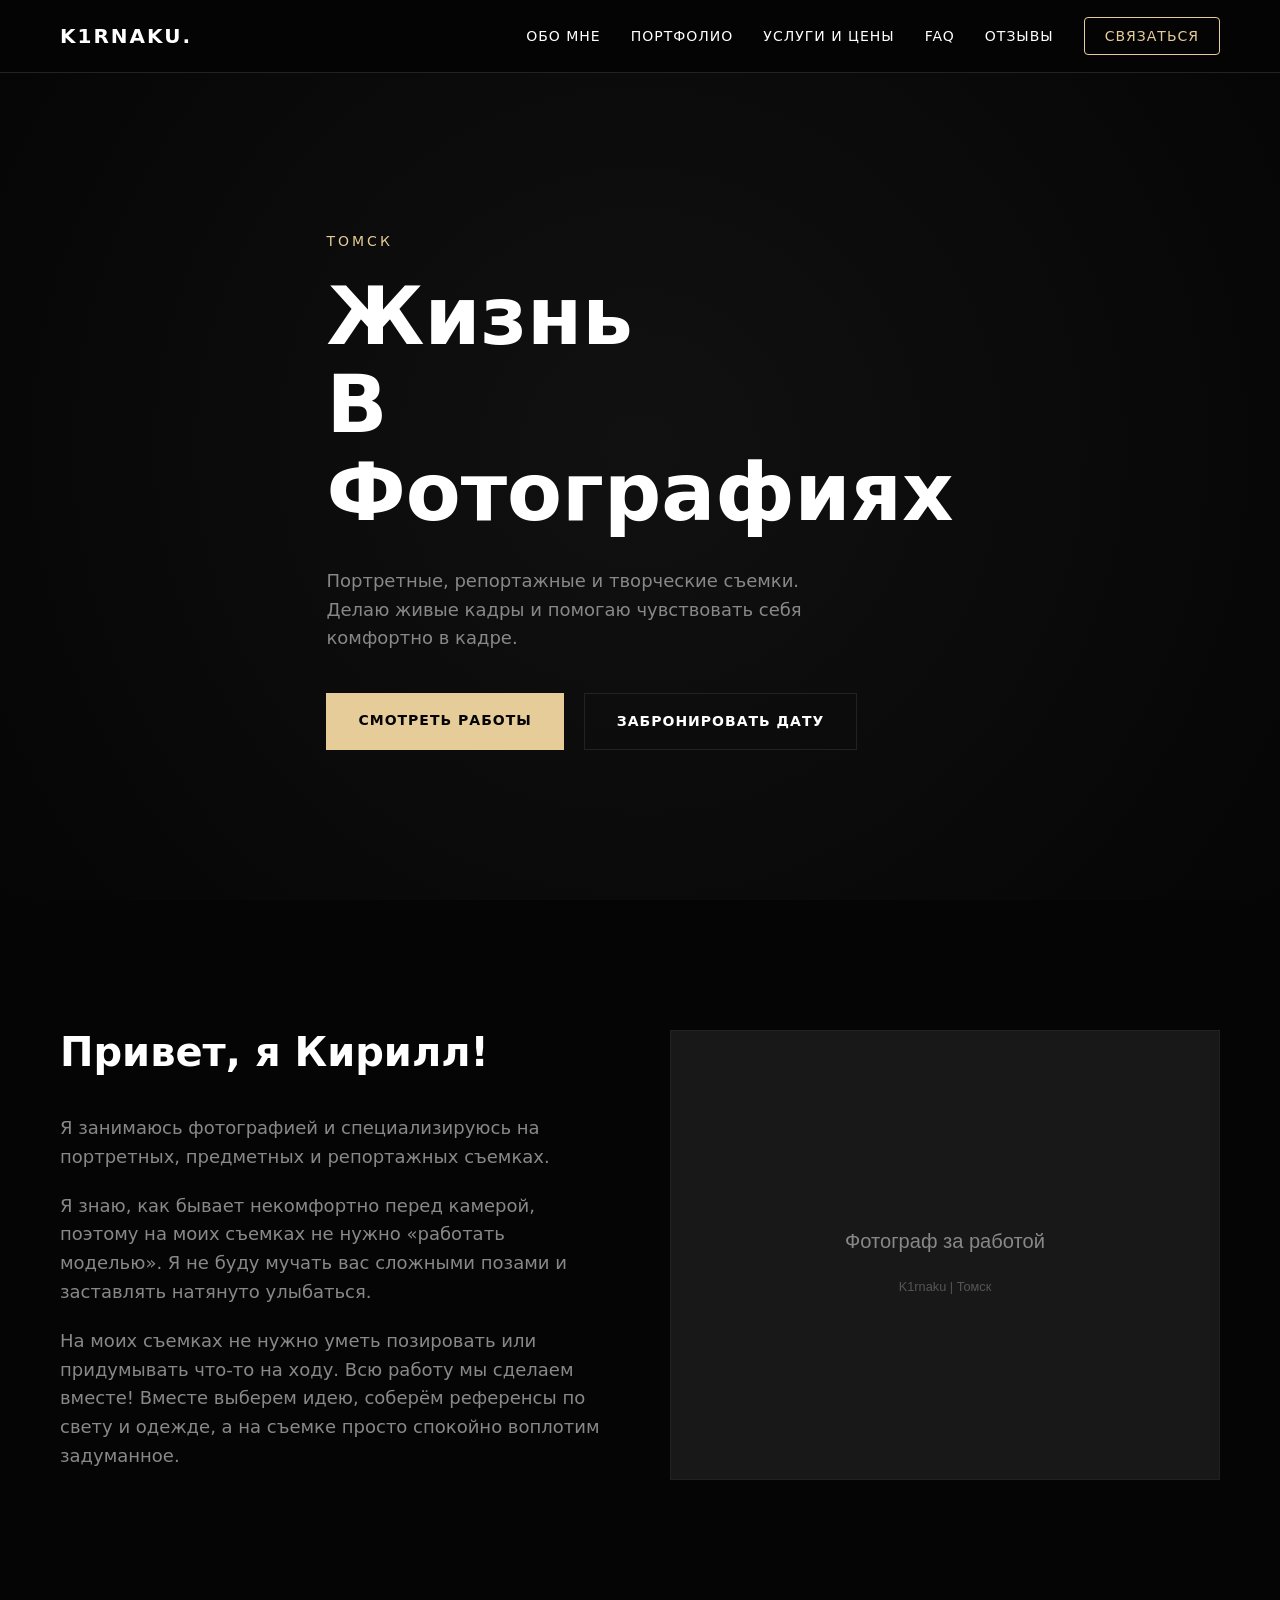
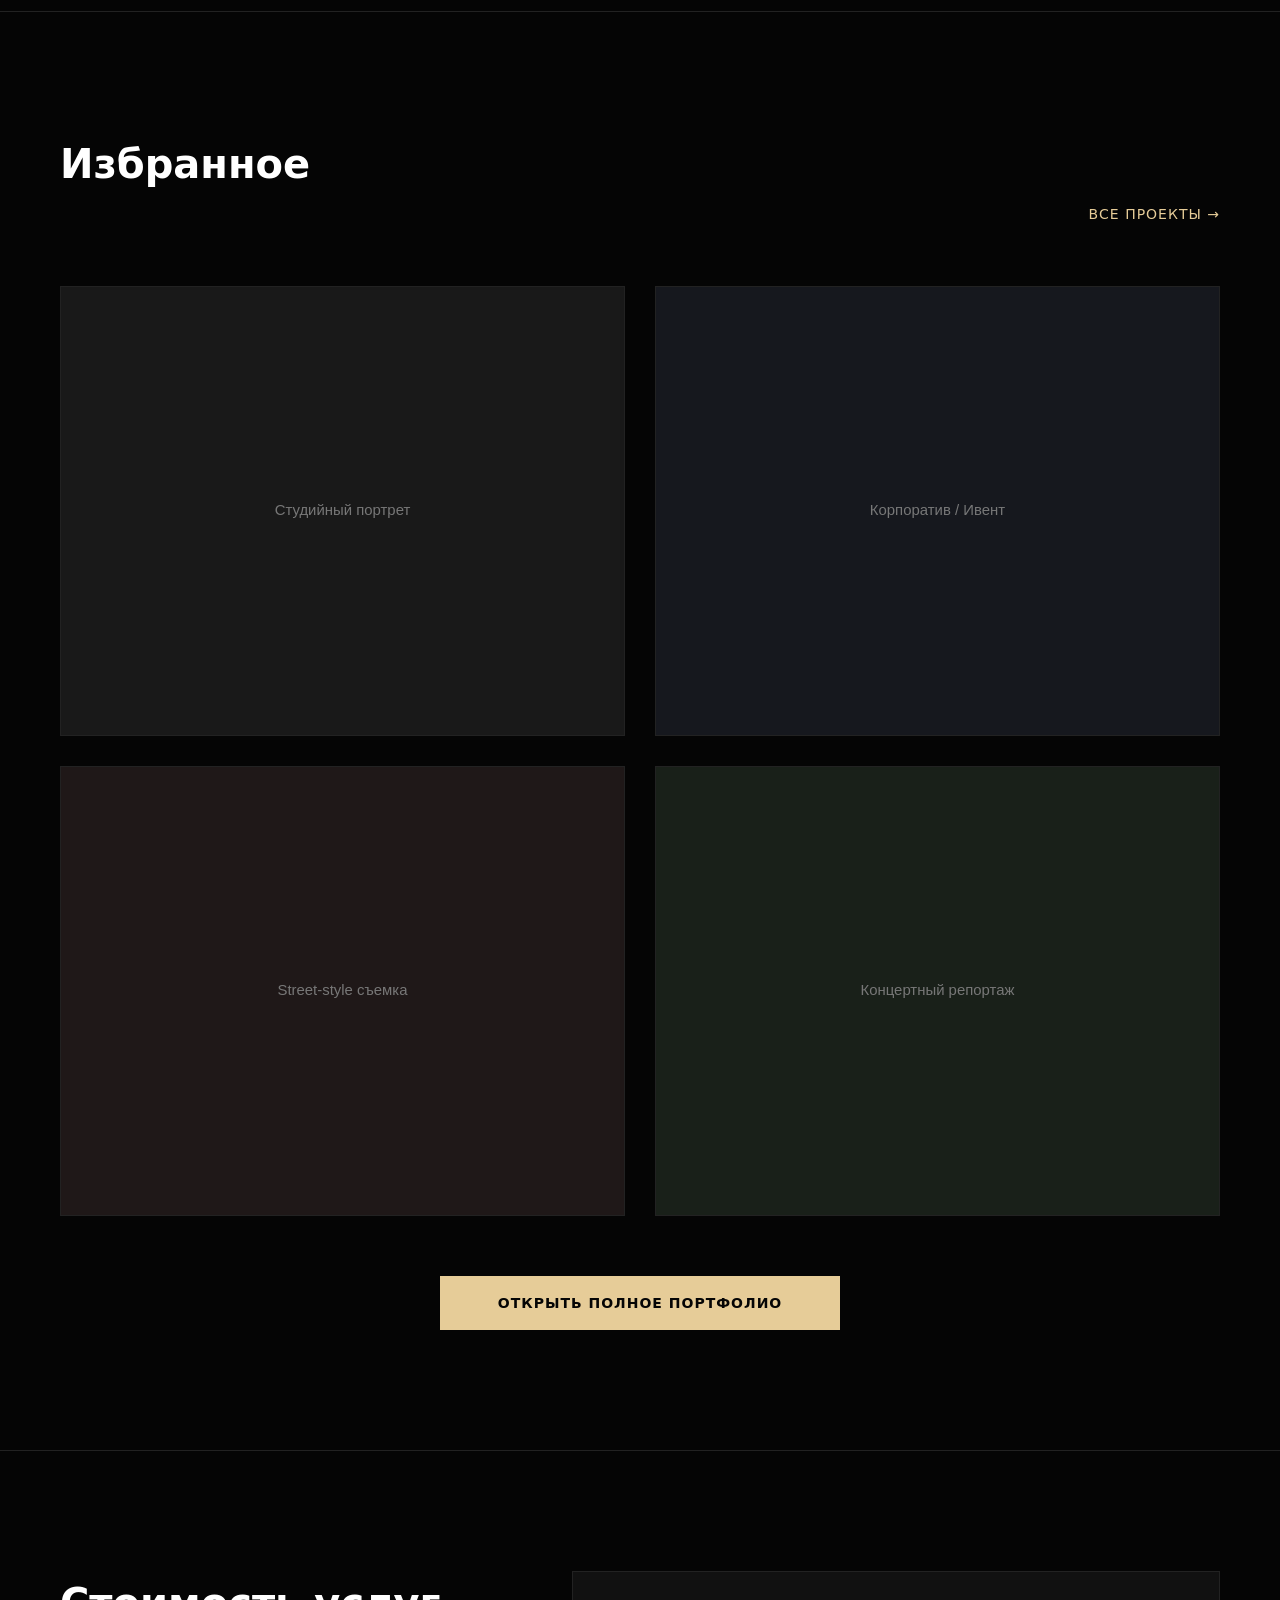
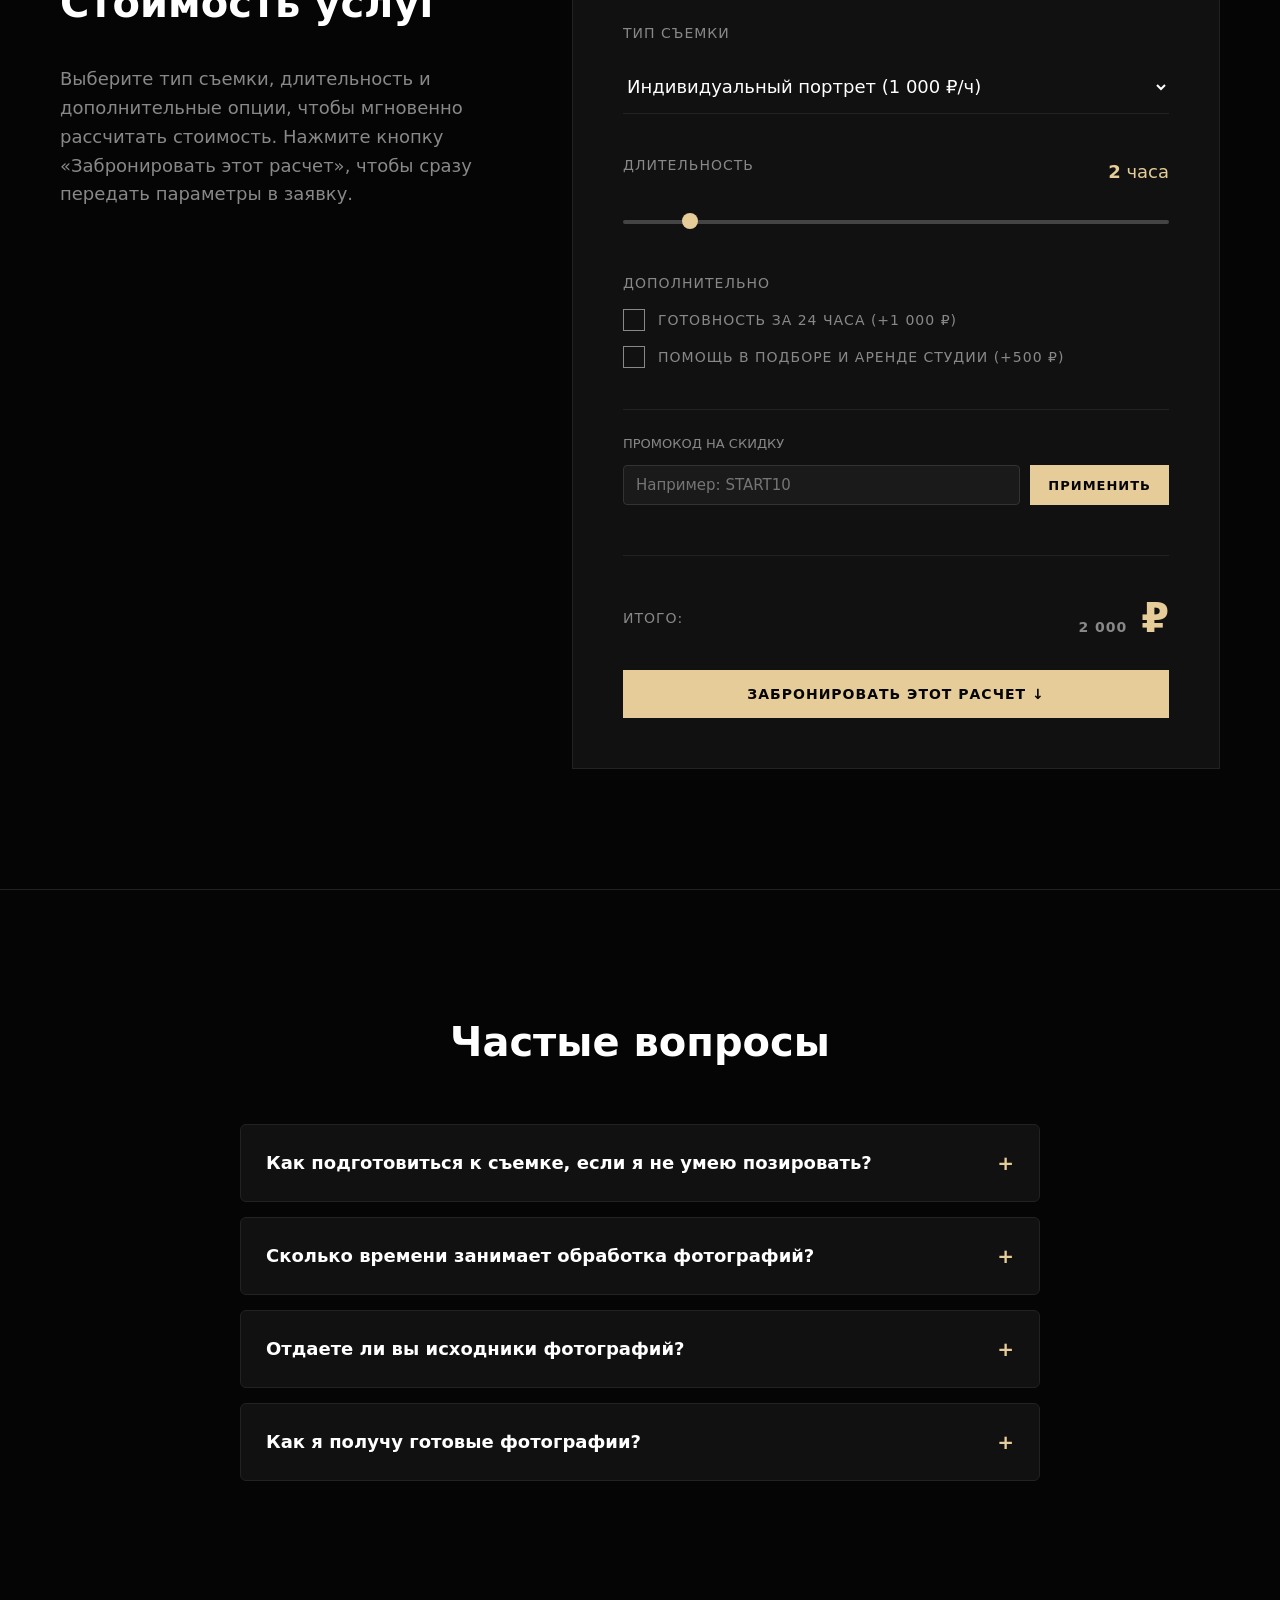
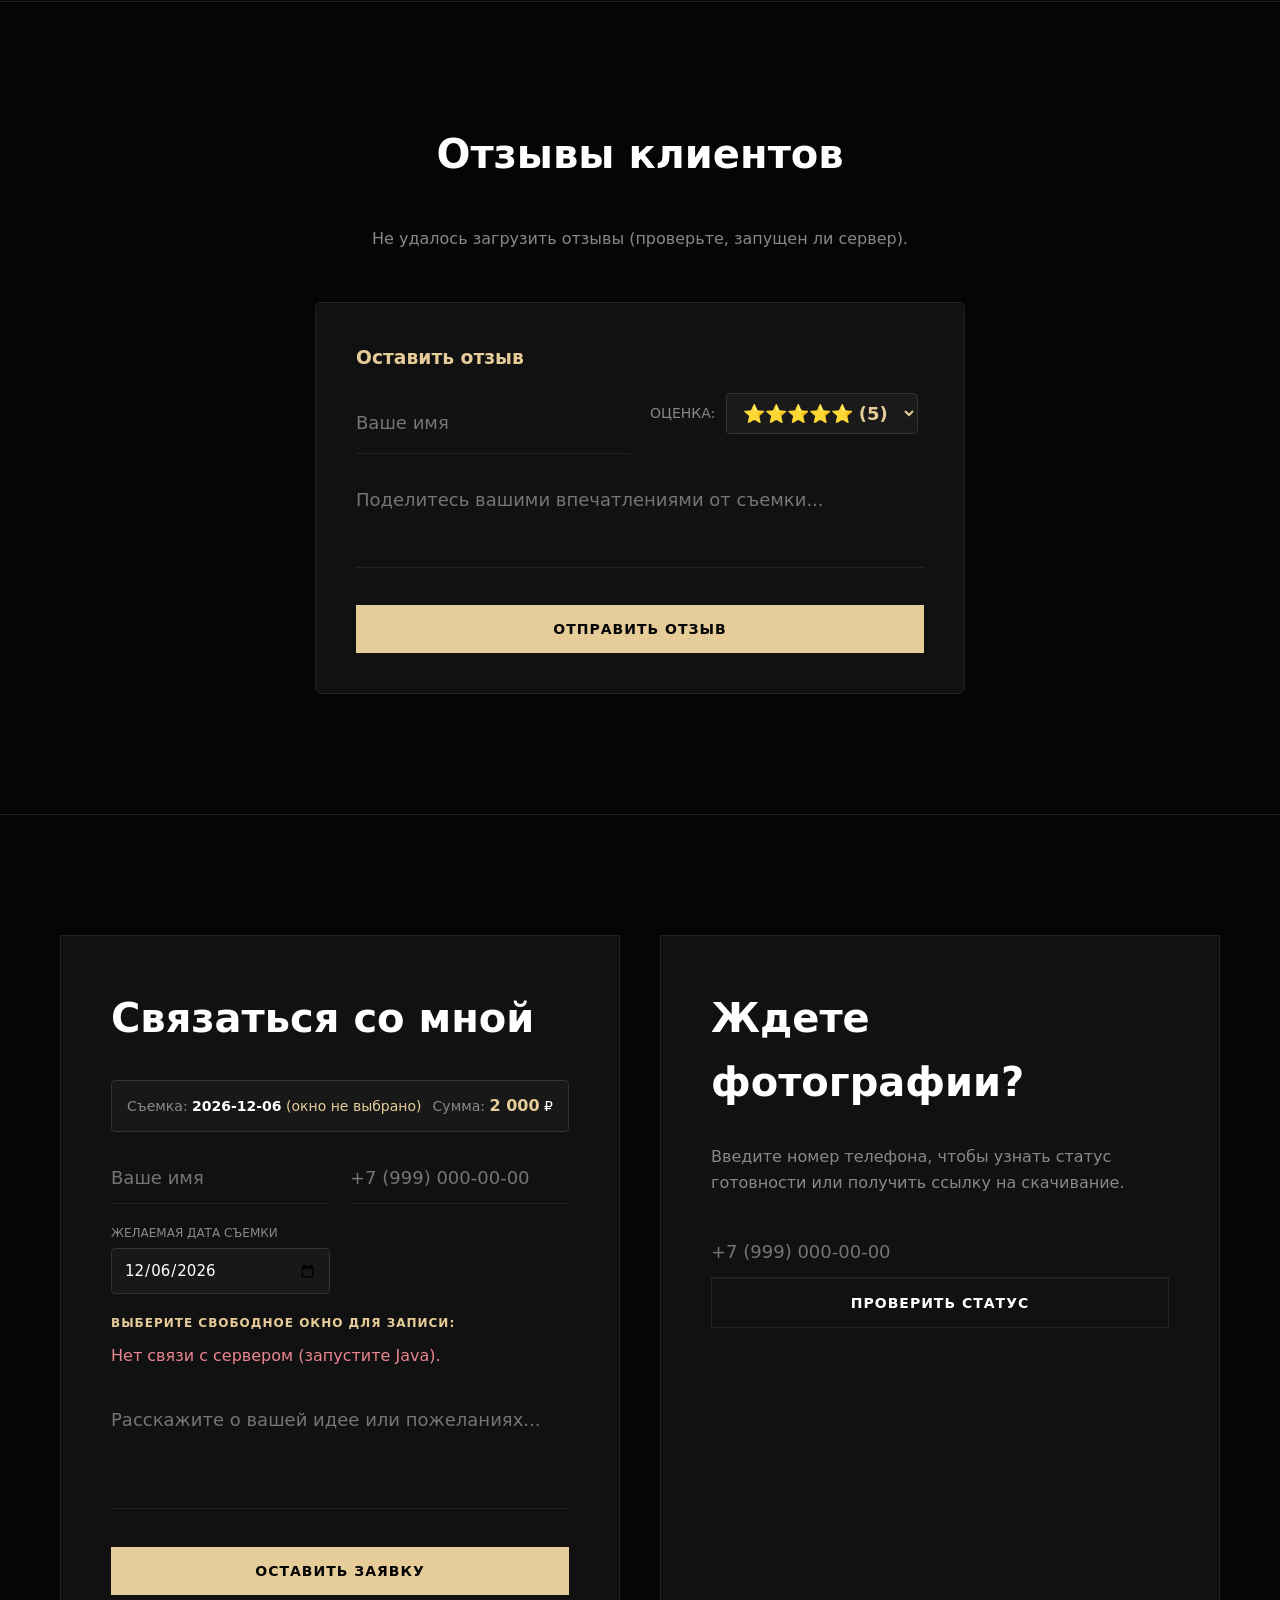
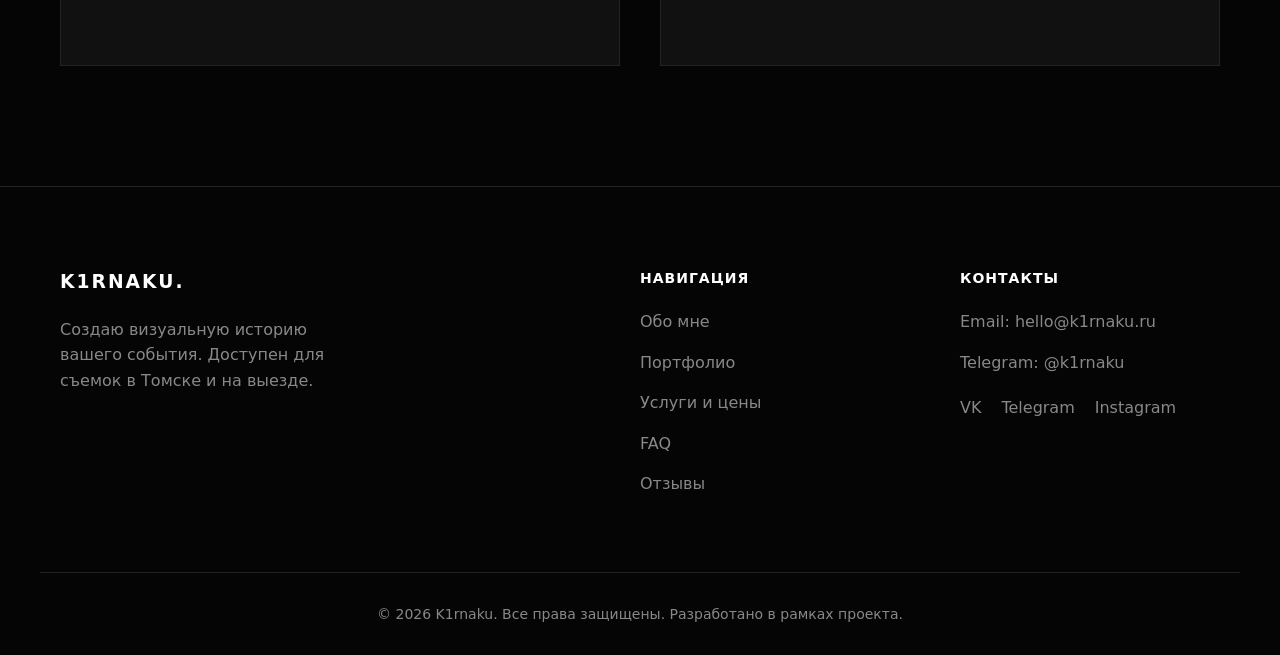
==== src/main/resources/static/index.html @ 783e02d6 "Initial commit" ====
<!DOCTYPE html>
<html lang="ru">
<head>
    <meta charset="UTF-8">
    <meta name="viewport" content="width=device-width, initial-scale=1.0">
    <title>K1rnaku - Фотограф Томск</title>
    <link rel="stylesheet" href="main.css">
</head>
<body>

<nav class="navbar">
    <div class="container nav-container">
        <a href="index.html" class="logo">K1RNAKU.</a>
        <button class="menu-toggle" id="mobileMenuBtn">МЕНЮ</button>
        <ul class="nav-links" id="navbarNav">
            <li><a href="#about">Обо мне</a></li>
            <li><a href="portfolio.html">Портфолио</a></li>
            <li><a href="#calculator">Услуги и цены</a></li>
            <li><a href="#faq">FAQ</a></li>
            <li><a href="#reviews">Отзывы</a></li>
            <li><a href="#booking" class="btn-outline">Связаться</a></li>
        </ul>
    </div>
</nav>

<header class="hero">
    <div class="container">
        <div class="hero-content">
            <p class="subtitle">Томск</p>
            <h1 class="title">Жизнь<br>В<br>Фотографиях</h1>
            <p class="description">
                Портретные, репортажные и творческие съемки.
                Делаю живые кадры и помогаю чувствовать себя комфортно в кадре.
            </p>
            <div class="hero-actions">
                <a href="portfolio.html" class="btn-primary">Смотреть работы</a>
                <a href="#booking" class="btn-secondary">Забронировать дату</a>
            </div>
        </div>
    </div>
</header>

<!-- 3. Блок "Обо мне" -->
<section id="about" class="section about-section">
    <div class="container about-grid">
        <div class="about-text">
            <h2>Привет, я Кирилл!</h2>
            <p>Я занимаюсь фотографией и специализируюсь на портретных, предметных и репортажных съемках.</p>
            <p>Я знаю, как бывает некомфортно перед камерой, поэтому на моих съемках не нужно «работать моделью». Я не буду мучать вас сложными позами и заставлять натянуто улыбаться.</p>
            <p>На моих съемках не нужно уметь позировать или придумывать что-то на ходу. Всю работу мы сделаем вместе! Вместе выберем идею, соберём референсы по свету и одежде, а на съемке просто спокойно воплотим задуманное.</p>
        </div>
        <div class="preview-item">
            <img src="data:image/svg+xml;utf8,<svg xmlns='http://www.w3.org/2000/svg' width='600' height='700'><rect width='100%' height='100%' fill='%23181818'/><text x='50%' y='48%' dominant-baseline='middle' text-anchor='middle' fill='%23888' font-family='sans-serif' font-size='22'>Фотограф за работой</text><text x='50%' y='55%' dominant-baseline='middle' text-anchor='middle' fill='%23555' font-family='sans-serif' font-size='14'>K1rnaku | Томск</text></svg>" alt="Моё фото" class="gallery-img">
            <div class="preview-overlay">Фотографирую искренние эмоции :)</div>
        </div>
    </div>
</section>

<!-- 4. Избранные работы -->
<section class="section portfolio-preview">
    <div class="container">
        <div class="section-header">
            <h2>Избранное</h2>
            <a href="portfolio.html" class="link-arrow">Все проекты →</a>
        </div>
        <div class="preview-grid">
            <div class="preview-item">
                <img src="data:image/svg+xml;utf8,<svg xmlns='http://www.w3.org/2000/svg' width='800' height='600'><rect width='100%' height='100%' fill='%23191919'/><text x='50%' y='50%' dominant-baseline='middle' text-anchor='middle' fill='%23777' font-family='sans-serif' font-size='20'>Студийный портрет</text></svg>" alt="Портрет 1" class="gallery-img">
                <div class="preview-overlay">Студийный портрет</div>
            </div>
            <div class="preview-item">
                <img src="data:image/svg+xml;utf8,<svg xmlns='http://www.w3.org/2000/svg' width='800' height='600'><rect width='100%' height='100%' fill='%23151820'/><text x='50%' y='50%' dominant-baseline='middle' text-anchor='middle' fill='%23777' font-family='sans-serif' font-size='20'>Корпоратив / Ивент</text></svg>" alt="Мероприятие 1" class="gallery-img">
                <div class="preview-overlay">Корпоратив</div>
            </div>
            <div class="preview-item">
                <img src="data:image/svg+xml;utf8,<svg xmlns='http://www.w3.org/2000/svg' width='800' height='600'><rect width='100%' height='100%' fill='%23201818'/><text x='50%' y='50%' dominant-baseline='middle' text-anchor='middle' fill='%23777' font-family='sans-serif' font-size='20'>Street-style съемка</text></svg>" alt="Портрет 2" class="gallery-img">
                <div class="preview-overlay">Street-style</div>
            </div>
            <div class="preview-item">
                <img src="data:image/svg+xml;utf8,<svg xmlns='http://www.w3.org/2000/svg' width='800' height='600'><rect width='100%' height='100%' fill='%23182018'/><text x='50%' y='50%' dominant-baseline='middle' text-anchor='middle' fill='%23777' font-family='sans-serif' font-size='20'>Концертный репортаж</text></svg>" alt="Мероприятие 2" class="gallery-img">
                <div class="preview-overlay">Концерт</div>
            </div>
        </div>
        <div class="text-center mt-big">
            <a href="portfolio.html" class="btn-primary btn-large">Открыть полное портфолио</a>
        </div>
    </div>
</section>

<!-- 5. Калькулятор стоимости с промокодом -->
<section id="calculator" class="section calc-section">
    <div class="container">
        <div class="calc-wrapper">
            <div class="calc-info">
                <h2>Стоимость услуг</h2>
                <p>Выберите тип съемки, длительность и дополнительные опции, чтобы мгновенно рассчитать стоимость. Нажмите кнопку «Забронировать этот расчет», чтобы сразу передать параметры в заявку.</p>
            </div>

            <div class="calc-form">
                <div class="input-group">
                    <label>Тип съемки</label>
                    <select id="shootType">
                        <option value="1000">Индивидуальный портрет (1 000 ₽/ч)</option>
                        <option value="2000">Репортаж мероприятия (2 000 ₽/ч)</option>
                    </select>
                </div>

                <div class="input-group">
                    <div class="range-header">
                        <label>Длительность</label>
                        <span class="range-value"><b id="hoursValue">2</b> часа</span>
                    </div>
                    <input type="range" id="hoursRange" min="1" max="10" step="1" value="2">
                </div>

                <div class="input-group checkboxes">
                    <label>Дополнительно</label>
                    <label class="check-container">
                        <input type="checkbox" class="calc-addon" value="1000" id="addonExpress">
                        <span class="checkmark"></span>
                        Готовность за 24 часа (+1 000 ₽)
                    </label>
                    <label class="check-container">
                        <input type="checkbox" class="calc-addon" value="500" id="addonStudio">
                        <span class="checkmark"></span>
                        Помощь в подборе и аренде студии (+500 ₽)
                    </label>
                </div>

                <!-- Блок промокода -->
                <div class="promo-box">
                    <label style="color:#888; font-size:13px; text-transform:uppercase;">Промокод на скидку</label>
                    <div class="promo-input-row">
                        <input type="text" id="promoInput" placeholder="Например: START10">
                        <button type="button" class="btn-primary" id="applyPromoBtn">Применить</button>
                    </div>
                    <div id="promoMsg" class="promo-msg"></div>
                </div>

                <div class="calc-total">
                    <span>Итого:</span>
                    <div class="total-sum"><span id="totalPrice">2 000</span> ₽</div>
                </div>

                <button type="button" id="bookCalcBtn" class="btn-primary calc-book-btn">Забронировать этот расчет ↓</button>
            </div>
        </div>
    </div>
</section>

<!-- FAQ Часто задаваемые вопросы -->
<section id="faq" class="section faq-section">
    <div class="container">
        <h2 class="text-center" style="margin-bottom: 50px;">Частые вопросы</h2>
        <div class="faq-grid">
            <div class="faq-item">
                <div class="faq-question">
                    <span>Как подготовиться к съемке, если я не умею позировать?</span>
                    <span class="faq-icon">+</span>
                </div>
                <div class="faq-answer">
                    Не переживайте! Более 90% моих клиентов фотографируются впервые. Перед съемкой мы подберем стиль и референсы, а в процессе я буду подсказывать каждое движение и ракурс.
                </div>
            </div>

            <div class="faq-item">
                <div class="faq-question">
                    <span>Сколько времени занимает обработка фотографий?</span>
                    <span class="faq-icon">+</span>
                </div>
                <div class="faq-answer">
                    Стандартный срок готовности — от 3 до 7 дней. Если вам нужны кадры срочно, в калькуляторе можно выбрать опцию «Готовность за 24 часа».
                </div>
            </div>

            <div class="faq-item">
                <div class="faq-question">
                    <span>Отдаете ли вы исходники фотографий?</span>
                    <span class="faq-icon">+</span>
                </div>
                <div class="faq-answer">
                    Да, по запросу я могу отправить все удачные исходные кадры в формате JPEG вместе с готовой серией фото в цветокоррекции.
                </div>
            </div>

            <div class="faq-item">
                <div class="faq-question">
                    <span>Как я получу готовые фотографии?</span>
                    <span class="faq-icon">+</span>
                </div>
                <div class="faq-answer">
                    Вы сможете проверить статус готовности прямо на этом сайте по своему номеру телефона. Когда съемка будет обработана, там сразу появится прямая ссылка на облачный диск.
                </div>
            </div>
        </div>
    </div>
</section>

<!-- Отзывы клиентов -->
<section id="reviews" class="section reviews-section">
    <div class="container">
        <h2 class="text-center" style="margin-bottom: 40px;">Отзывы клиентов</h2>
        
        <!-- Сетка отзывов (загружаются из БД) -->
        <div class="reviews-grid" id="reviewsContainer">
            <p style="text-align: center; color: #888;">Загрузка отзывов...</p>
        </div>

        <!-- Форма добавления отзыва -->
        <div class="review-form-wrapper">
            <h3 style="margin-bottom: 20px; color: #e6cc98;">Оставить отзыв</h3>
            <form id="reviewForm">
                <div class="form-row">
                    <input type="text" id="reviewAuthor" placeholder="Ваше имя" required>
                    <div class="star-select">
                        <label>Оценка:</label>
                        <select id="reviewRating">
                            <option value="5">⭐⭐⭐⭐⭐ (5)</option>
                            <option value="4">⭐⭐⭐⭐ (4)</option>
                            <option value="3">⭐⭐⭐ (3)</option>
                            <option value="2">⭐⭐ (2)</option>
                            <option value="1">⭐ (1)</option>
                        </select>
                    </div>
                </div>
                <textarea id="reviewComment" placeholder="Поделитесь вашими впечатлениями от съемки..." rows="3" required></textarea>
                <button type="submit" class="btn-primary w-100">Отправить отзыв</button>
                <div id="reviewAlert" class="status-result" style="display:none; margin-top:15px;"></div>
            </form>
        </div>
    </div>
</section>

<!-- 6. Блок связи и проверки статуса -->
<section id="booking" class="section contact-section">
    <div class="container">
        <div class="contact-grid">
            <div class="form-box">
                <h2>Связаться со мной</h2>
                <div id="selectedCalcNotice" style="display: none; background: #1f1f1f; border-left: 3px solid #e6cc98; padding: 10px 15px; margin-bottom: 20px; font-size: 14px; color: #e6cc98;"></div>
                
                <!-- Сводка: Дата, Время и Сумма -->
                <div id="bookingSummary" style="background: #181818; border: 1px solid #333; border-radius: 4px; padding: 12px 15px; margin-bottom: 20px; font-size: 14px; display: flex; justify-content: space-between; align-items: center; flex-wrap: wrap; gap: 10px;">
                    <div>
                        <span style="color: #888;">Съемка:</span> <strong id="summaryDate" style="color: #fff;">Дата не выбрана</strong> <span id="summaryTime" style="color: #e6cc98;"></span>
                    </div>
                    <div>
                        <span style="color: #888;">Сумма:</span> <strong id="summaryPrice" style="color: #e6cc98; font-size: 16px;">2 000</strong> ₽
                    </div>
                </div>

                <form id="bookingForm">
                    <div class="form-row">
                        <input type="text" id="clientName" placeholder="Ваше имя" required>
                        <input type="tel" id="clientPhone" placeholder="+7 (999) 000-00-00" required>
                    </div>
                    
                    <div class="form-row" style="margin-top: 15px;">
                        <div style="width: 100%;">
                            <label style="display:block; font-size:12px; color:#888; margin-bottom:5px;">ЖЕЛАЕМАЯ ДАТА СЪЕМКИ</label>
                            <input type="date" id="bookingDate" required style="width: 100%; color:#fff; background:#181818; padding:12px; border:1px solid #333; border-radius:4px; font-size: 15px;">
                        </div>
                    </div>

                    <!-- Интерактивный выбор свободных окон -->
                    <div style="margin-top: 20px; margin-bottom: 25px;">
                        <label style="display:block; font-size:12px; color:#e6cc98; font-weight:bold; margin-bottom:10px; letter-spacing:1px; text-transform:uppercase;">
                            ВЫБЕРИТЕ СВОБОДНОЕ ОКНО ДЛЯ ЗАПИСИ:
                        </label>
                        <div id="slotsButtonsContainer" style="display: flex; gap: 10px; flex-wrap: wrap; margin-bottom: 8px;">
                            <span style="color: #888; font-size: 14px;">Выберите дату в календаре выше...</span>
                        </div>
                        <!-- Скрытое поле для передачи времени в форму -->
                        <input type="hidden" id="bookingTime" required>
                        <div id="noSlotsMsg" style="color: #ea868f; font-size: 14px; margin-top: 6px; display: none;">
                            ✕ На эту дату нет свободных окон. Пожалуйста, выберите другой день!
                        </div>
                    </div>

                    <textarea id="bookingDetails" placeholder="Расскажите о вашей идее или пожеланиях..." rows="4"></textarea>
                    
                    <button type="submit" class="btn-primary w-100">Оставить заявку</button>
                    <div id="bookingAlert" class="status-result d-none"></div>
                </form>
            </div>

            <div class="form-box status-box">
                <h2>Ждете фотографии?</h2>
                <p>Введите номер телефона, чтобы узнать статус готовности или получить ссылку на скачивание.</p>
                <form id="statusForm">
                    <input type="tel" id="statusPhone" placeholder="+7 (999) 000-00-00" required>
                    <button type="submit" class="btn-secondary w-100">Проверить статус</button>
                </form>
                <div id="statusResult" class="status-result"></div>
            </div>
        </div>
    </div>
</section>

<!-- Подвал -->
<footer class="footer">
    <div class="container footer-grid">
        <div class="footer-col brand-col">
            <h3>K1RNAKU.</h3>
            <p>Создаю визуальную историю вашего события. Доступен для съемок в Томске и на выезде.</p>
        </div>

        <div class="footer-col links-col">
            <h4>Навигация</h4>
            <ul>
                <li><a href="#about">Обо мне</a></li>
                <li><a href="portfolio.html">Портфолио</a></li>
                <li><a href="#calculator">Услуги и цены</a></li>
                <li><a href="#faq">FAQ</a></li>
                <li><a href="#reviews">Отзывы</a></li>
            </ul>
        </div>

        <div class="footer-col contact-col">
            <h4>Контакты</h4>
            <p>Email: <a href="mailto:hello@k1rnaku.ru">hello@k1rnaku.ru</a></p>
            <p>Telegram: <a href="#">@k1rnaku</a></p>
            <div class="social-links">
                <a href="#">VK</a>
                <a href="#">Telegram</a>
                <a href="#">Instagram</a>
            </div>
        </div>
    </div>
    <div class="container footer-bottom">
        <p>© 2026 K1rnaku. Все права защищены. Разработано в рамках проекта.</p>
    </div>
</footer>

<script src="main.js?v=4"></script>
</body>
</html>
---- src/main/resources/static/main.css ----
* { margin: 0; padding: 0; box-sizing: border-box; font-family: system-ui, Arial, sans-serif; }
html { scroll-behavior: smooth; }
body { background-color: #050505; color: #ffffff; line-height: 1.6; }

.container { max-width: 1200px; margin: 0 auto; padding: 0 20px; }
.text-center { text-align: center; }
.w-100 { width: 100%; }

/* Навигация */
.navbar { position: fixed; top: 0; width: 100%; background: rgba(5, 5, 5, 0.95); border-bottom: 1px solid #222222; z-index: 1000; padding: 20px 0; backdrop-filter: blur(10px); }
.nav-container { display: flex; justify-content: space-between; align-items: center; }
.logo { font-size: 20px; font-weight: 800; color: #ffffff; text-decoration: none; letter-spacing: 2px; }
.nav-links { display: flex; list-style: none; gap: 30px; align-items: center; }
.nav-links a { color: #ffffff; text-decoration: none; font-size: 14px; text-transform: uppercase; letter-spacing: 1px; transition: color 0.3s; }
.nav-links a:hover { color: #e6cc98; }
.btn-outline { border: 1px solid #e6cc98; padding: 10px 20px; border-radius: 4px; color: #e6cc98 !important; }
.btn-outline:hover { background: #e6cc98; color: #050505 !important; }
.menu-toggle { display: none; background: none; border: none; color: #e6cc98; font-size: 14px; letter-spacing: 1px; cursor: pointer; }

/* Главный экран */
.hero { min-height: 100vh; display: flex; align-items: center; padding-top: 80px; background: radial-gradient(circle at center, #111111 0%, #050505 100%); }
.hero-content { max-width: 800px; }
.subtitle { color: #e6cc98; font-size: 14px; text-transform: uppercase; letter-spacing: 3px; margin-bottom: 20px; }
.title { font-size: clamp(40px, 8vw, 80px); line-height: 1.1; margin-bottom: 30px; color: #ffffff; }
.description { font-size: 18px; color: #888888; max-width: 500px; margin-bottom: 40px; }
.hero-actions { display: flex; gap: 20px; flex-wrap: wrap; }

/* Кнопки */
.btn-primary { background: #e6cc98; color: #050505; padding: 16px 32px; text-decoration: none; font-weight: bold; font-size: 14px; text-transform: uppercase; letter-spacing: 1px; transition: background 0.3s; display: inline-block; border: none; cursor: pointer; text-align: center; }
.btn-primary:hover { background: #cbae75; }
.btn-secondary { background: transparent; color: #ffffff; border: 1px solid #222222; padding: 16px 32px; text-decoration: none; font-weight: bold; font-size: 14px; text-transform: uppercase; letter-spacing: 1px; transition: border-color 0.3s; display: inline-block; cursor: pointer; text-align: center;}
.btn-secondary:hover { border-color: #e6cc98; }

/* Секции */
.section { padding: 120px 0; border-bottom: 1px solid #222222; }
.section h2 { font-size: 40px; margin-bottom: 30px; color: #ffffff; }

/* Обо мне */
.about-grid { display: grid; grid-template-columns: 1fr 1fr; gap: 60px; align-items: center; }
.about-text p { color: #888888; margin-bottom: 20px; font-size: 18px; }
.about-image-placeholder { background: #111111; height: 500px; display: flex; align-items: center; justify-content: center; color: #222222; border: 1px solid #222222; font-weight: bold; }

/* Портфолио превью */
.section-header { display: flex; justify-content: space-between; align-items: flex-end; margin-bottom: 60px; }
.link-arrow { color: #e6cc98; text-decoration: none; font-size: 14px; text-transform: uppercase; letter-spacing: 1px; transition: color 0.3s; }
.link-arrow:hover { color: #cbae75; }
.preview-grid { display: grid; grid-template-columns: repeat(2, 1fr); gap: 30px; }
.preview-item { position: relative; overflow: hidden; height: 450px; background: #111111; border: 1px solid #222222; }
.gallery-img { width: 100%; height: 100%; object-fit: cover; filter: grayscale(20%); transition: transform 0.7s, filter 0.7s; }
.preview-item:hover .gallery-img { transform: scale(1.05); filter: grayscale(0%); }
.preview-overlay { position: absolute; bottom: 0; left: 0; width: 100%; padding: 40px 30px 30px; background: linear-gradient(transparent, #050505); color: #ffffff; font-size: 18px; transform: translateY(20px); opacity: 0; transition: all 0.4s; }
.preview-item:hover .preview-overlay { transform: translateY(0); opacity: 1; }
.mt-big { margin-top: 60px; }
.btn-large { width: 100%; max-width: 400px; }

/* Калькулятор */
.calc-wrapper { display: grid; grid-template-columns: 1fr 1.5fr; gap: 80px; }
.calc-info p { color: #888888; font-size: 18px; }
.calc-form { background: #111111; padding: 50px; border: 1px solid #222222; }
.input-group { margin-bottom: 40px; }
.input-group label { display: block; color: #888888; font-size: 14px; text-transform: uppercase; letter-spacing: 1px; margin-bottom: 15px; }

select, input[type="text"], input[type="tel"], textarea { width: 100%; background: transparent; border: none; border-bottom: 1px solid #222222; color: #ffffff; padding: 15px 0; font-size: 18px; outline: none; transition: border-color 0.3s; }
select:focus, input[type="text"]:focus, input[type="tel"]:focus, textarea:focus { border-color: #e6cc98; }
select option { background: #111111; color: #ffffff; }

.range-header { display: flex; justify-content: space-between; align-items: center; margin-bottom: 15px; }
.range-value { color: #e6cc98; font-size: 18px; }
input[type="range"] { width: 100%; appearance: none; background: transparent; cursor: pointer; }
input[type="range"]::-webkit-slider-runnable-track { width: 100%; height: 4px; background: #444444; border-radius: 2px; }
input[type="range"]::-webkit-slider-thumb { appearance: none; width: 16px; height: 16px; background: #e6cc98; border-radius: 50%; margin-top: -7px; }

.check-container { display: block; position: relative; padding-left: 35px; margin-bottom: 20px; cursor: pointer; font-size: 16px; color: #ffffff; user-select: none; }
.check-container input { position: absolute; opacity: 0; cursor: pointer; height: 0; width: 0; }
.checkmark { position: absolute; top: 0; left: 0; height: 22px; width: 22px; border: 1px solid #888888; transition: all 0.3s; }
.check-container:hover input ~ .checkmark { border-color: #e6cc98; }
.check-container input:checked ~ .checkmark { background-color: #e6cc98; border-color: #e6cc98; }
.checkmark:after { content: ""; position: absolute; display: none; left: 7px; top: 3px; width: 5px; height: 10px; border: solid #050505; border-width: 0 2px 2px 0; transform: rotate(45deg); }
.check-container input:checked ~ .checkmark:after { display: block; }

.calc-total { margin-top: 50px; padding-top: 30px; border-top: 1px solid #222222; display: flex; justify-content: space-between; align-items: center; }
.calc-total span { color: #888888; text-transform: uppercase; letter-spacing: 1px; font-size: 14px; }
.total-sum { font-size: 40px; color: #e6cc98; font-weight: bold; }

/* Контакты */
.contact-grid { display: grid; grid-template-columns: 1fr 1fr; gap: 40px; }
.form-box { background: #111111; padding: 50px; border: 1px solid #222222; }
.status-box p { color: #888888; margin-bottom: 30px; }
.form-row { display: grid; grid-template-columns: 1fr 1fr; gap: 20px; margin-bottom: 20px; }
textarea { margin-bottom: 30px; resize: none; }
.status-result { margin-top: 20px; color: #e6cc98; }

/* Футер */
.footer { padding: 80px 0 30px; background: #050505; }
.footer-grid { display: grid; grid-template-columns: 2fr 1fr 1fr; gap: 60px; margin-bottom: 60px; }
.brand-col h3 { color: #ffffff; margin-bottom: 20px; letter-spacing: 2px; }
.brand-col p { color: #888888; max-width: 300px; }
.footer-col h4 { color: #ffffff; margin-bottom: 20px; text-transform: uppercase; letter-spacing: 1px; font-size: 14px; }
.footer-col ul { list-style: none; }
.footer-col ul li { margin-bottom: 15px; }
.footer-col a { color: #888888; text-decoration: none; transition: color 0.3s; }
.footer-col a:hover { color: #e6cc98; }
.footer-col p { color: #888888; margin-bottom: 15px; }
.social-links { display: flex; gap: 20px; margin-top: 20px; }
.footer-bottom { text-align: center; padding-top: 30px; border-top: 1px solid #222222; color: #888888; font-size: 14px; }

@media (max-width: 768px) {
    .nav-links { display: none; }
    .menu-toggle { display: block; }
    .about-grid, .calc-wrapper, .contact-grid, .footer-grid, .preview-grid { grid-template-columns: 1fr; }
    .form-row { grid-template-columns: 1fr; }
    .title { font-size: 40px; }
}
/* Класс для скрытия элементов */
.hidden-block {
    display: none !important;
}

/* Стили для контейнера ползунка */
.slider-container {
    margin-top: 15px;
    margin-bottom: 15px;
    padding-left: 35px; /* Сдвигаем чуть правее, чтобы было видно, что это относится к галочке */
}

/* Текст над ползунком */
.slider-text {
    font-size: 0.85rem;
    color: #888;
    margin-bottom: 10px;
    text-transform: uppercase;
}

/* Золотая цифра количества людей */
.highlight-value {
    color: #cca471; /* Подставь сюда тот цвет, которым у тебя написана цена ИТОГО */
    font-weight: bold;
    font-size: 1rem;
}

/* Сам ползунок растягиваем */
.range-slider {
    width: 100%;
    cursor: pointer;
}


/* Стили для промокода */
.promo-box { margin-top: 25px; padding-top: 20px; border-top: 1px solid #222; }
.promo-input-row { display: flex; gap: 10px; margin-top: 10px; }
.promo-input-row input { flex: 1; padding: 10px 12px; background: #1a1a1a; border: 1px solid #333; color: #fff; font-size: 15px; border-radius: 4px; }
.promo-input-row button { padding: 10px 18px; font-size: 13px; }
.promo-msg { font-size: 13px; margin-top: 8px; }
.promo-success { color: #75b798; }
.promo-error { color: #ea868f; }

/* Кнопка бронирования в калькуляторе */
.calc-book-btn { margin-top: 20px; width: 100%; text-align: center; }

/* FAQ Аккордеон */
.faq-grid { display: flex; flex-direction: column; gap: 15px; max-width: 800px; margin: 0 auto; }
.faq-item { background: #111111; border: 1px solid #222222; border-radius: 6px; overflow: hidden; transition: border-color 0.3s; }
.faq-item:hover { border-color: #333; }
.faq-question { padding: 22px 25px; cursor: pointer; display: flex; justify-content: space-between; align-items: center; font-size: 18px; font-weight: 600; color: #fff; user-select: none; }
.faq-question:hover { color: #e6cc98; }
.faq-icon { font-size: 20px; color: #e6cc98; transition: transform 0.3s; }
.faq-item.active .faq-icon { transform: rotate(45deg); }
.faq-answer { display: none; padding: 0 25px 22px; color: #aaa; font-size: 15px; line-height: 1.6; border-top: 1px solid #1a1a1a; padding-top: 15px; }
.faq-item.active .faq-answer { display: block; }

/* Отзывы */
.reviews-grid { display: grid; grid-template-columns: repeat(auto-fit, minmax(300px, 1fr)); gap: 25px; margin-bottom: 50px; }
.review-card { background: #111111; border: 1px solid #222222; padding: 30px; border-radius: 6px; position: relative; }
.review-header { display: flex; justify-content: space-between; align-items: center; margin-bottom: 15px; }
.review-author { font-weight: bold; font-size: 16px; color: #fff; }
.review-stars { color: #e6cc98; letter-spacing: 2px; font-size: 14px; }
.review-date { font-size: 12px; color: #666; margin-top: 15px; }
.review-text { color: #aaa; font-size: 15px; line-height: 1.6; }

.review-form-wrapper { max-width: 650px; margin: 0 auto; background: #111111; padding: 40px; border: 1px solid #222222; border-radius: 6px; }
.star-select { display: flex; gap: 10px; margin-bottom: 20px; align-items: center; }
.star-select label { color: #888; font-size: 14px; text-transform: uppercase; }
.star-select select { width: auto; padding: 8px 12px; background: #1a1a1a; border: 1px solid #333; color: #e6cc98; font-weight: bold; border-radius: 4px; }


/* Кнопки свободных окон */
.slot-select-btn {
    background: #1c1c1c;
    border: 1px solid #444;
    color: #eee;
    padding: 10px 20px;
    border-radius: 4px;
    font-size: 15px;
    font-weight: bold;
    cursor: pointer;
    transition: all 0.2s;
}
.slot-select-btn:hover {
    border-color: #e6cc98;
    color: #e6cc98;
    background: #282828;
}
.slot-select-btn.active {
    background: #e6cc98 !important;
    color: #111 !important;
    border-color: #e6cc98 !important;
    box-shadow: 0 0 10px rgba(230, 204, 152, 0.4);
}
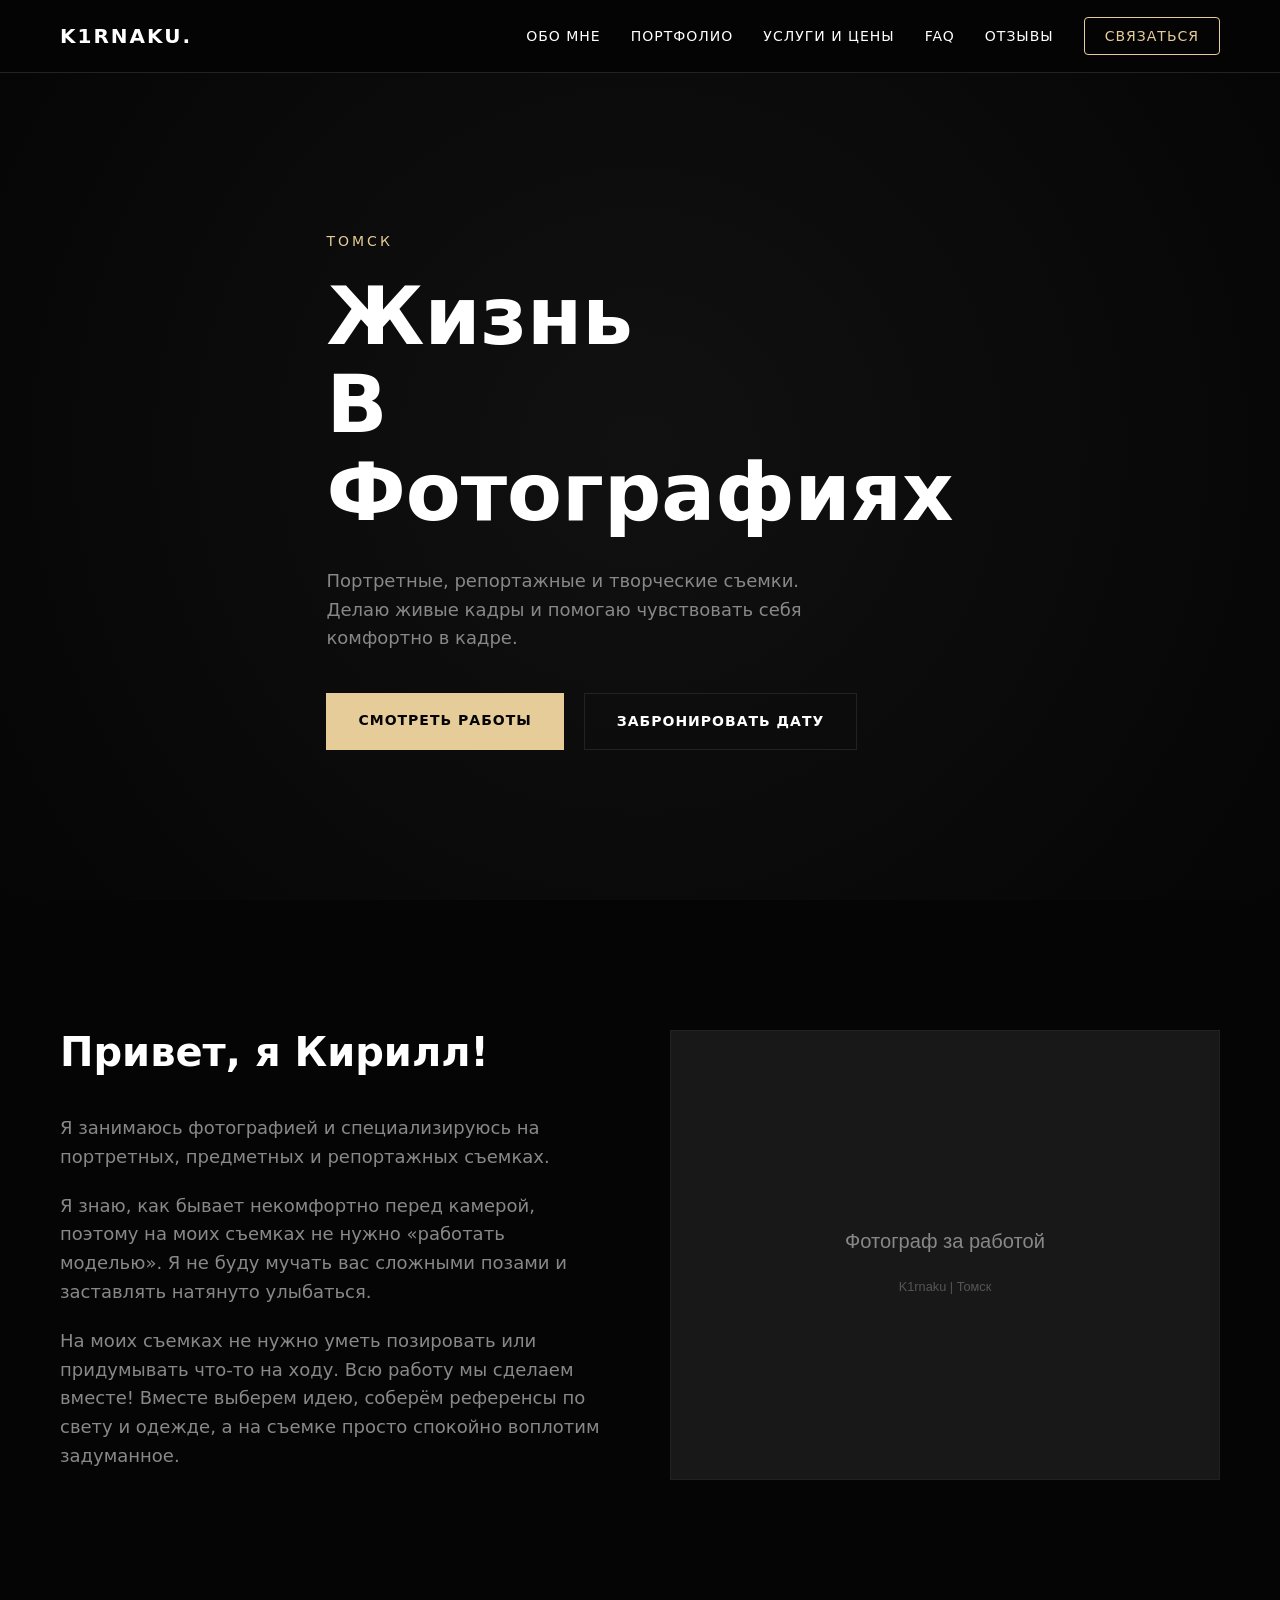
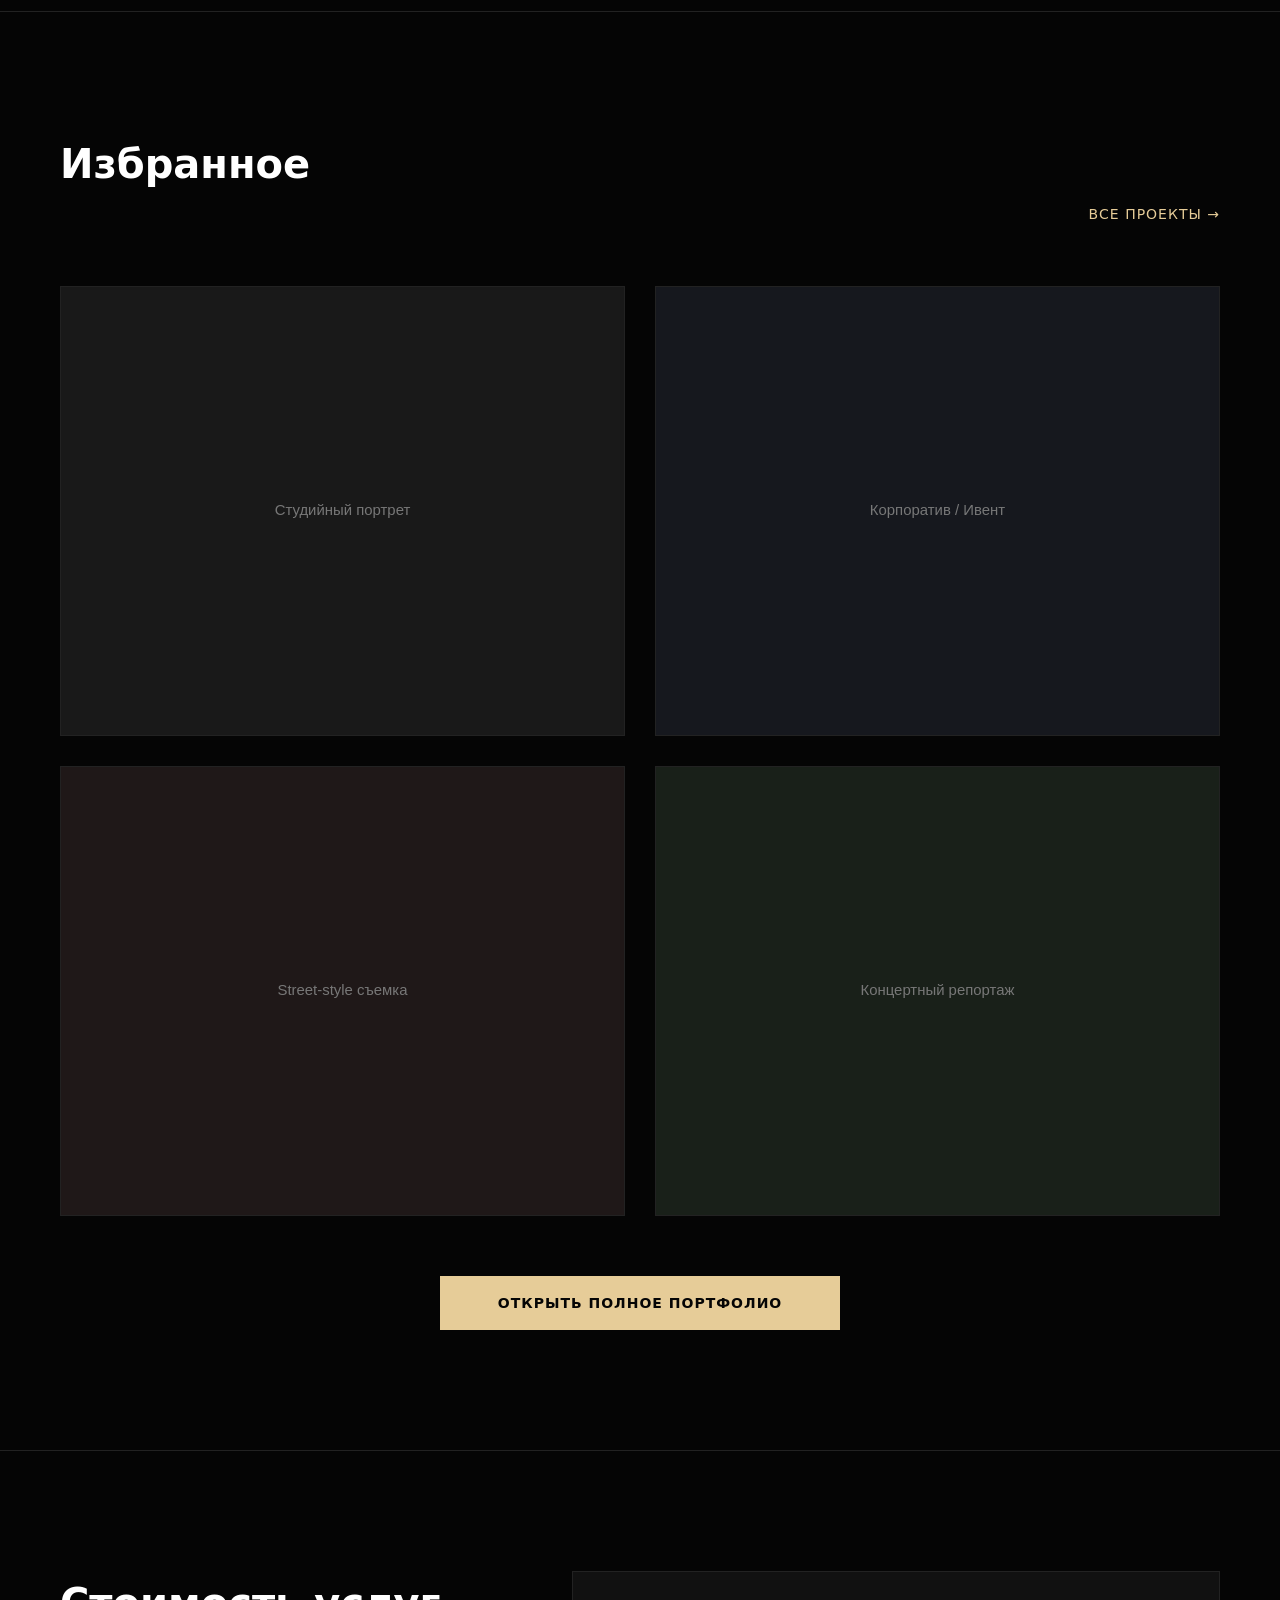
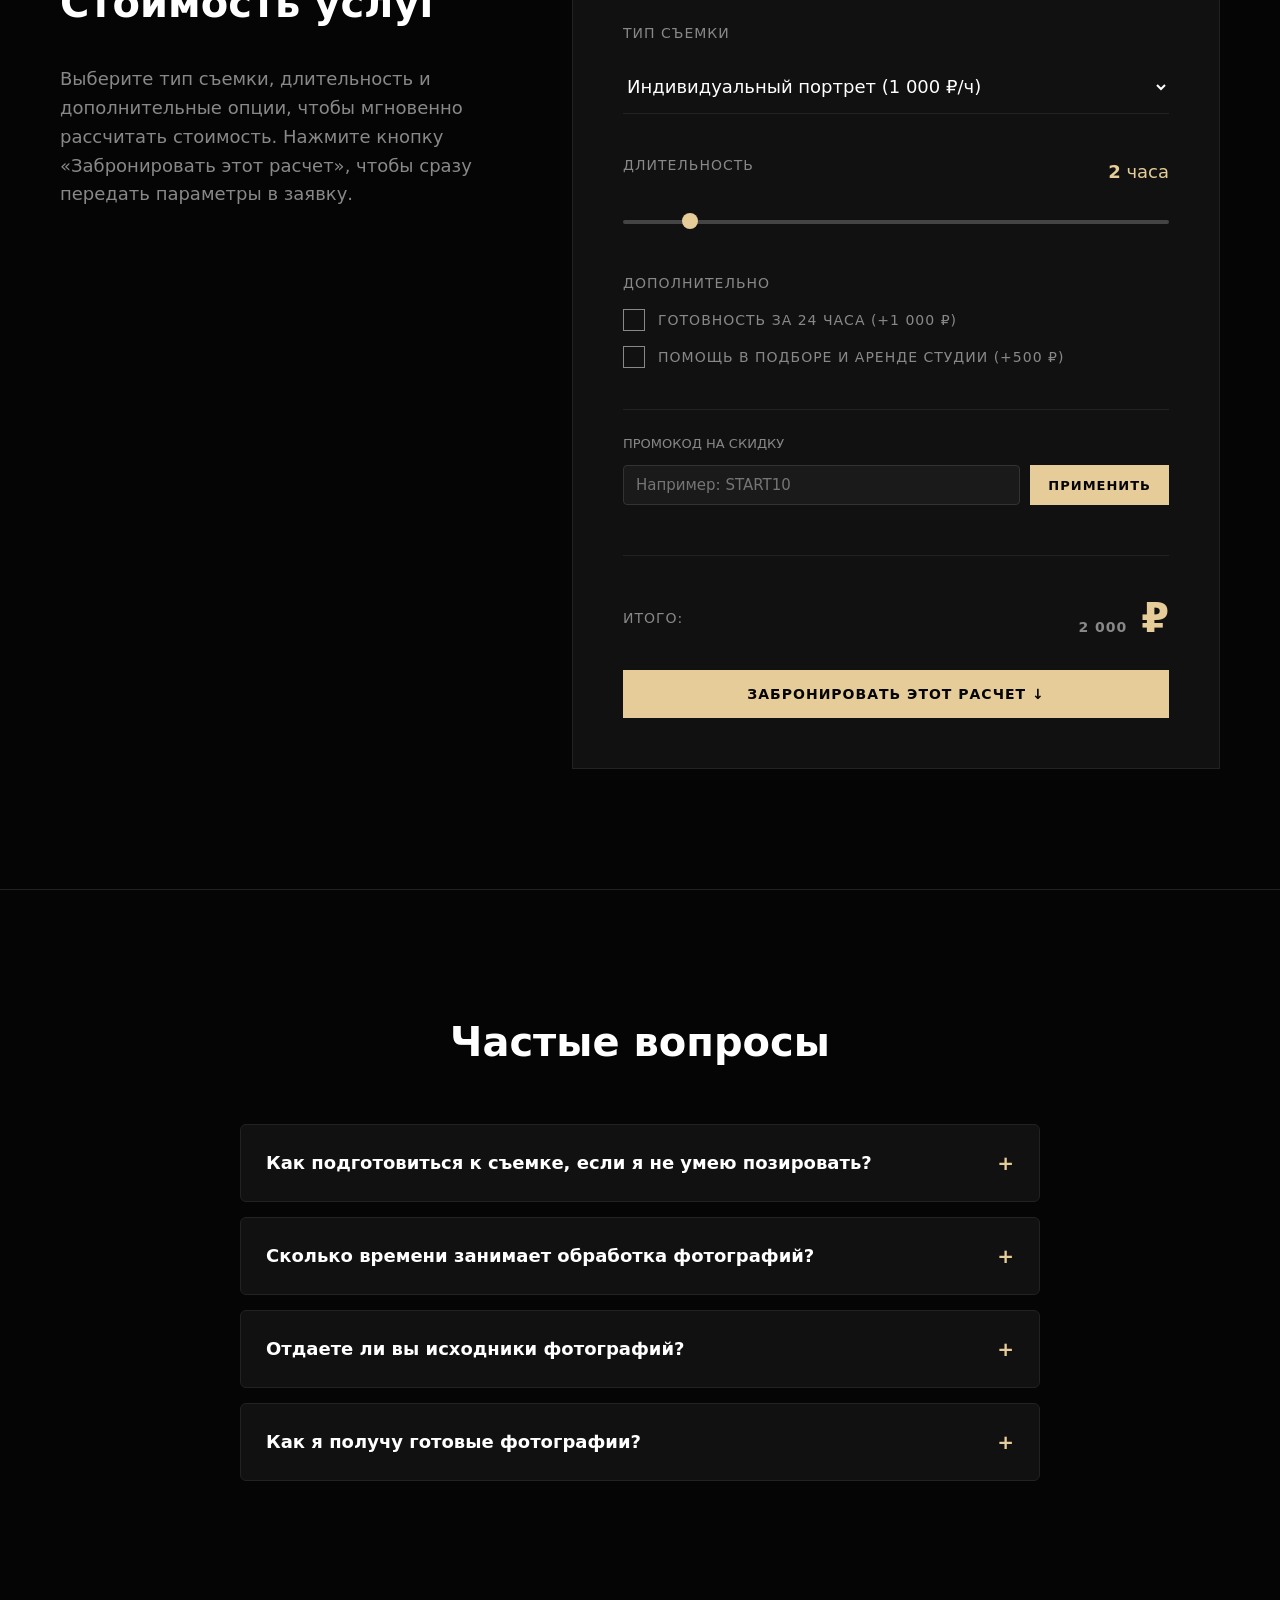
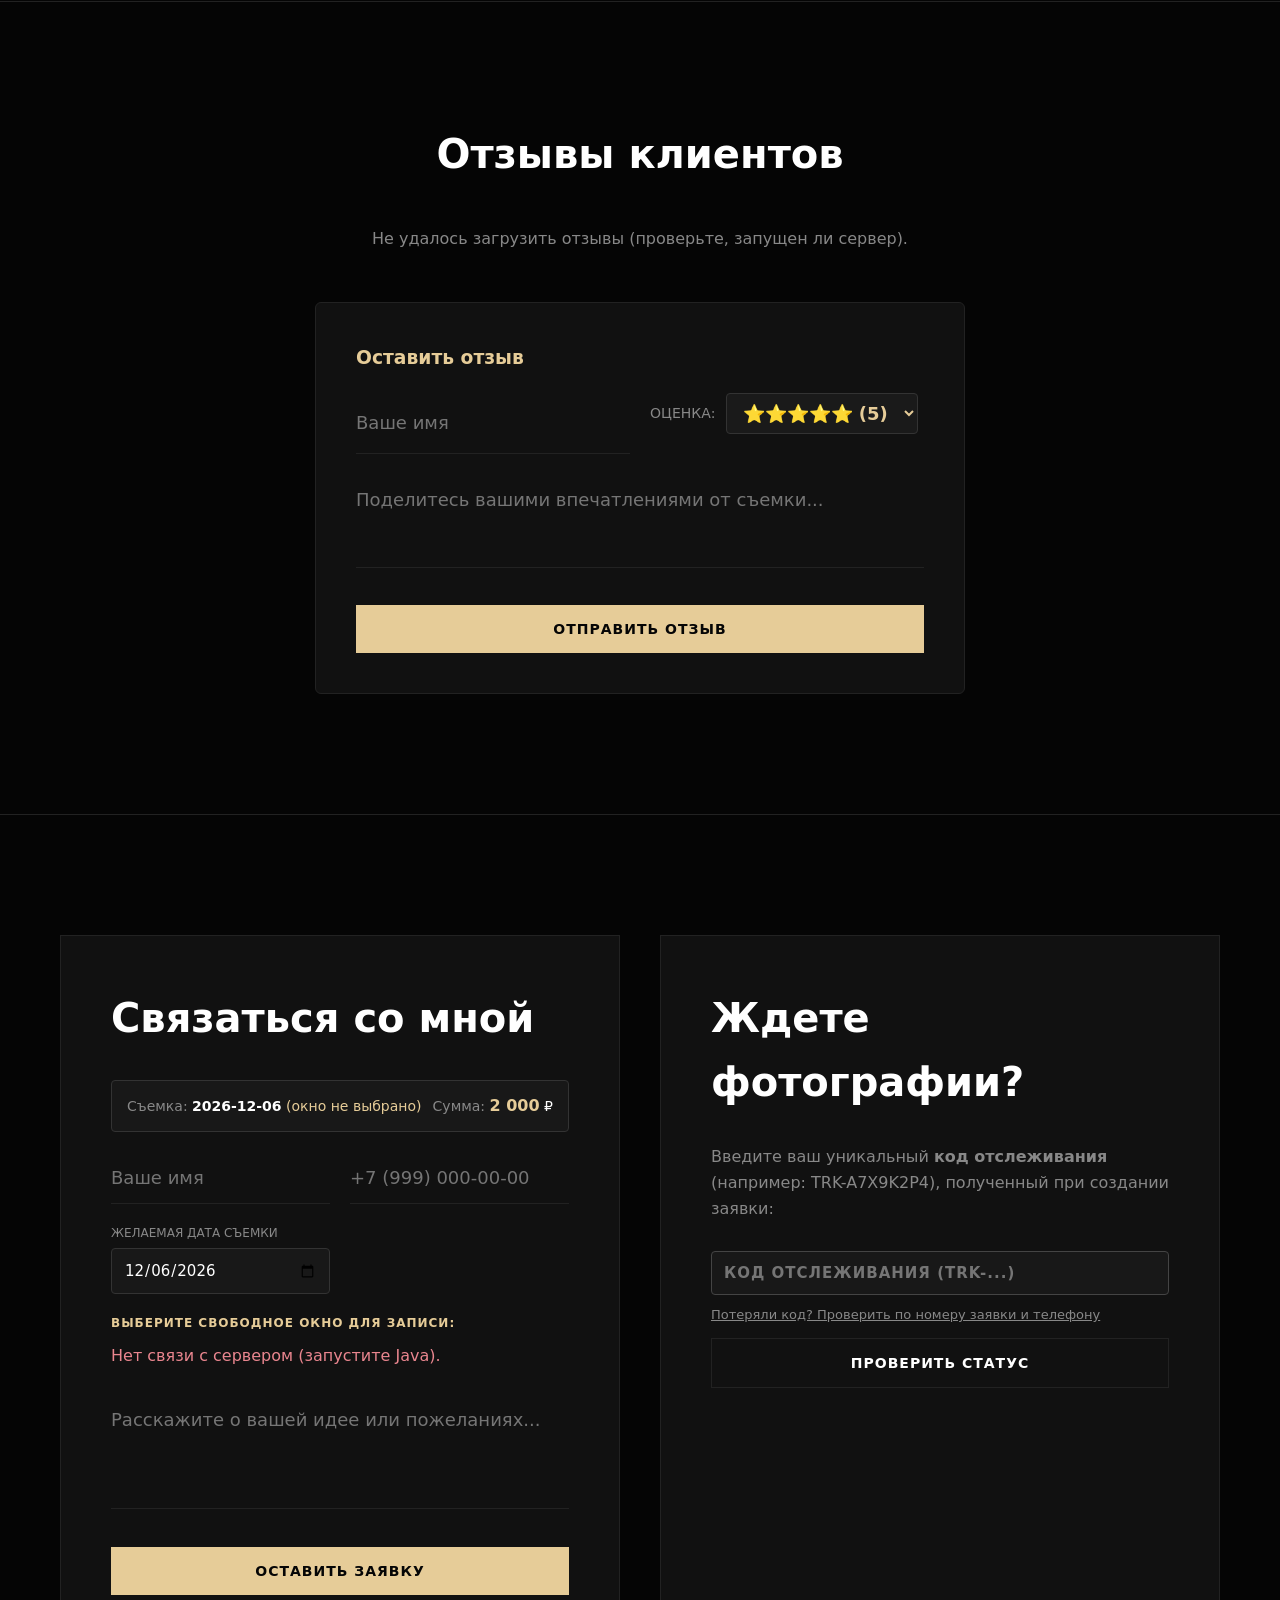
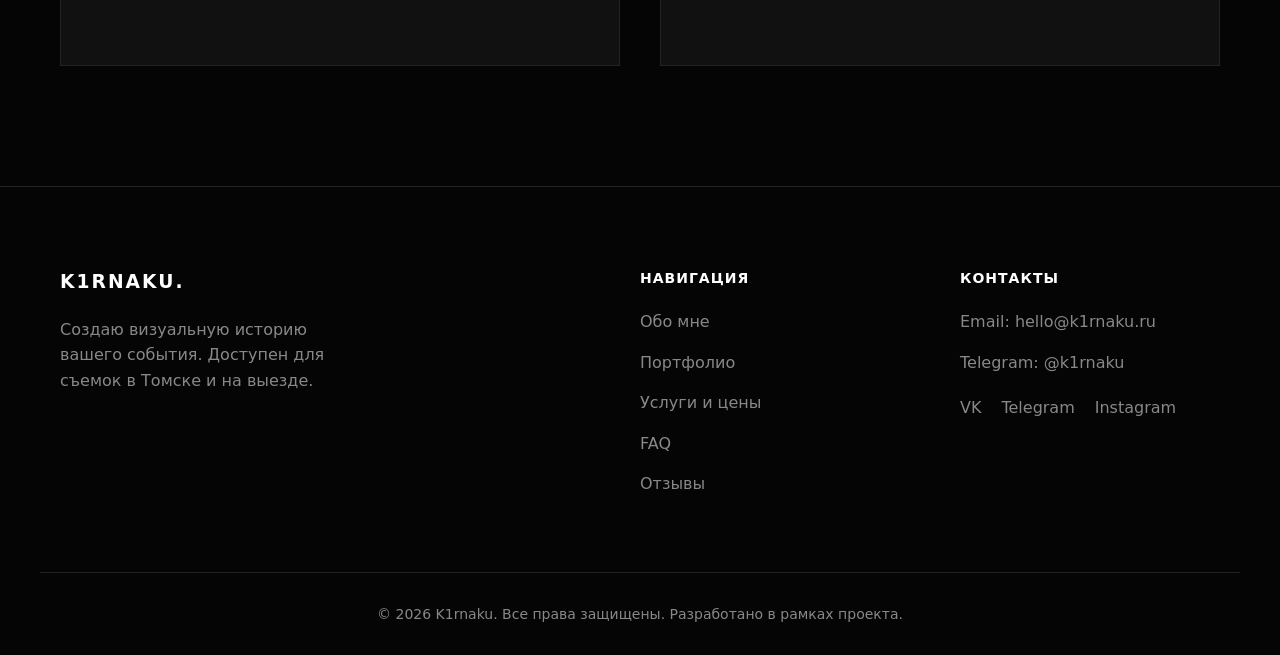
==== commit 13c0fc6a: "upd" ====
--- a/src/main/resources/static/index.html
+++ b/src/main/resources/static/index.html
@@ -286,9 +286,19 @@
 
             <div class="form-box status-box">
                 <h2>Ждете фотографии?</h2>
-                <p>Введите номер телефона, чтобы узнать статус готовности или получить ссылку на скачивание.</p>
+                <p>Введите ваш уникальный <strong>код отслеживания</strong> (например: TRK-A7X9K2P4), полученный при создании заявки:</p>
                 <form id="statusForm">
-                    <input type="tel" id="statusPhone" placeholder="+7 (999) 000-00-00" required>
+                    <input type="text" id="statusToken" placeholder="Код отслеживания (TRK-...)" style="margin-bottom: 10px; width: 100%; background: #181818; border: 1px solid #444; color: #e6cc98; padding: 12px; border-radius: 4px; font-size: 15px; font-weight: bold; letter-spacing: 1px; text-transform: uppercase;">
+                    
+                    <div id="altStatusToggle" style="margin-bottom: 12px; font-size: 13px; color: #888; cursor: pointer; text-decoration: underline;">
+                        Потеряли код? Проверить по номеру заявки и телефону
+                    </div>
+
+                    <div id="altStatusFields" style="display: none; margin-bottom: 12px;">
+                        <input type="number" id="statusOrderId" placeholder="Номер заявки (например, 1)" style="margin-bottom: 10px; width: 100%; background: #181818; border: 1px solid #333; color: #fff; padding: 12px; border-radius: 4px; font-size: 15px;">
+                        <input type="tel" id="statusPhone" placeholder="+7 (999) 000-00-00">
+                    </div>
+
                     <button type="submit" class="btn-secondary w-100">Проверить статус</button>
                 </form>
                 <div id="statusResult" class="status-result"></div>
@@ -332,6 +342,7 @@
     </div>
 </footer>
 
-<script src="main.js?v=4"></script>
+<script src="common.js"></script>
+<script src="main.js?v=5"></script>
 </body>
 </html>
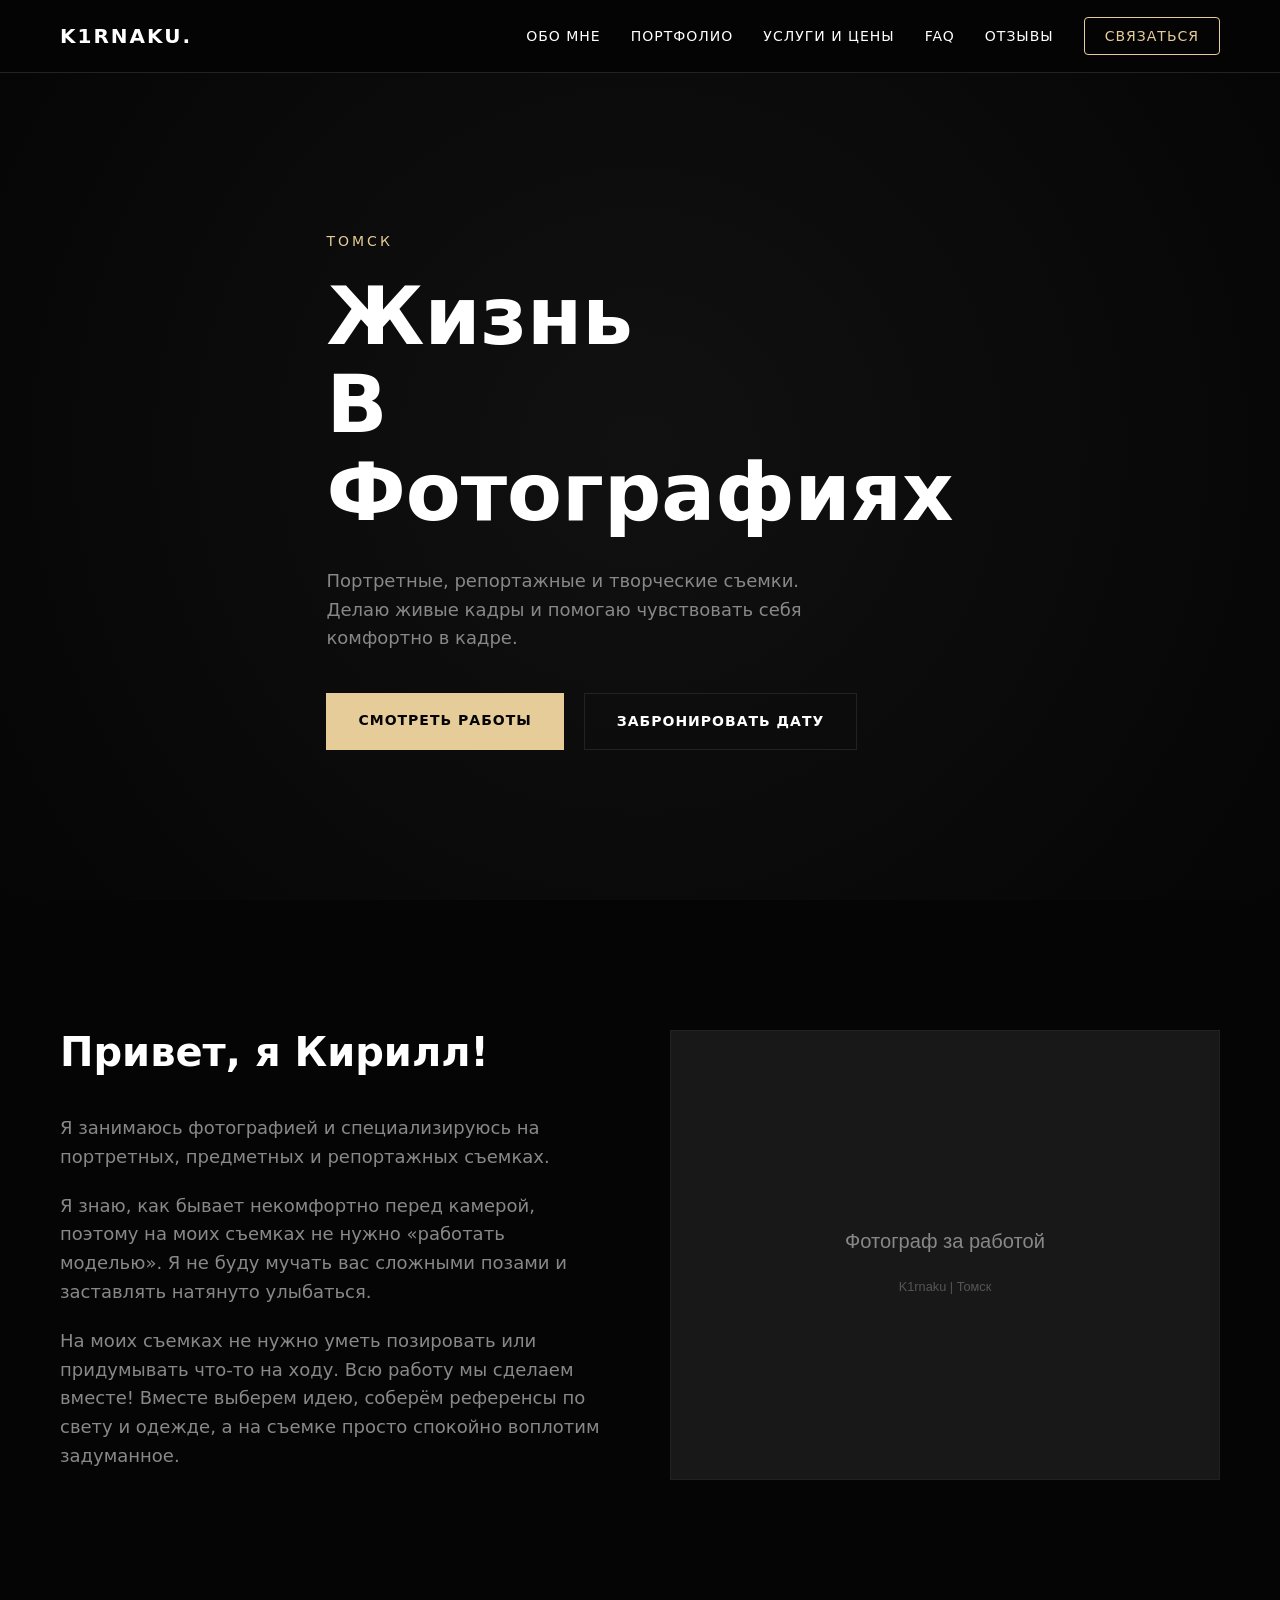
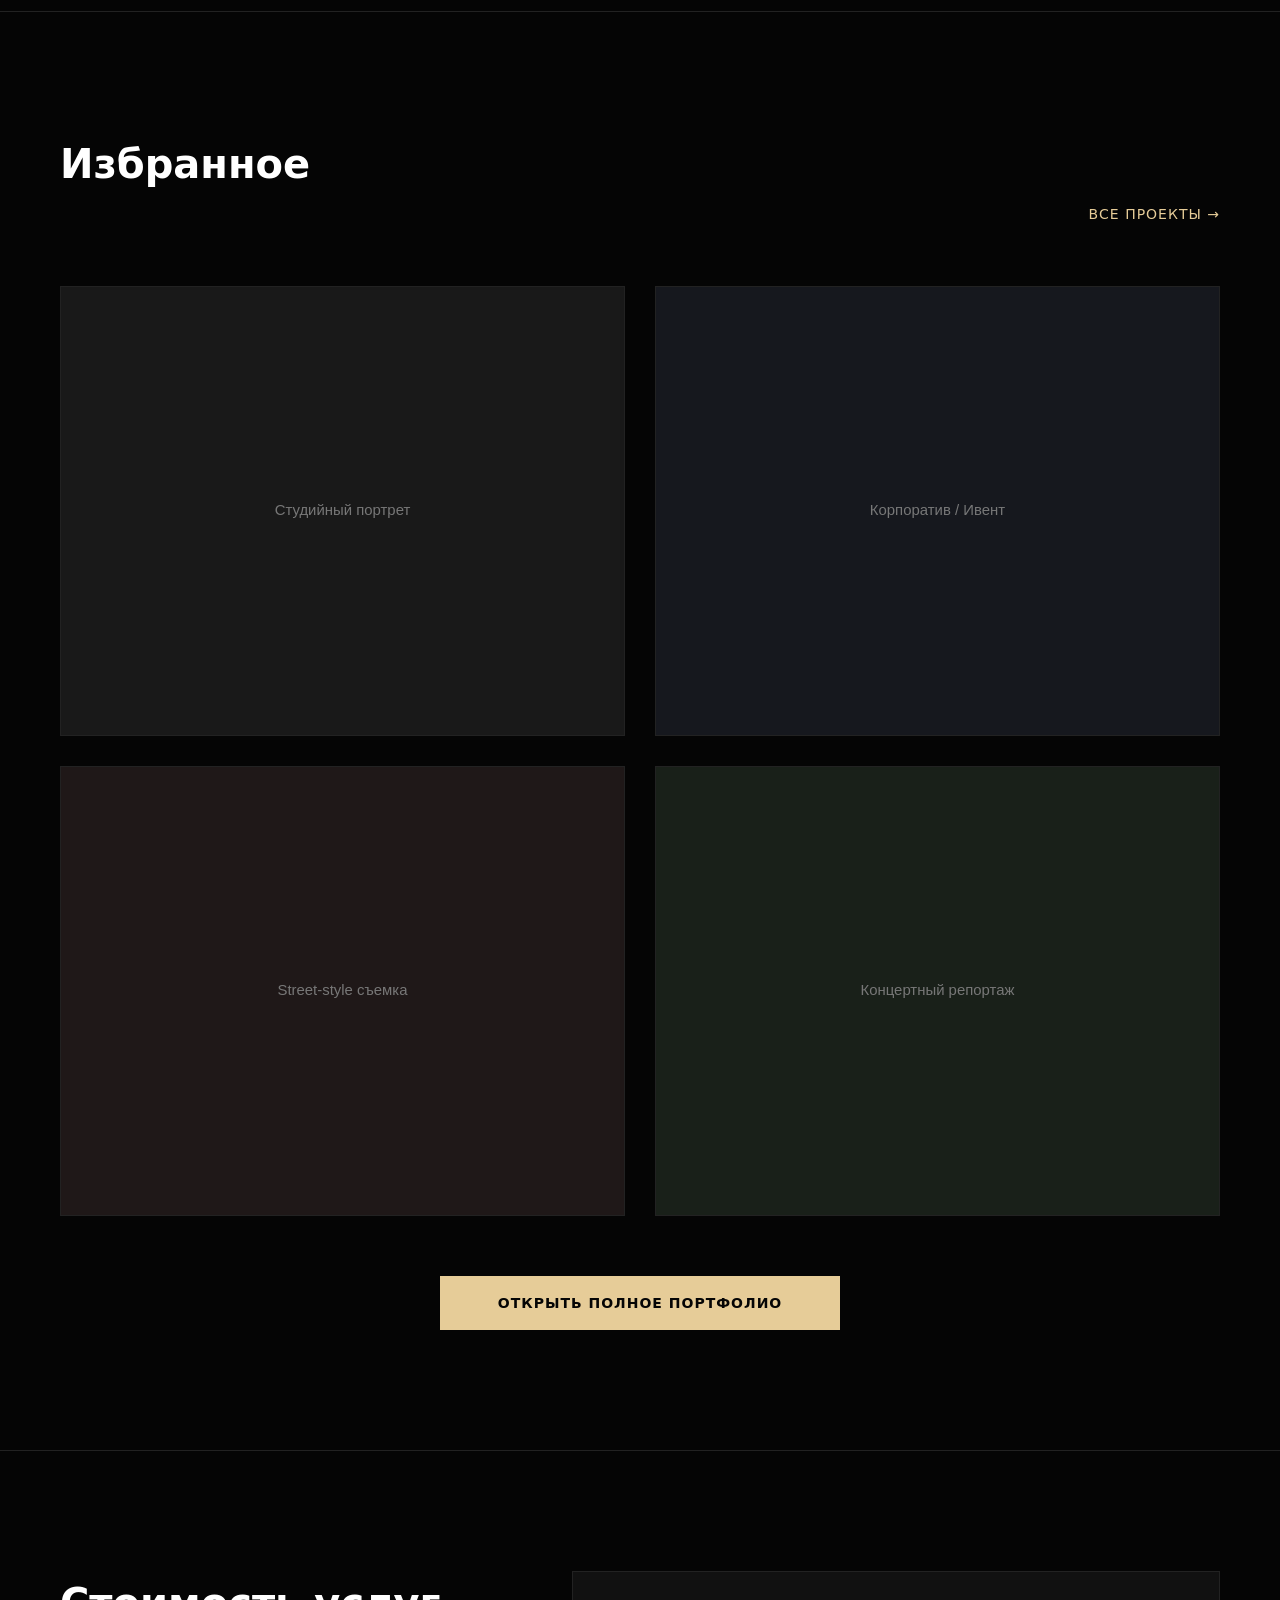
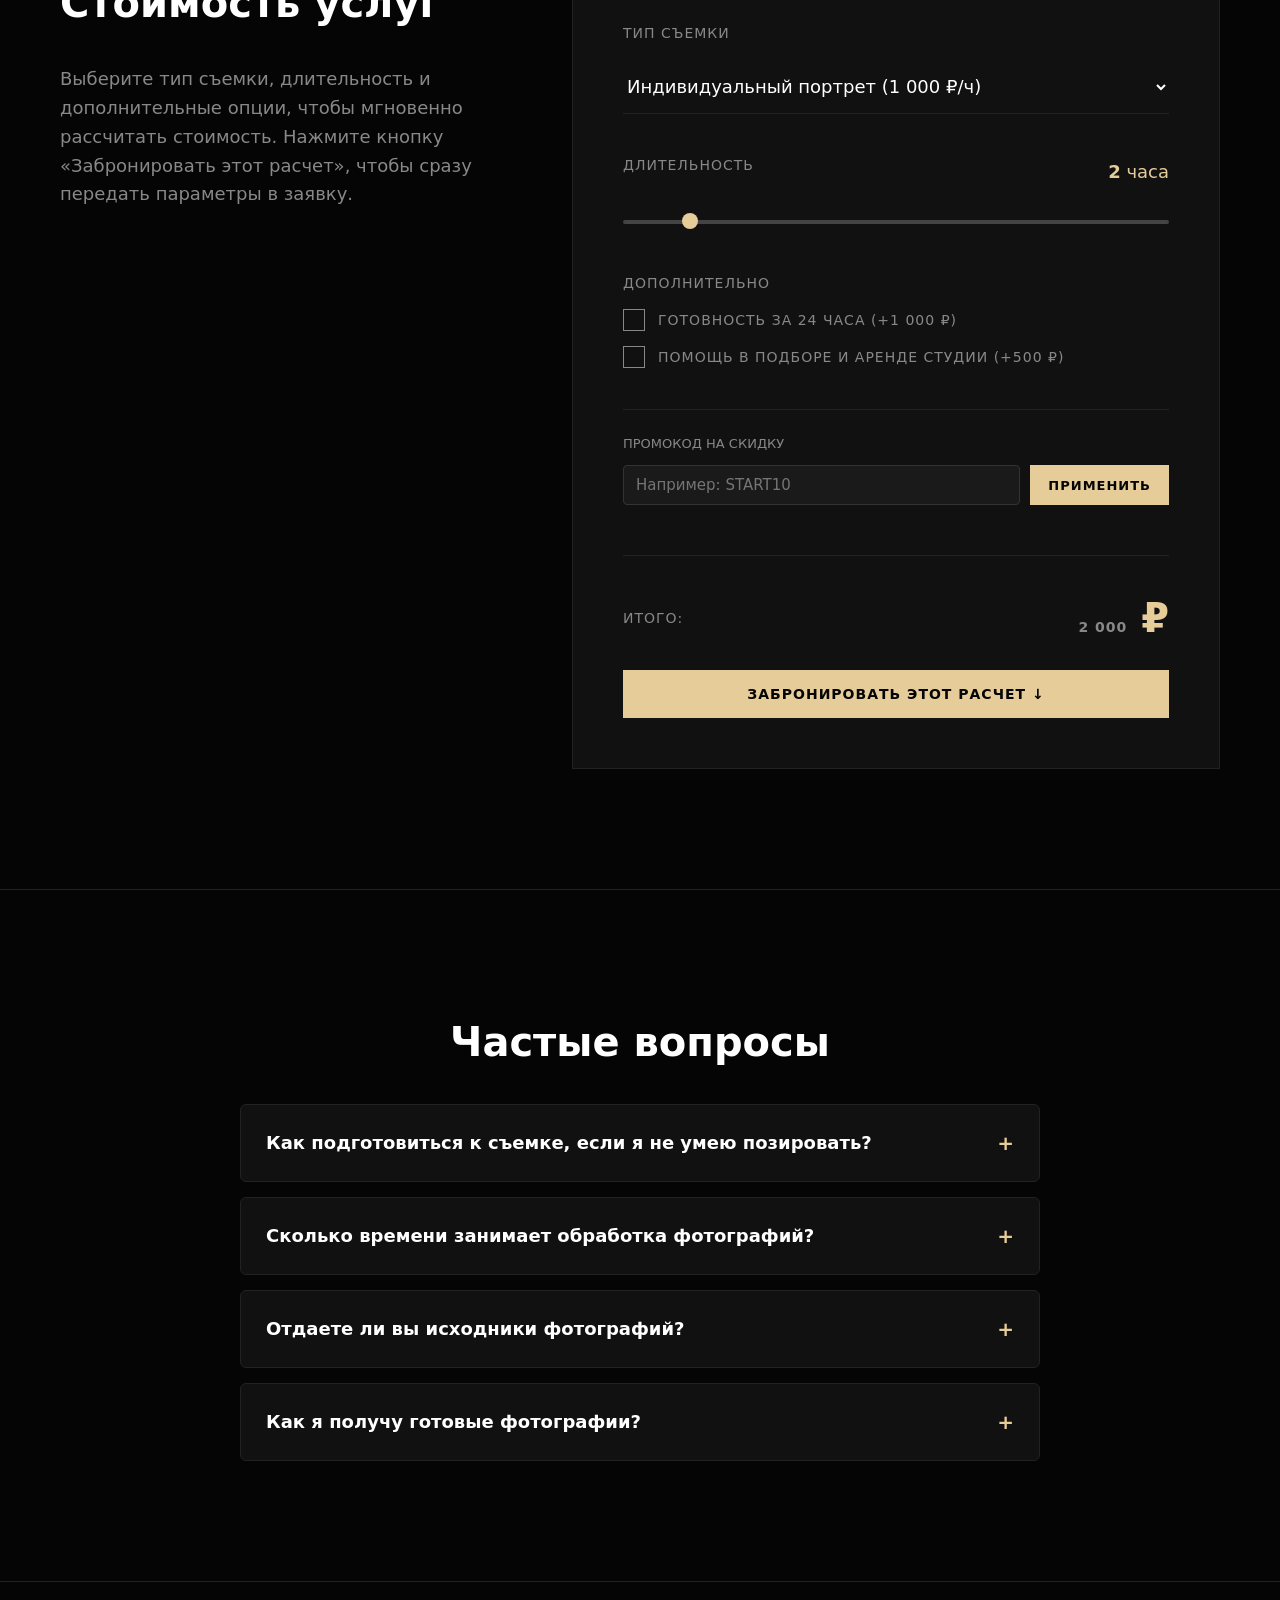
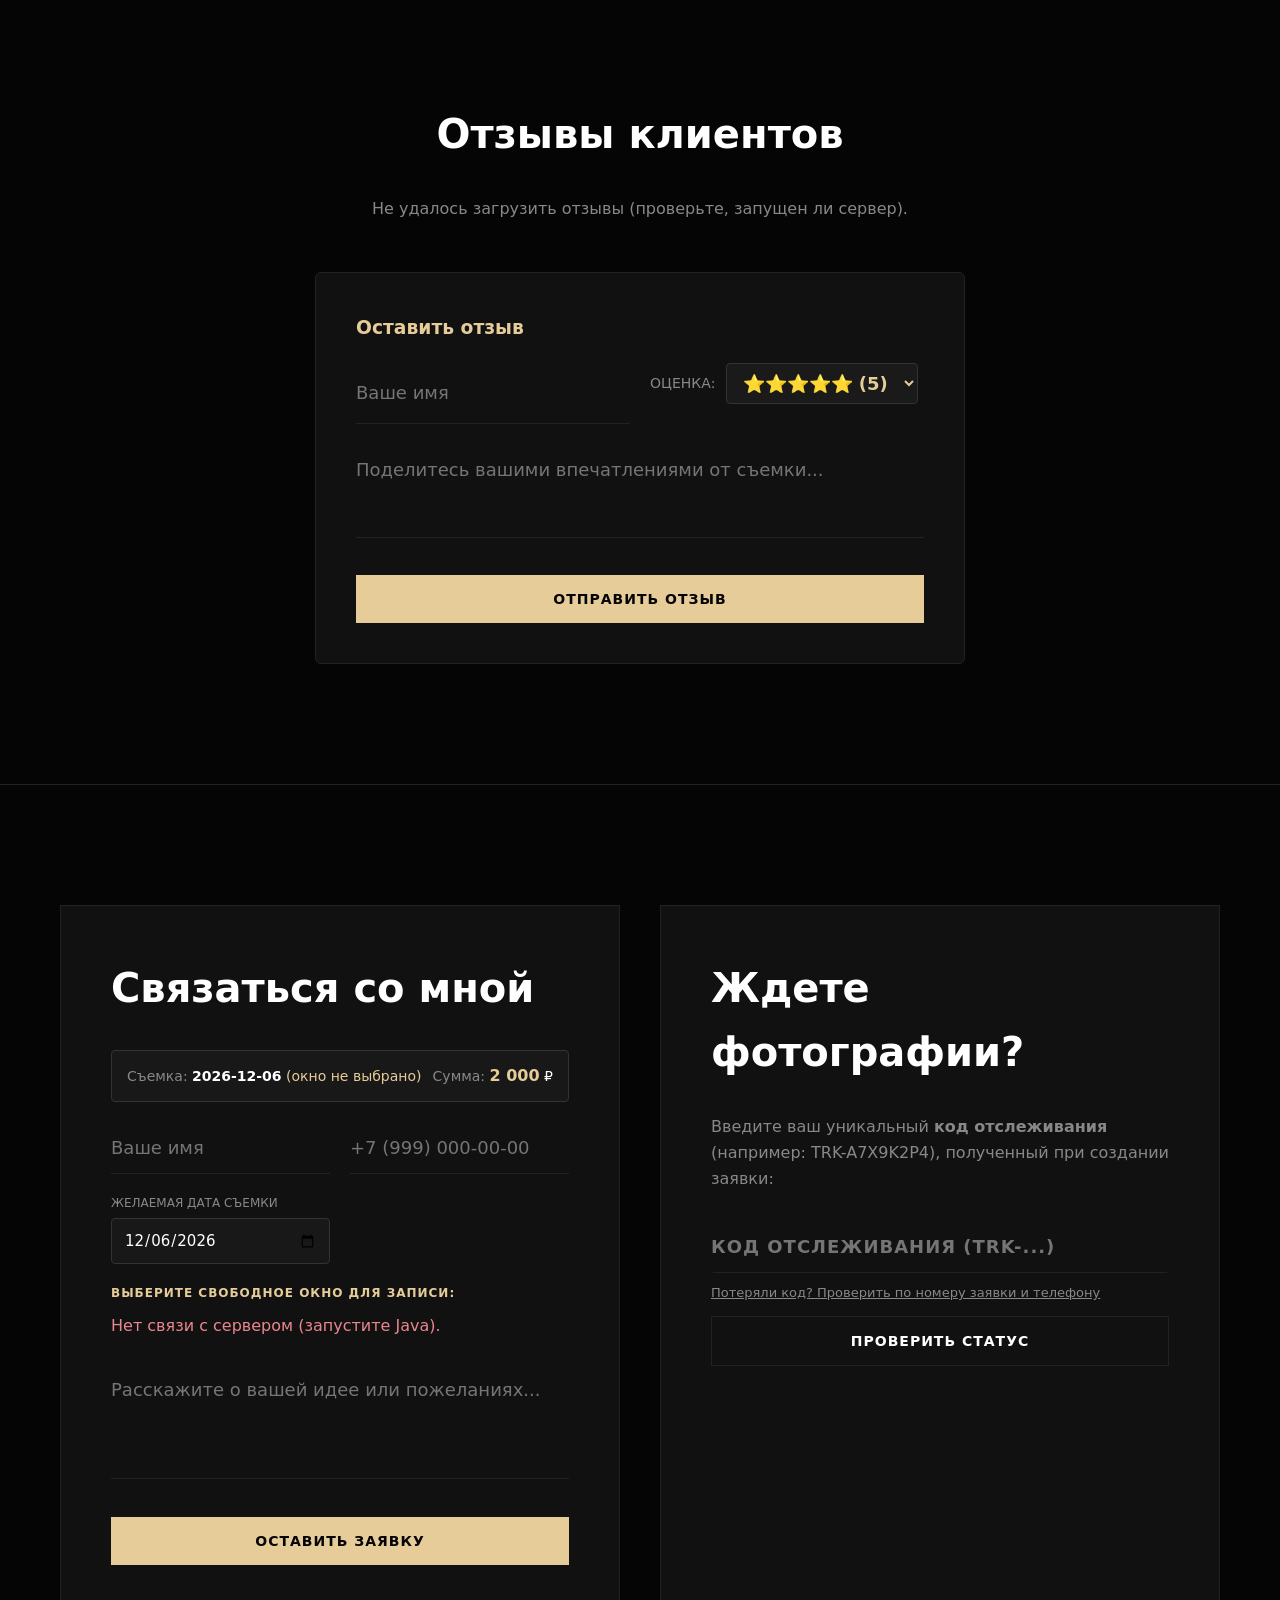
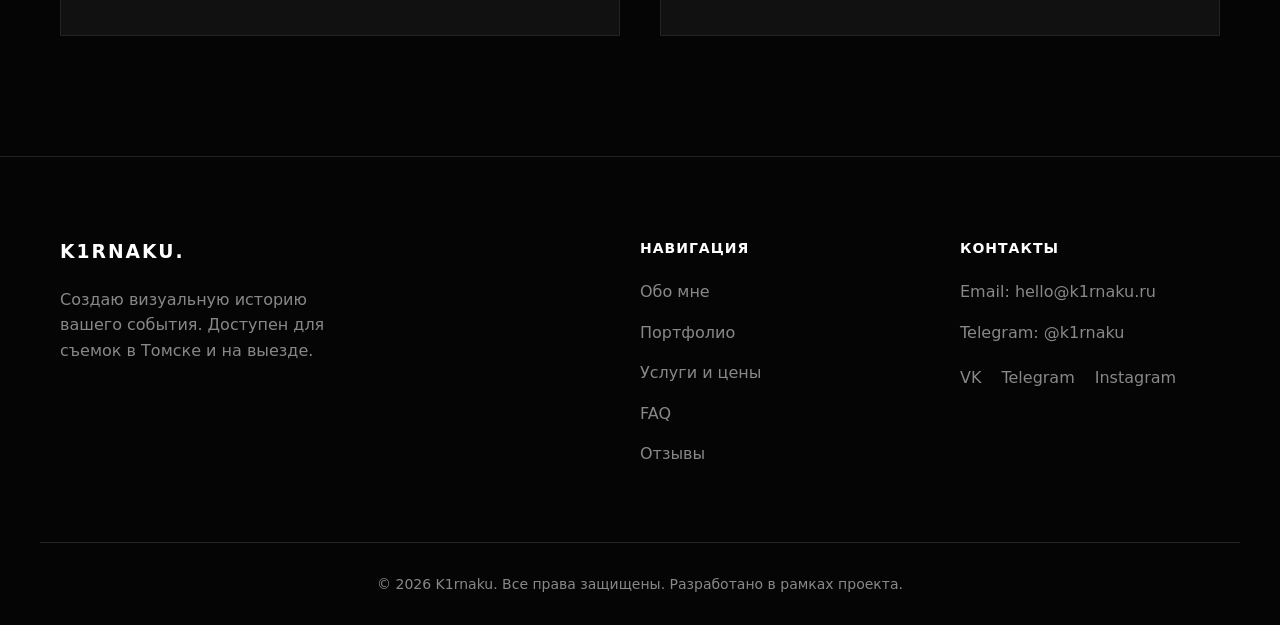
==== commit fbed2158: "upd" ====
--- a/src/main/resources/static/index.html
+++ b/src/main/resources/static/index.html
@@ -5,6 +5,7 @@
     <meta name="viewport" content="width=device-width, initial-scale=1.0">
     <title>K1rnaku - Фотограф Томск</title>
     <link rel="stylesheet" href="main.css">
+    <link rel="stylesheet" href="index.css">
 </head>
 <body>
 
@@ -129,7 +130,7 @@
 
                 <!-- Блок промокода -->
                 <div class="promo-box">
-                    <label style="color:#888; font-size:13px; text-transform:uppercase;">Промокод на скидку</label>
+                    <label class="promo-label">Промокод на скидку</label>
                     <div class="promo-input-row">
                         <input type="text" id="promoInput" placeholder="Например: START10">
                         <button type="button" class="btn-primary" id="applyPromoBtn">Применить</button>
@@ -151,7 +152,7 @@
 <!-- FAQ Часто задаваемые вопросы -->
 <section id="faq" class="section faq-section">
     <div class="container">
-        <h2 class="text-center" style="margin-bottom: 50px;">Частые вопросы</h2>
+        <h2 class="text-center faq-title">Частые вопросы</h2>
         <div class="faq-grid">
             <div class="faq-item">
                 <div class="faq-question">
@@ -199,16 +200,16 @@
 <!-- Отзывы клиентов -->
 <section id="reviews" class="section reviews-section">
     <div class="container">
-        <h2 class="text-center" style="margin-bottom: 40px;">Отзывы клиентов</h2>
+        <h2 class="text-center reviews-title">Отзывы клиентов</h2>
         
         <!-- Сетка отзывов (загружаются из БД) -->
         <div class="reviews-grid" id="reviewsContainer">
-            <p style="text-align: center; color: #888;">Загрузка отзывов...</p>
+            <p class="reviews-loading">Загрузка отзывов...</p>
         </div>
 
         <!-- Форма добавления отзыва -->
         <div class="review-form-wrapper">
-            <h3 style="margin-bottom: 20px; color: #e6cc98;">Оставить отзыв</h3>
+            <h3 class="review-form-title">Оставить отзыв</h3>
             <form id="reviewForm">
                 <div class="form-row">
                     <input type="text" id="reviewAuthor" placeholder="Ваше имя" required>
@@ -225,7 +226,7 @@
                 </div>
                 <textarea id="reviewComment" placeholder="Поделитесь вашими впечатлениями от съемки..." rows="3" required></textarea>
                 <button type="submit" class="btn-primary w-100">Отправить отзыв</button>
-                <div id="reviewAlert" class="status-result" style="display:none; margin-top:15px;"></div>
+                <div id="reviewAlert" class="status-result review-alert"></div>
             </form>
         </div>
     </div>
@@ -237,15 +238,15 @@
         <div class="contact-grid">
             <div class="form-box">
                 <h2>Связаться со мной</h2>
-                <div id="selectedCalcNotice" style="display: none; background: #1f1f1f; border-left: 3px solid #e6cc98; padding: 10px 15px; margin-bottom: 20px; font-size: 14px; color: #e6cc98;"></div>
+                <div id="selectedCalcNotice" class="calc-selected-notice"></div>
                 
                 <!-- Сводка: Дата, Время и Сумма -->
-                <div id="bookingSummary" style="background: #181818; border: 1px solid #333; border-radius: 4px; padding: 12px 15px; margin-bottom: 20px; font-size: 14px; display: flex; justify-content: space-between; align-items: center; flex-wrap: wrap; gap: 10px;">
+                <div id="bookingSummary" class="booking-summary-box">
                     <div>
-                        <span style="color: #888;">Съемка:</span> <strong id="summaryDate" style="color: #fff;">Дата не выбрана</strong> <span id="summaryTime" style="color: #e6cc98;"></span>
+                        <span class="booking-summary-label">Съемка:</span> <strong id="summaryDate" class="booking-summary-date">Дата не выбрана</strong> <span id="summaryTime" class="booking-summary-time"></span>
                     </div>
                     <div>
-                        <span style="color: #888;">Сумма:</span> <strong id="summaryPrice" style="color: #e6cc98; font-size: 16px;">2 000</strong> ₽
+                        <span class="booking-summary-label">Сумма:</span> <strong id="summaryPrice" class="booking-summary-price">2 000</strong> ₽
                     </div>
                 </div>
 
@@ -255,24 +256,24 @@
                         <input type="tel" id="clientPhone" placeholder="+7 (999) 000-00-00" required>
                     </div>
                     
-                    <div class="form-row" style="margin-top: 15px;">
-                        <div style="width: 100%;">
-                            <label style="display:block; font-size:12px; color:#888; margin-bottom:5px;">ЖЕЛАЕМАЯ ДАТА СЪЕМКИ</label>
-                            <input type="date" id="bookingDate" required style="width: 100%; color:#fff; background:#181818; padding:12px; border:1px solid #333; border-radius:4px; font-size: 15px;">
+                    <div class="form-row booking-date-row">
+                        <div class="booking-field-full">
+                            <label class="booking-field-label">ЖЕЛАЕМАЯ ДАТА СЪЕМКИ</label>
+                            <input type="date" id="bookingDate" required class="booking-date-input">
                         </div>
                     </div>
 
                     <!-- Интерактивный выбор свободных окон -->
-                    <div style="margin-top: 20px; margin-bottom: 25px;">
-                        <label style="display:block; font-size:12px; color:#e6cc98; font-weight:bold; margin-bottom:10px; letter-spacing:1px; text-transform:uppercase;">
+                    <div class="slots-selector-block">
+                        <label class="slots-selector-label">
                             ВЫБЕРИТЕ СВОБОДНОЕ ОКНО ДЛЯ ЗАПИСИ:
                         </label>
-                        <div id="slotsButtonsContainer" style="display: flex; gap: 10px; flex-wrap: wrap; margin-bottom: 8px;">
-                            <span style="color: #888; font-size: 14px;">Выберите дату в календаре выше...</span>
+                        <div id="slotsButtonsContainer" class="slots-buttons-wrapper">
+                            <span class="slots-placeholder-msg">Выберите дату в календаре выше...</span>
                         </div>
                         <!-- Скрытое поле для передачи времени в форму -->
                         <input type="hidden" id="bookingTime" required>
-                        <div id="noSlotsMsg" style="color: #ea868f; font-size: 14px; margin-top: 6px; display: none;">
+                        <div id="noSlotsMsg" class="slots-none-msg">
                             ✕ На эту дату нет свободных окон. Пожалуйста, выберите другой день!
                         </div>
                     </div>
@@ -288,14 +289,14 @@
                 <h2>Ждете фотографии?</h2>
                 <p>Введите ваш уникальный <strong>код отслеживания</strong> (например: TRK-A7X9K2P4), полученный при создании заявки:</p>
                 <form id="statusForm">
-                    <input type="text" id="statusToken" placeholder="Код отслеживания (TRK-...)" style="margin-bottom: 10px; width: 100%; background: #181818; border: 1px solid #444; color: #e6cc98; padding: 12px; border-radius: 4px; font-size: 15px; font-weight: bold; letter-spacing: 1px; text-transform: uppercase;">
+                    <input type="text" id="statusToken" placeholder="Код отслеживания (TRK-...)" class="status-token-input">
                     
-                    <div id="altStatusToggle" style="margin-bottom: 12px; font-size: 13px; color: #888; cursor: pointer; text-decoration: underline;">
+                    <div id="altStatusToggle" class="alt-status-toggle">
                         Потеряли код? Проверить по номеру заявки и телефону
                     </div>
 
-                    <div id="altStatusFields" style="display: none; margin-bottom: 12px;">
-                        <input type="number" id="statusOrderId" placeholder="Номер заявки (например, 1)" style="margin-bottom: 10px; width: 100%; background: #181818; border: 1px solid #333; color: #fff; padding: 12px; border-radius: 4px; font-size: 15px;">
+                    <div id="altStatusFields" class="alt-status-container">
+                        <input type="number" id="statusOrderId" placeholder="Номер заявки (например, 1)" class="status-order-id-input">
                         <input type="tel" id="statusPhone" placeholder="+7 (999) 000-00-00">
                     </div>
 
--- a/src/main/resources/static/main.css
+++ b/src/main/resources/static/main.css
@@ -1,6 +1,6 @@
 * { margin: 0; padding: 0; box-sizing: border-box; font-family: system-ui, Arial, sans-serif; }
 html { scroll-behavior: smooth; }
-body { background-color: #050505; color: #ffffff; line-height: 1.6; }
+body { background-color: #050505; color: #ffffff; line-height: 1.6; overflow-x: hidden; }
 
 .container { max-width: 1200px; margin: 0 auto; padding: 0 20px; }
 .text-center { text-align: center; }
@@ -104,12 +104,293 @@
 .social-links { display: flex; gap: 20px; margin-top: 20px; }
 .footer-bottom { text-align: center; padding-top: 30px; border-top: 1px solid #222222; color: #888888; font-size: 14px; }
 
+/* ==========================================
+   Адаптивность для мобильных и планшетов (main.css)
+   ========================================== */
 @media (max-width: 768px) {
-    .nav-links { display: none; }
-    .menu-toggle { display: block; }
-    .about-grid, .calc-wrapper, .contact-grid, .footer-grid, .preview-grid { grid-template-columns: 1fr; }
-    .form-row { grid-template-columns: 1fr; }
-    .title { font-size: 40px; }
+    .navbar {
+        padding: 14px 0;
+    }
+
+    .menu-toggle {
+        display: block;
+        padding: 8px 14px;
+        border: 1px solid #333;
+        border-radius: 4px;
+        background: #111;
+        cursor: pointer;
+        font-weight: bold;
+    }
+
+    .nav-links {
+        display: none;
+        flex-direction: column;
+        position: absolute;
+        top: 100%;
+        left: 0;
+        width: 100%;
+        background: rgba(5, 5, 5, 0.98);
+        padding: 20px 24px;
+        border-bottom: 1px solid #222222;
+        gap: 15px;
+        box-shadow: 0 10px 30px rgba(0, 0, 0, 0.8);
+        backdrop-filter: blur(10px);
+    }
+
+    .nav-links.open {
+        display: flex;
+    }
+
+    .nav-links li {
+        width: 100%;
+        text-align: center;
+    }
+
+    .nav-links a {
+        display: block;
+        padding: 10px 0;
+        font-size: 16px;
+    }
+
+    .nav-links .btn-outline {
+        display: inline-block;
+        width: 100%;
+        max-width: 280px;
+        margin: 5px auto 0;
+        text-align: center;
+    }
+
+    /* Секции и отступы */
+    .section {
+        padding: 60px 0;
+    }
+
+    .section h2 {
+        font-size: 28px;
+        margin-bottom: 20px;
+        text-align: center;
+    }
+
+    /* Главный экран */
+    .hero {
+        min-height: auto;
+        padding: 120px 0 60px;
+        text-align: center;
+    }
+
+    .hero-content {
+        max-width: 100%;
+    }
+
+    .subtitle {
+        font-size: 13px;
+        letter-spacing: 2px;
+        margin-bottom: 15px;
+    }
+
+    .title {
+        font-size: clamp(32px, 8vw, 44px);
+        margin-bottom: 20px;
+        line-height: 1.2;
+    }
+
+    .description {
+        font-size: 16px;
+        margin: 0 auto 30px;
+    }
+
+    .hero-actions {
+        flex-direction: column;
+        width: 100%;
+        gap: 12px;
+    }
+
+    .hero-actions .btn-primary,
+    .hero-actions .btn-secondary {
+        width: 100%;
+        padding: 14px 20px;
+    }
+
+    /* Сетка и блоки */
+    .about-grid,
+    .calc-wrapper,
+    .contact-grid,
+    .footer-grid,
+    .preview-grid {
+        grid-template-columns: 1fr;
+    }
+
+    .about-grid {
+        gap: 30px;
+    }
+
+    .about-text p {
+        font-size: 16px;
+        text-align: center;
+    }
+
+    .about-image-placeholder {
+        height: 280px;
+    }
+
+    /* Превью галереи на главной */
+    .section-header {
+        flex-direction: column;
+        align-items: center;
+        gap: 12px;
+        margin-bottom: 30px;
+        text-align: center;
+    }
+
+    .preview-grid {
+        gap: 20px;
+    }
+
+    .preview-item {
+        height: 320px;
+    }
+
+    .preview-overlay {
+        opacity: 1;
+        transform: translateY(0);
+        background: linear-gradient(transparent, rgba(5, 5, 5, 0.9));
+        padding: 25px 20px 20px;
+    }
+
+    .mt-big {
+        margin-top: 35px;
+    }
+
+    .btn-large {
+        max-width: 100%;
+    }
+
+    /* Калькулятор стоимости */
+    .calc-wrapper {
+        gap: 30px;
+    }
+
+    .calc-info {
+        text-align: center;
+    }
+
+    .calc-info p {
+        font-size: 16px;
+    }
+
+    .calc-form {
+        padding: 24px 16px;
+        border-radius: 6px;
+    }
+
+    .input-group {
+        margin-bottom: 25px;
+    }
+
+    .input-group label {
+        font-size: 12px;
+        margin-bottom: 10px;
+    }
+
+    .slider-container {
+        padding-left: 0;
+    }
+
+    .calc-total {
+        flex-direction: column;
+        align-items: flex-start;
+        gap: 8px;
+        margin-top: 30px;
+        padding-top: 20px;
+    }
+
+    .total-sum {
+        font-size: 32px;
+    }
+
+    .promo-input-row {
+        flex-direction: column;
+        gap: 10px;
+    }
+
+    .promo-input-row input {
+        font-size: 16px;
+    }
+
+    .promo-input-row button {
+        width: 100%;
+        padding: 12px;
+    }
+
+    /* Формы и заявка */
+    .form-box {
+        padding: 24px 16px;
+        border-radius: 6px;
+    }
+
+    .form-row {
+        grid-template-columns: 1fr;
+        gap: 12px;
+        margin-bottom: 12px;
+    }
+
+    /* FAQ */
+    .faq-question {
+        padding: 16px 18px;
+        font-size: 16px;
+    }
+
+    .faq-answer {
+        padding: 0 18px 16px;
+        font-size: 14px;
+    }
+
+    /* Отзывы */
+    .reviews-grid {
+        grid-template-columns: 1fr;
+        gap: 15px;
+        margin-bottom: 30px;
+    }
+
+    .review-card {
+        padding: 20px 16px;
+    }
+
+    .review-form-wrapper {
+        padding: 24px 16px;
+    }
+
+    /* Футер */
+    .footer {
+        padding: 50px 0 25px;
+        text-align: center;
+    }
+
+    .footer-grid {
+        gap: 30px;
+        margin-bottom: 30px;
+    }
+
+    .brand-col p {
+        max-width: 100%;
+        margin: 0 auto;
+    }
+
+    .social-links {
+        justify-content: center;
+    }
+
+    /* Предотвращение зума iOS при фокусе в инпуты */
+    select,
+    input[type="text"],
+    input[type="tel"],
+    input[type="date"],
+    input[type="time"],
+    input[type="number"],
+    input[type="password"],
+    textarea {
+        font-size: 16px !important;
+    }
 }
 /* Класс для скрытия элементов */
 .hidden-block {
@@ -206,3 +487,38 @@
     border-color: #e6cc98 !important;
     box-shadow: 0 0 10px rgba(230, 204, 152, 0.4);
 }
+
+/* ==========================================
+   Плавный переход между страницами
+   ========================================== */
+body {
+    animation: pageFadeIn 0.3s cubic-bezier(0.16, 1, 0.3, 1);
+}
+
+body.page-leaving {
+    opacity: 0 !important;
+    transform: translateY(-8px) !important;
+    transition: opacity 0.2s ease-in, transform 0.2s ease-in !important;
+}
+
+@keyframes pageFadeIn {
+    0% {
+        opacity: 0;
+        transform: translateY(8px);
+    }
+    100% {
+        opacity: 1;
+        transform: translateY(0);
+    }
+}
+
+@media (prefers-reduced-motion: reduce) {
+    body {
+        animation: none !important;
+    }
+    body.page-leaving {
+        opacity: 1 !important;
+        transform: none !important;
+        transition: none !important;
+    }
+}
--- a/src/main/resources/static/index.css
+++ b/src/main/resources/static/index.css
@@ -0,0 +1,232 @@
+/* index.css - Стили для главной страницы (index.html) */
+
+/* Заголовки секций */
+.faq-title {
+    margin-bottom: 50px;
+}
+
+.reviews-title {
+    margin-bottom: 40px;
+}
+
+.reviews-loading {
+    text-align: center;
+    color: #888;
+}
+
+.review-form-title {
+    margin-bottom: 20px;
+    color: #e6cc98;
+}
+
+/* Промокод */
+.promo-label {
+    color: #888;
+    font-size: 13px;
+    text-transform: uppercase;
+}
+
+/* Сообщения формы отзывов */
+.review-alert {
+    display: none;
+    margin-top: 15px;
+}
+
+/* Выбранный расчет из калькулятора */
+.calc-selected-notice {
+    display: none;
+    background: #1f1f1f;
+    border-left: 3px solid #e6cc98;
+    padding: 10px 15px;
+    margin-bottom: 20px;
+    font-size: 14px;
+    color: #e6cc98;
+}
+
+/* Сводка бронирования */
+.booking-summary-box {
+    background: #181818;
+    border: 1px solid #333;
+    border-radius: 4px;
+    padding: 12px 15px;
+    margin-bottom: 20px;
+    font-size: 14px;
+    display: flex;
+    justify-content: space-between;
+    align-items: center;
+    flex-wrap: wrap;
+    gap: 10px;
+}
+
+.booking-summary-label {
+    color: #888;
+}
+
+.booking-summary-date {
+    color: #fff;
+}
+
+.booking-summary-time {
+    color: #e6cc98;
+}
+
+.booking-summary-price {
+    color: #e6cc98;
+    font-size: 16px;
+}
+
+/* Поля даты и времени записи */
+.booking-date-row {
+    margin-top: 15px;
+}
+
+.booking-field-full {
+    width: 100%;
+}
+
+.booking-field-label {
+    display: block;
+    font-size: 12px;
+    color: #888;
+    margin-bottom: 5px;
+}
+
+.booking-date-input {
+    width: 100%;
+    color: #fff;
+    background: #181818;
+    padding: 12px;
+    border: 1px solid #333;
+    border-radius: 4px;
+    font-size: 15px;
+}
+
+/* Блок выбора свободных окон */
+.slots-selector-block {
+    margin-top: 20px;
+    margin-bottom: 25px;
+}
+
+.slots-selector-label {
+    display: block;
+    font-size: 12px;
+    color: #e6cc98;
+    font-weight: bold;
+    margin-bottom: 10px;
+    letter-spacing: 1px;
+    text-transform: uppercase;
+}
+
+.slots-buttons-wrapper {
+    display: flex;
+    gap: 10px;
+    flex-wrap: wrap;
+    margin-bottom: 8px;
+}
+
+.slots-placeholder-msg {
+    color: #888;
+    font-size: 14px;
+}
+
+.slots-none-msg {
+    color: #ea868f;
+    font-size: 14px;
+    margin-top: 6px;
+    display: none;
+}
+
+/* Блок проверки статуса заказа */
+.status-token-input {
+    margin-bottom: 10px;
+    width: 100%;
+    background: #181818;
+    border: 1px solid #444;
+    color: #e6cc98;
+    padding: 12px;
+    border-radius: 4px;
+    font-size: 15px;
+    font-weight: bold;
+    letter-spacing: 1px;
+    text-transform: uppercase;
+}
+
+.alt-status-toggle {
+    margin-bottom: 12px;
+    font-size: 13px;
+    color: #888;
+    cursor: pointer;
+    text-decoration: underline;
+}
+
+.alt-status-container {
+    display: none;
+    margin-bottom: 12px;
+}
+
+.status-order-id-input {
+    margin-bottom: 10px;
+    width: 100%;
+    background: #181818;
+    border: 1px solid #333;
+    color: #fff;
+    padding: 12px;
+    border-radius: 4px;
+    font-size: 15px;
+}
+
+/* ==========================================
+   Адаптивность компонентов главной страницы (index.css)
+   ========================================== */
+@media (max-width: 768px) {
+    .faq-title {
+        margin-bottom: 25px;
+    }
+
+    .reviews-title {
+        margin-bottom: 25px;
+    }
+
+    .booking-summary-box {
+        flex-direction: column;
+        align-items: flex-start;
+        gap: 10px;
+        padding: 14px;
+    }
+
+    .booking-date-row {
+        margin-top: 10px;
+    }
+
+    .slots-selector-block {
+        margin-top: 15px;
+        margin-bottom: 20px;
+    }
+
+    .slots-buttons-wrapper {
+        display: grid;
+        grid-template-columns: repeat(2, 1fr);
+        gap: 8px;
+    }
+
+    .slot-select-btn {
+        width: 100%;
+        padding: 12px 8px;
+        font-size: 14px;
+        text-align: center;
+    }
+
+    .status-token-input {
+        font-size: 16px;
+    }
+
+    .status-order-id-input {
+        font-size: 16px;
+    }
+}
+
+@media (max-width: 480px) {
+    .slots-buttons-wrapper {
+        grid-template-columns: repeat(2, 1fr);
+    }
+}
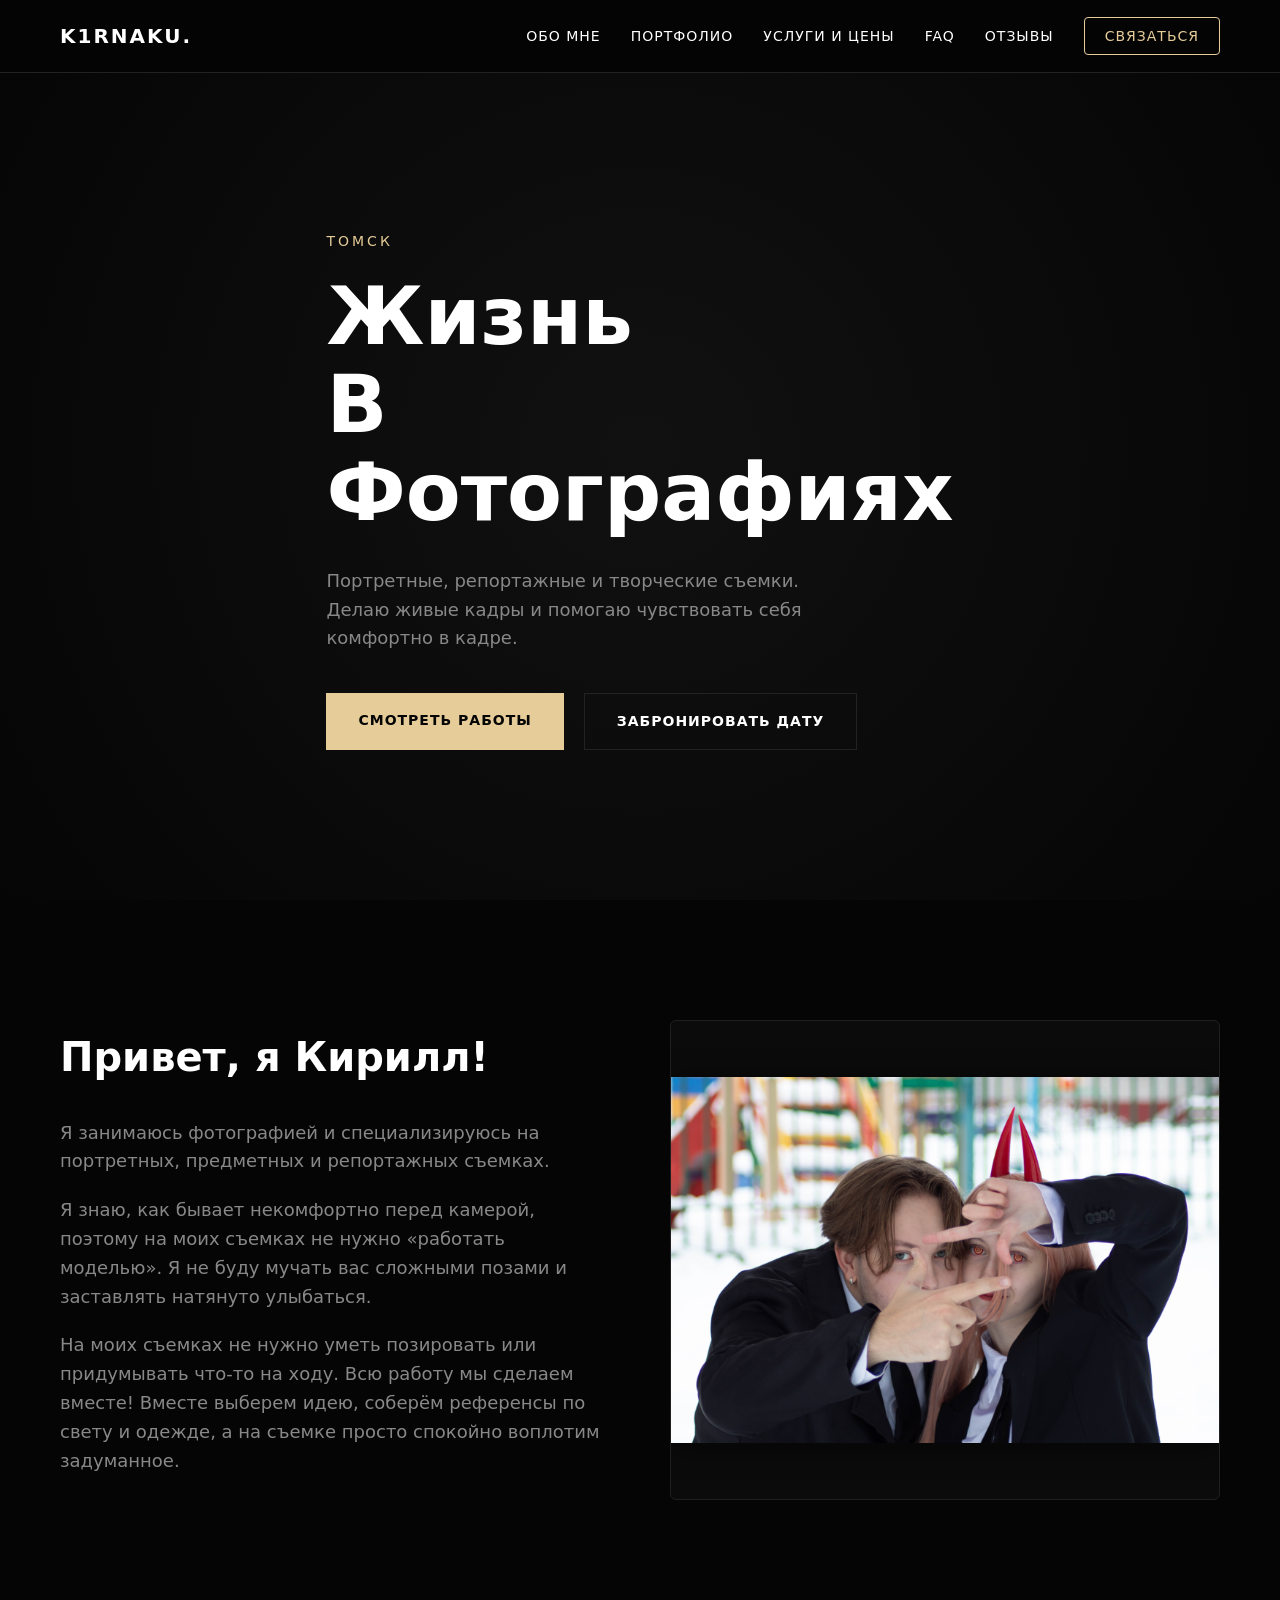
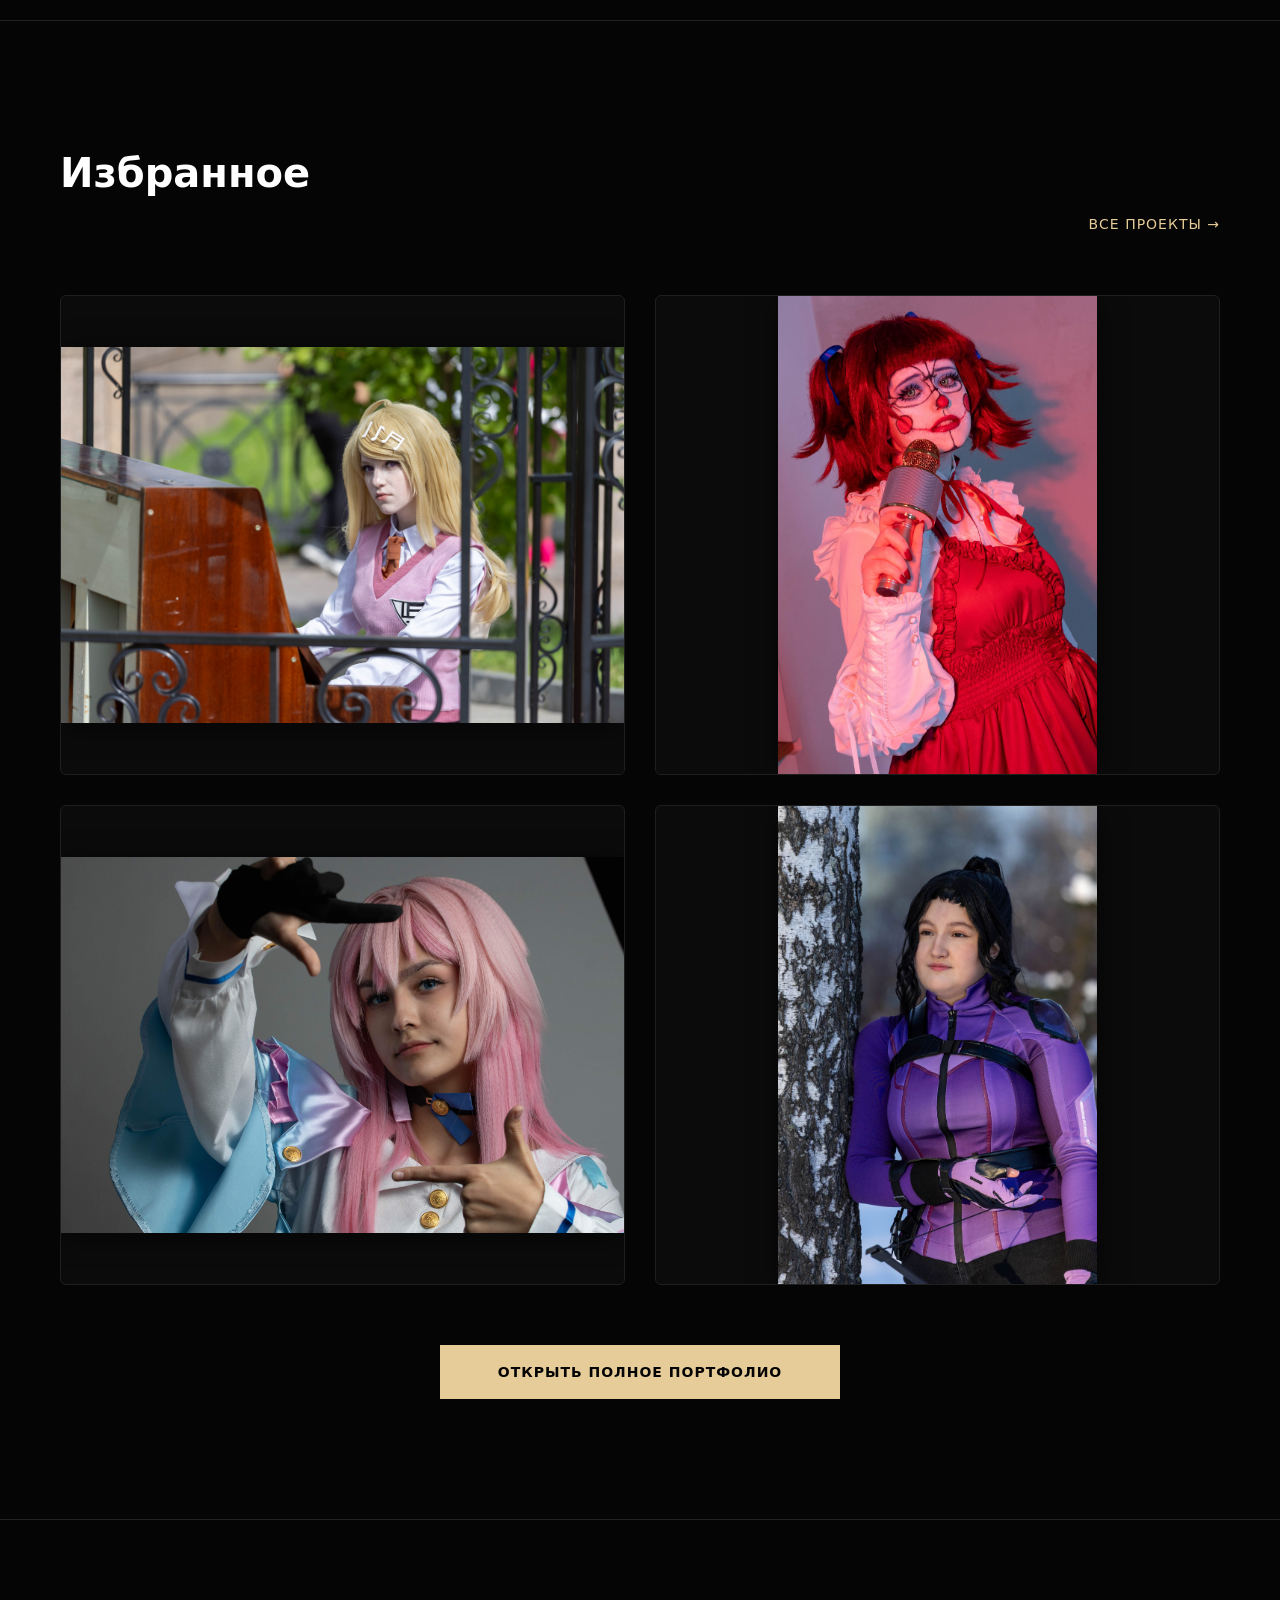
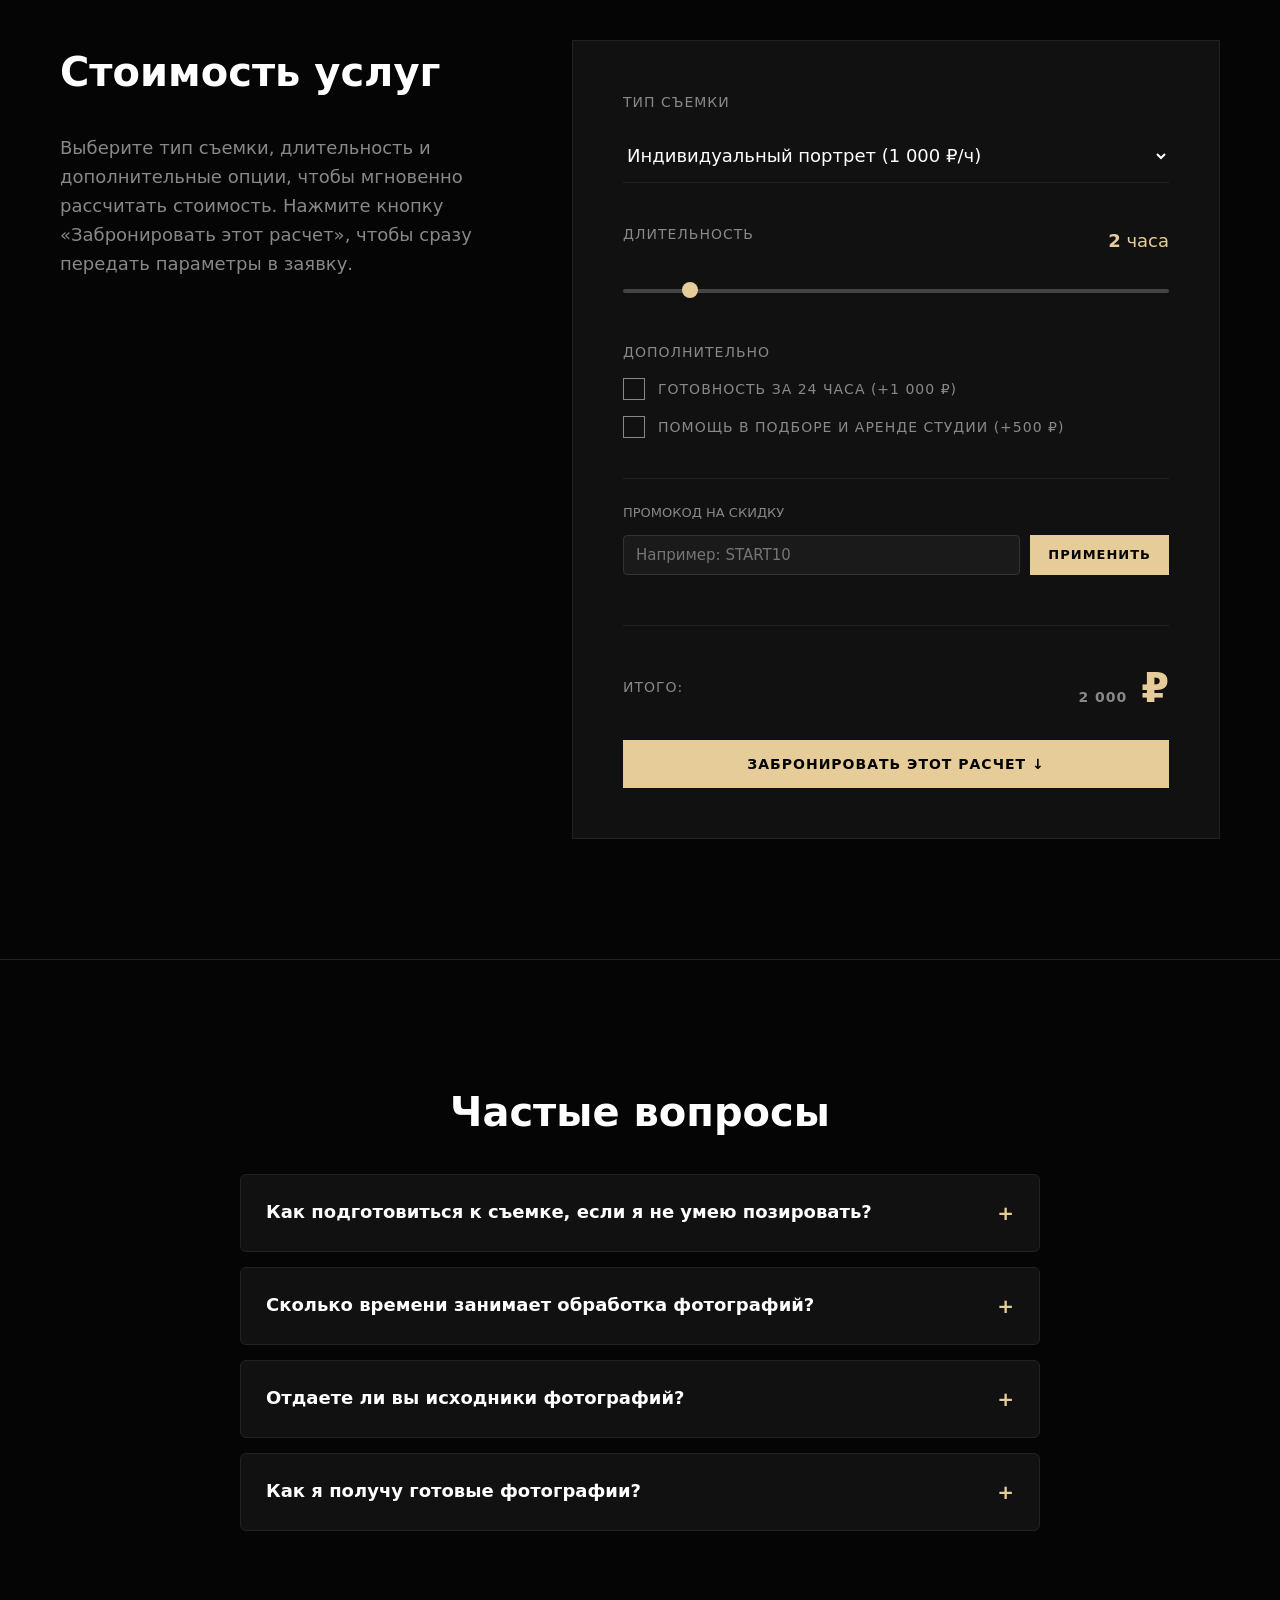
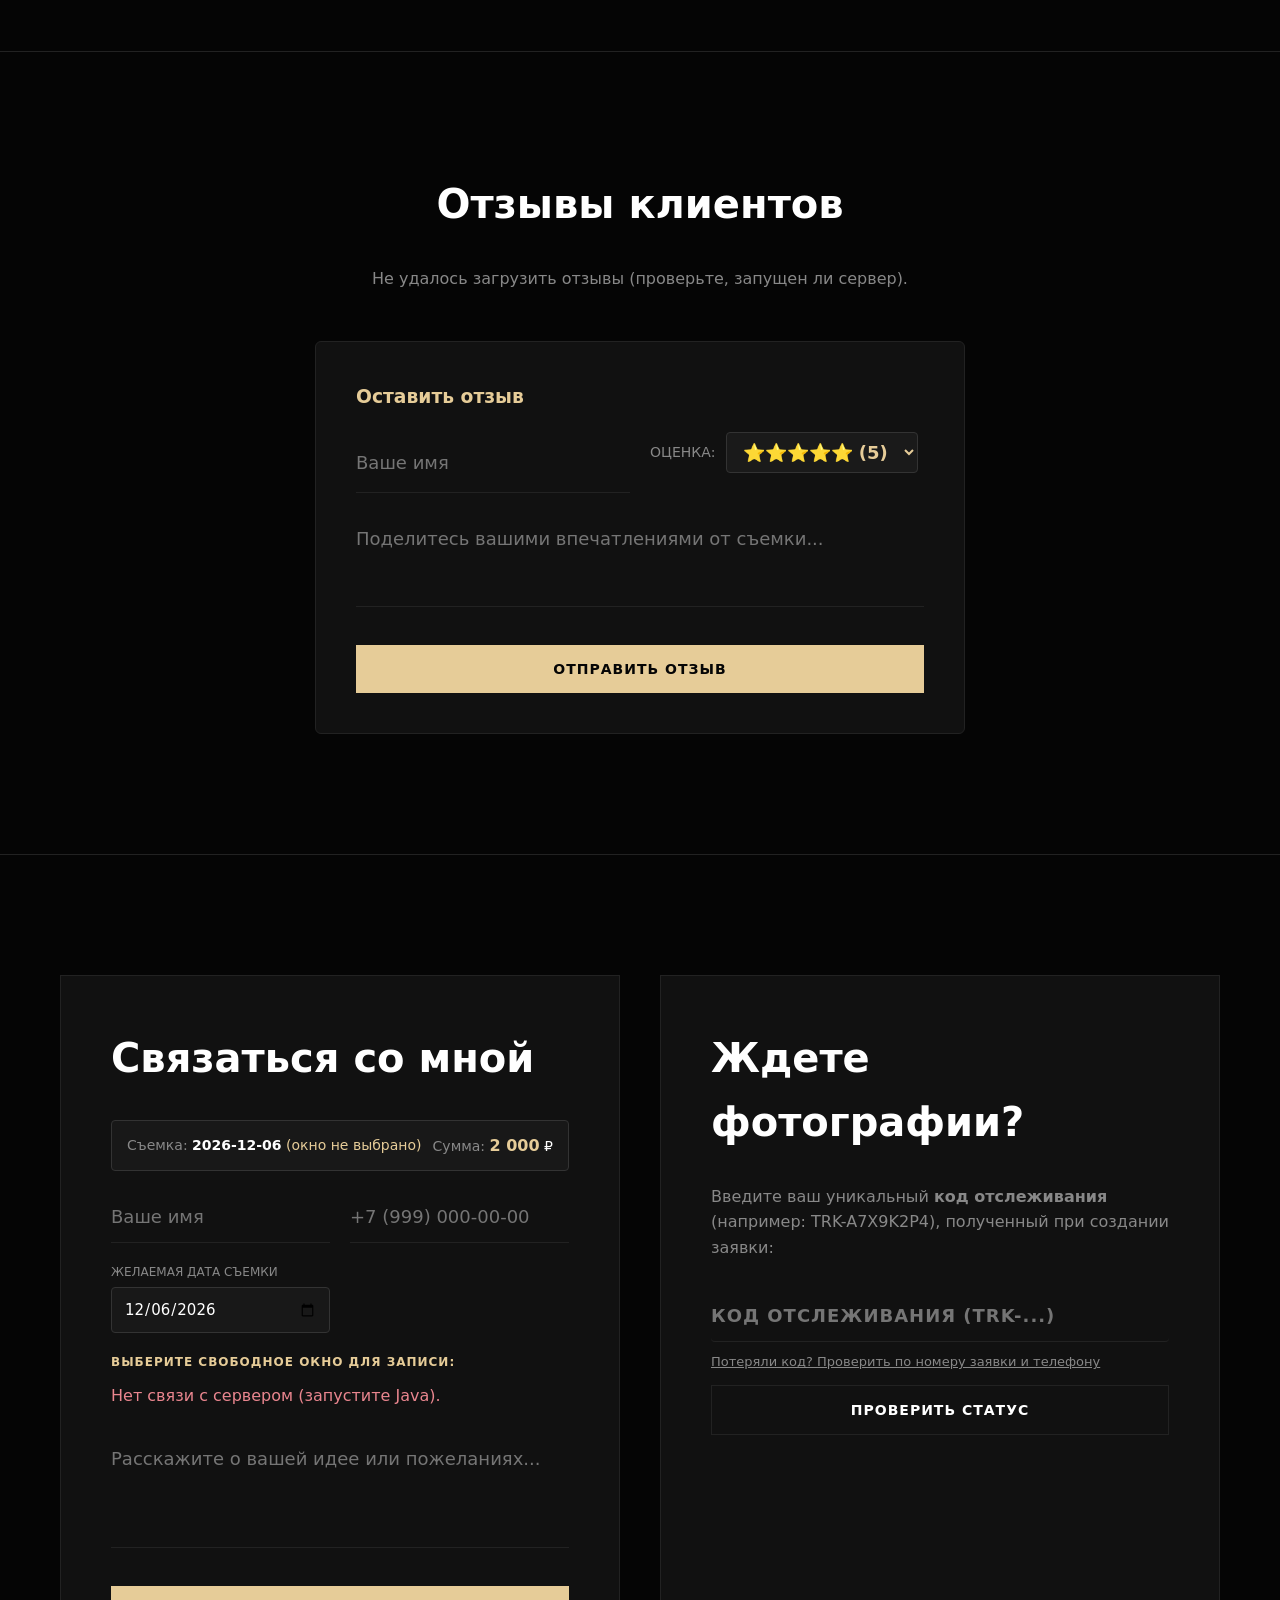
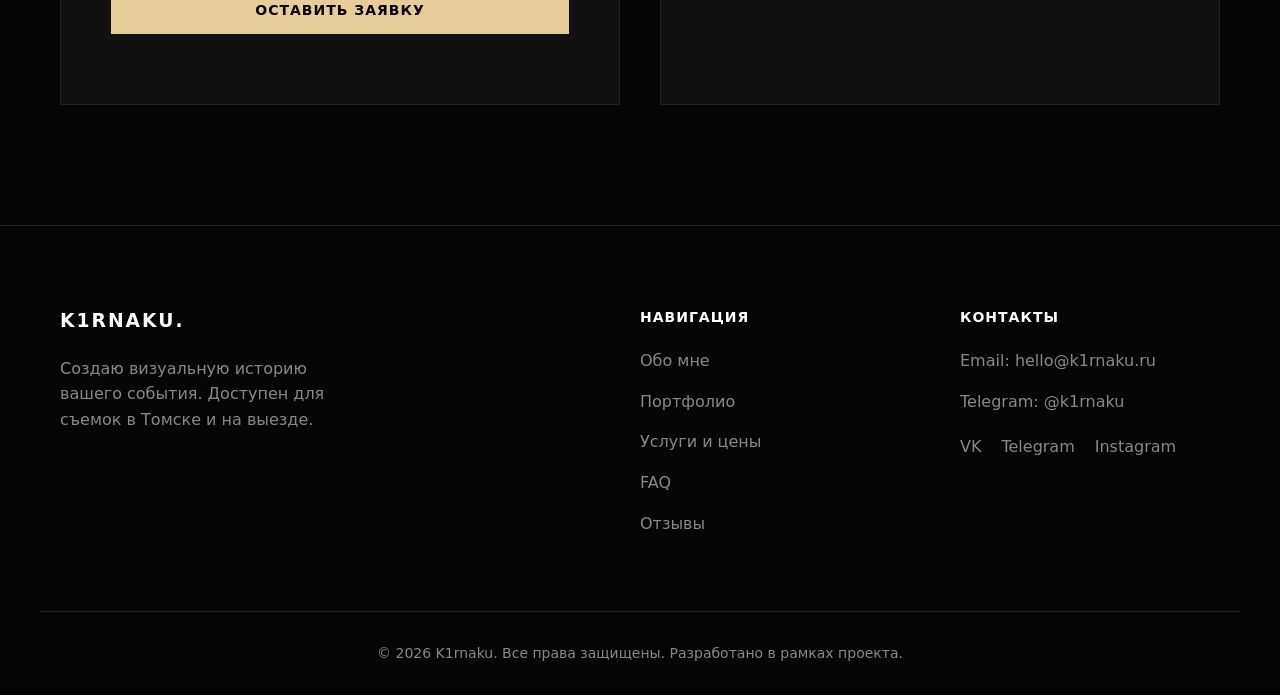
==== commit a6614d4f: "upd" ====
--- a/src/main/resources/static/index.html
+++ b/src/main/resources/static/index.html
@@ -51,7 +51,7 @@
             <p>На моих съемках не нужно уметь позировать или придумывать что-то на ходу. Всю работу мы сделаем вместе! Вместе выберем идею, соберём референсы по свету и одежде, а на съемке просто спокойно воплотим задуманное.</p>
         </div>
         <div class="preview-item">
-            <img src="data:image/svg+xml;utf8,<svg xmlns='http://www.w3.org/2000/svg' width='600' height='700'><rect width='100%' height='100%' fill='%23181818'/><text x='50%' y='48%' dominant-baseline='middle' text-anchor='middle' fill='%23888' font-family='sans-serif' font-size='22'>Фотограф за работой</text><text x='50%' y='55%' dominant-baseline='middle' text-anchor='middle' fill='%23555' font-family='sans-serif' font-size='14'>K1rnaku | Томск</text></svg>" alt="Моё фото" class="gallery-img">
+            <img src="img/chains_01.jpg" alt="Моё фото" class="gallery-img">
             <div class="preview-overlay">Фотографирую искренние эмоции :)</div>
         </div>
     </div>
@@ -66,19 +66,19 @@
         </div>
         <div class="preview-grid">
             <div class="preview-item">
-                <img src="data:image/svg+xml;utf8,<svg xmlns='http://www.w3.org/2000/svg' width='800' height='600'><rect width='100%' height='100%' fill='%23191919'/><text x='50%' y='50%' dominant-baseline='middle' text-anchor='middle' fill='%23777' font-family='sans-serif' font-size='20'>Студийный портрет</text></svg>" alt="Портрет 1" class="gallery-img">
+                <img src="img/dangan_01.jpg" alt="Портрет 1" class="gallery-img">
                 <div class="preview-overlay">Студийный портрет</div>
             </div>
             <div class="preview-item">
-                <img src="data:image/svg+xml;utf8,<svg xmlns='http://www.w3.org/2000/svg' width='800' height='600'><rect width='100%' height='100%' fill='%23151820'/><text x='50%' y='50%' dominant-baseline='middle' text-anchor='middle' fill='%23777' font-family='sans-serif' font-size='20'>Корпоратив / Ивент</text></svg>" alt="Мероприятие 1" class="gallery-img">
+                <img src="img/fnaf_01.jpg" alt="Мероприятие 1" class="gallery-img">
                 <div class="preview-overlay">Корпоратив</div>
             </div>
             <div class="preview-item">
-                <img src="data:image/svg+xml;utf8,<svg xmlns='http://www.w3.org/2000/svg' width='800' height='600'><rect width='100%' height='100%' fill='%23201818'/><text x='50%' y='50%' dominant-baseline='middle' text-anchor='middle' fill='%23777' font-family='sans-serif' font-size='20'>Street-style съемка</text></svg>" alt="Портрет 2" class="gallery-img">
+                <img src="img/honkai_01.jpg" alt="Портрет 2" class="gallery-img">
                 <div class="preview-overlay">Street-style</div>
             </div>
             <div class="preview-item">
-                <img src="data:image/svg+xml;utf8,<svg xmlns='http://www.w3.org/2000/svg' width='800' height='600'><rect width='100%' height='100%' fill='%23182018'/><text x='50%' y='50%' dominant-baseline='middle' text-anchor='middle' fill='%23777' font-family='sans-serif' font-size='20'>Концертный репортаж</text></svg>" alt="Мероприятие 2" class="gallery-img">
+                <img src="img/marvel_01.jpg" alt="Мероприятие 2" class="gallery-img">
                 <div class="preview-overlay">Концерт</div>
             </div>
         </div>
--- a/src/main/resources/static/main.css
+++ b/src/main/resources/static/main.css
@@ -45,9 +45,34 @@
 .link-arrow { color: #e6cc98; text-decoration: none; font-size: 14px; text-transform: uppercase; letter-spacing: 1px; transition: color 0.3s; }
 .link-arrow:hover { color: #cbae75; }
 .preview-grid { display: grid; grid-template-columns: repeat(2, 1fr); gap: 30px; }
-.preview-item { position: relative; overflow: hidden; height: 450px; background: #111111; border: 1px solid #222222; }
-.gallery-img { width: 100%; height: 100%; object-fit: cover; filter: grayscale(20%); transition: transform 0.7s, filter 0.7s; }
-.preview-item:hover .gallery-img { transform: scale(1.05); filter: grayscale(0%); }
+.preview-item {
+    position: relative;
+    overflow: hidden;
+    height: 480px;
+    background: #0b0b0b;
+    border: 1px solid #1f1f1f;
+    border-radius: 6px;
+    display: flex;
+    align-items: center;
+    justify-content: center;
+    transition: border-color 0.3s ease, transform 0.3s ease;
+}
+.preview-item:hover {
+    border-color: #e6cc98;
+    transform: translateY(-3px);
+}
+.gallery-img {
+    max-width: 100%;
+    max-height: 100%;
+    width: auto;
+    height: auto;
+    object-fit: contain;
+    filter: drop-shadow(0 4px 14px rgba(0, 0, 0, 0.6));
+    transition: transform 0.5s ease;
+}
+.preview-item:hover .gallery-img {
+    transform: scale(1.02);
+}
 .preview-overlay { position: absolute; bottom: 0; left: 0; width: 100%; padding: 40px 30px 30px; background: linear-gradient(transparent, #050505); color: #ffffff; font-size: 18px; transform: translateY(20px); opacity: 0; transition: all 0.4s; }
 .preview-item:hover .preview-overlay { transform: translateY(0); opacity: 1; }
 .mt-big { margin-top: 60px; }
@@ -247,7 +272,7 @@
     }
 
     .preview-item {
-        height: 320px;
+        height: 350px;
     }
 
     .preview-overlay {
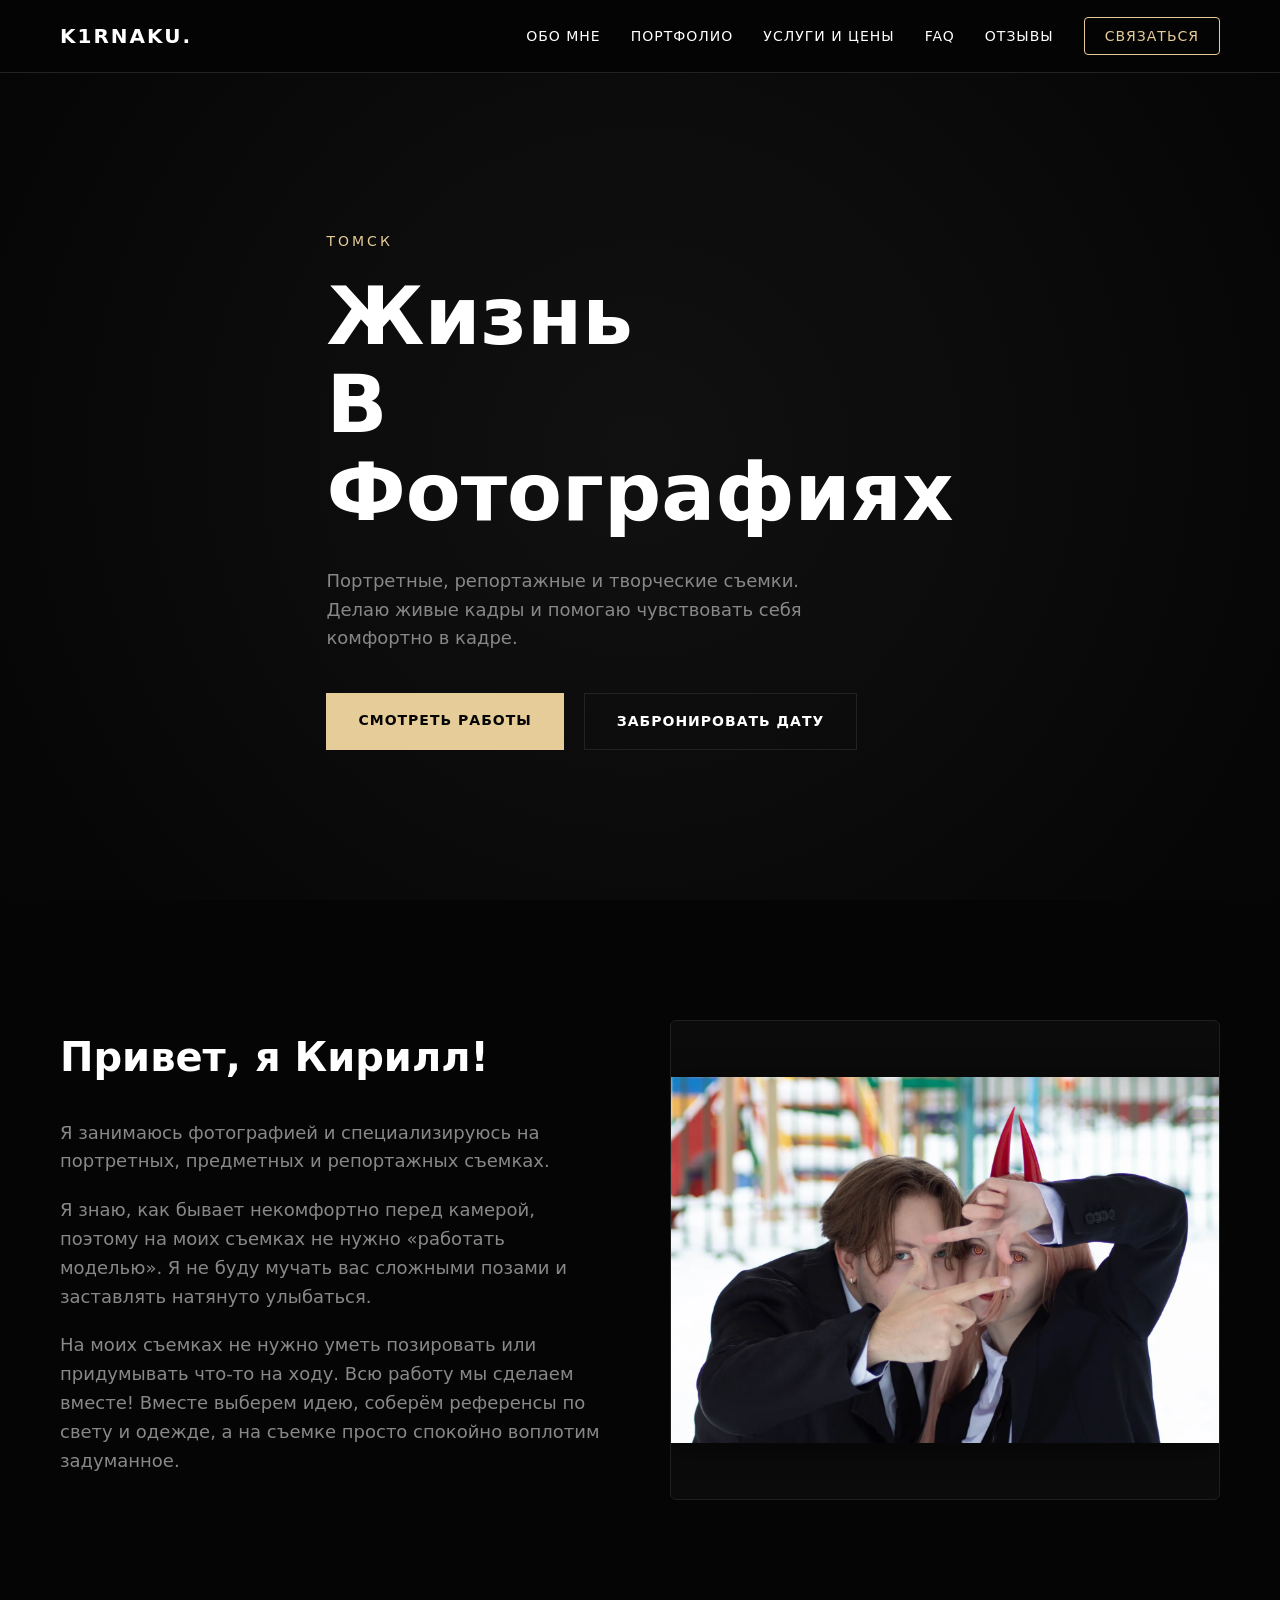
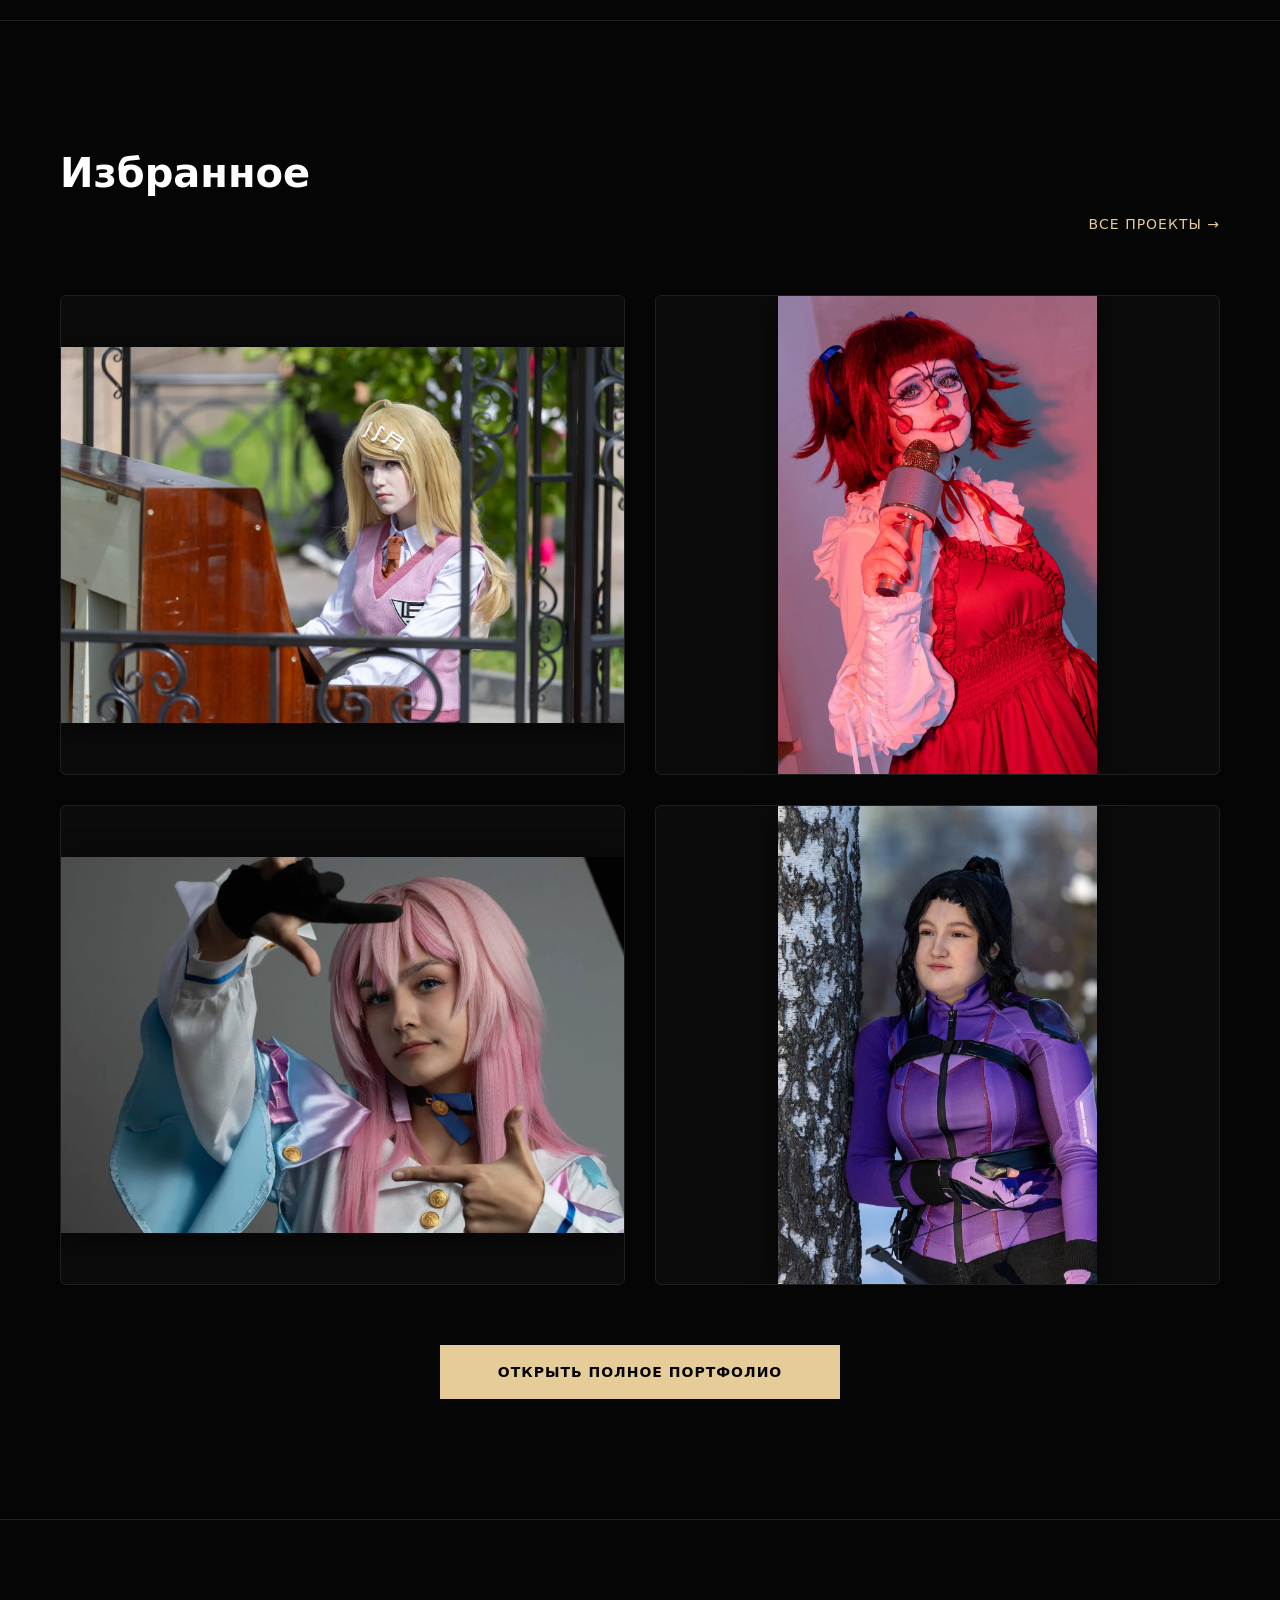
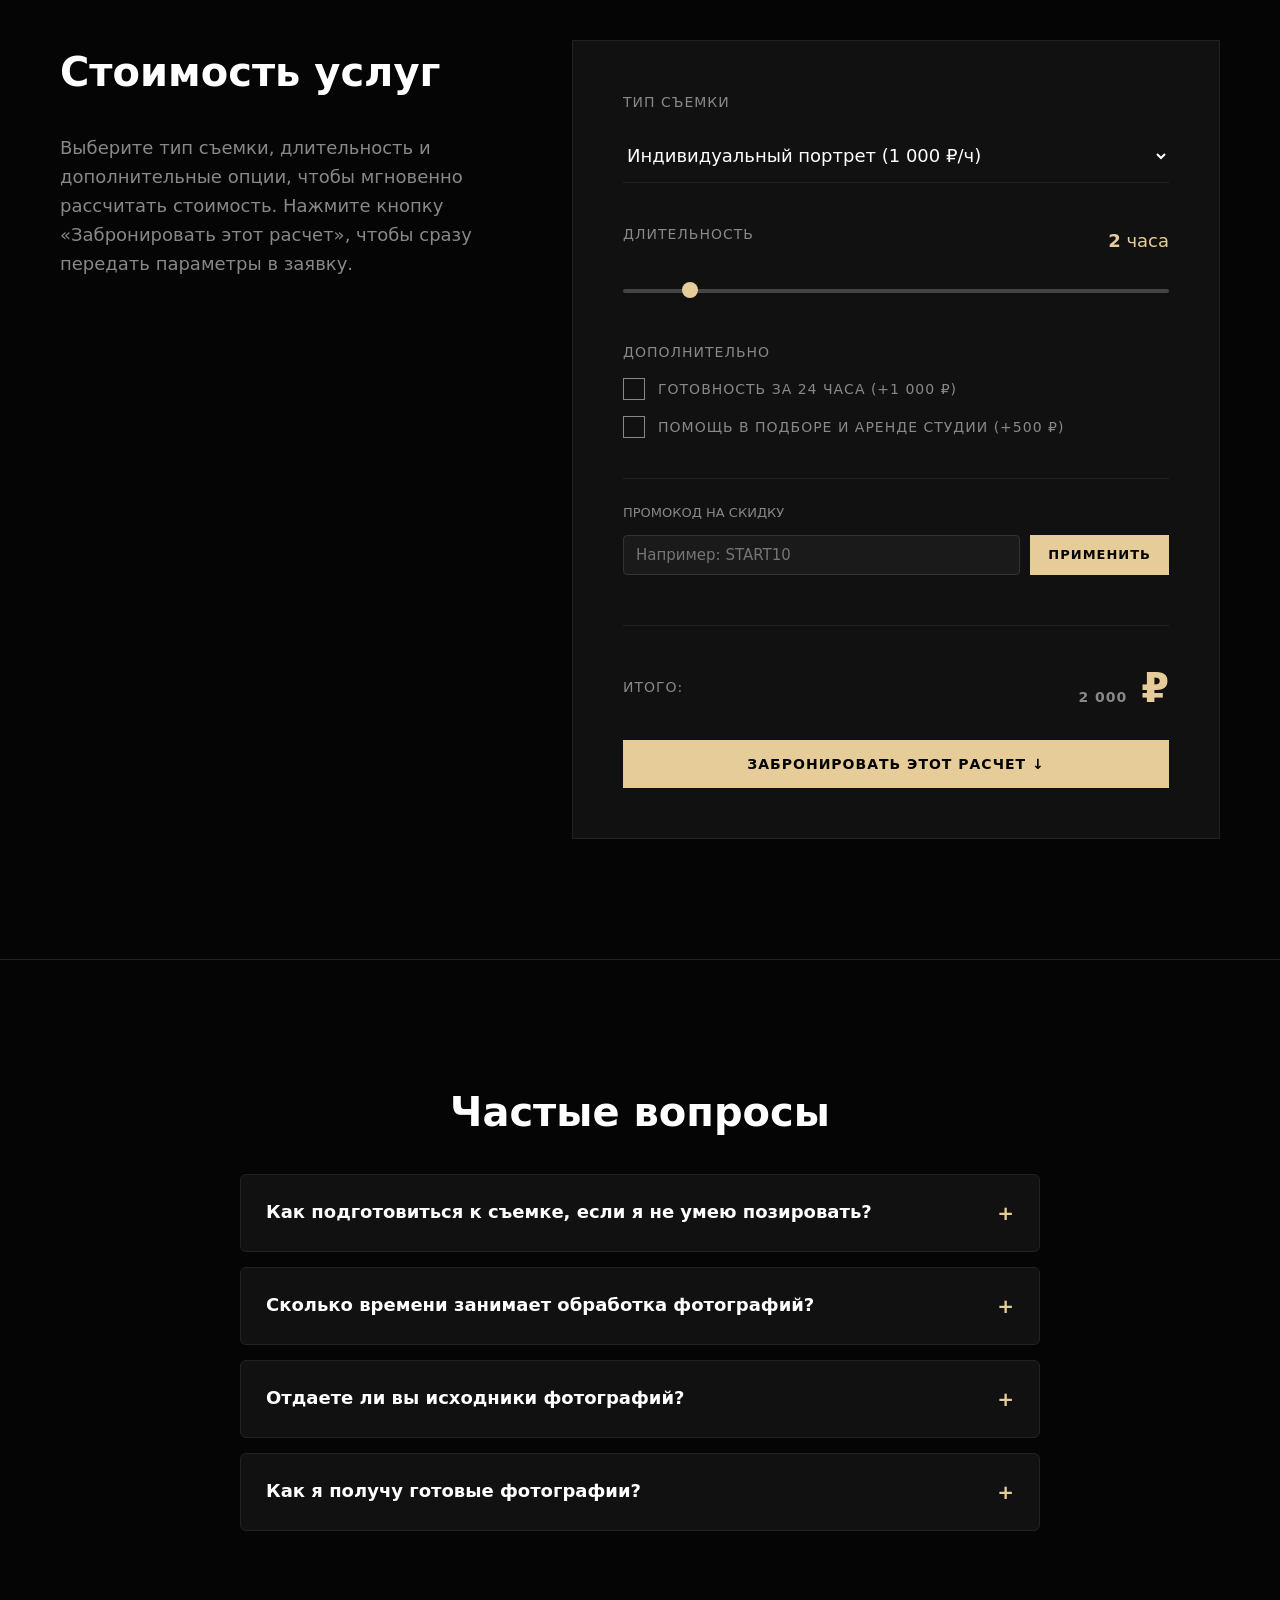
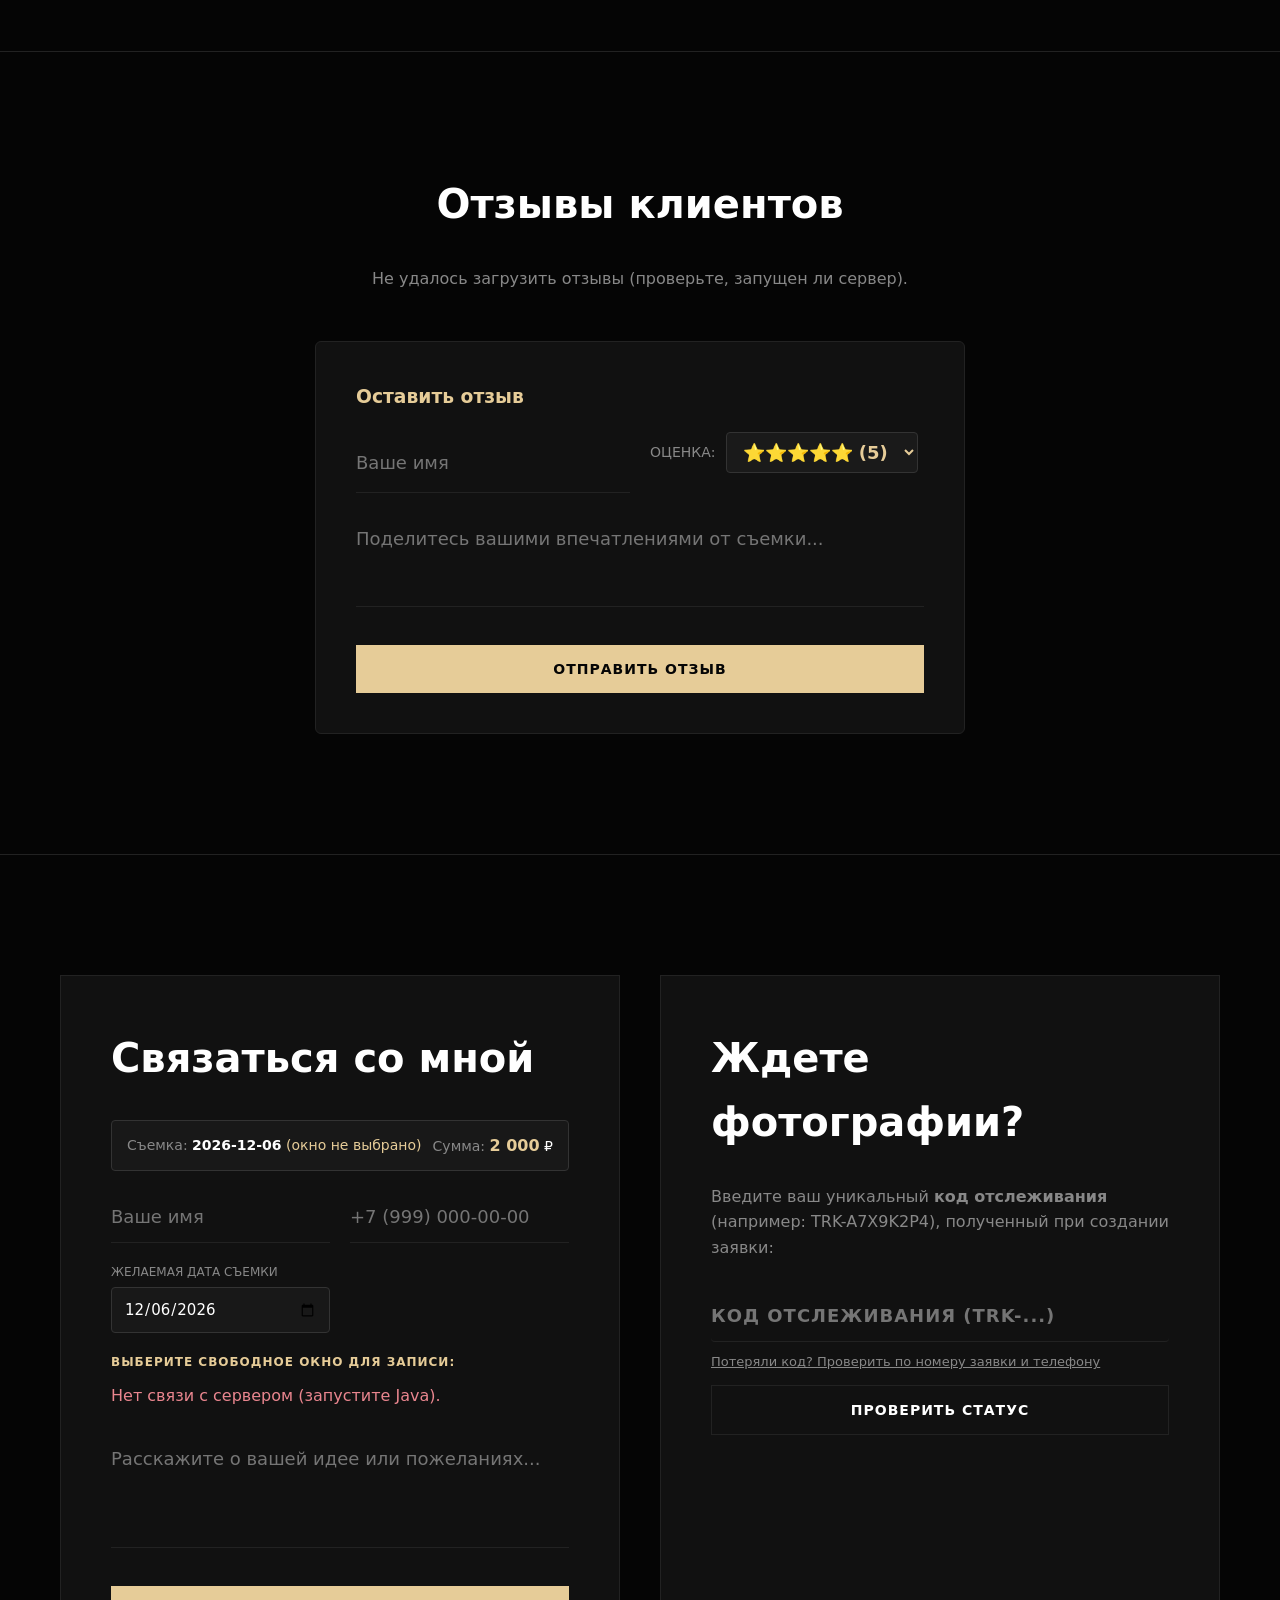
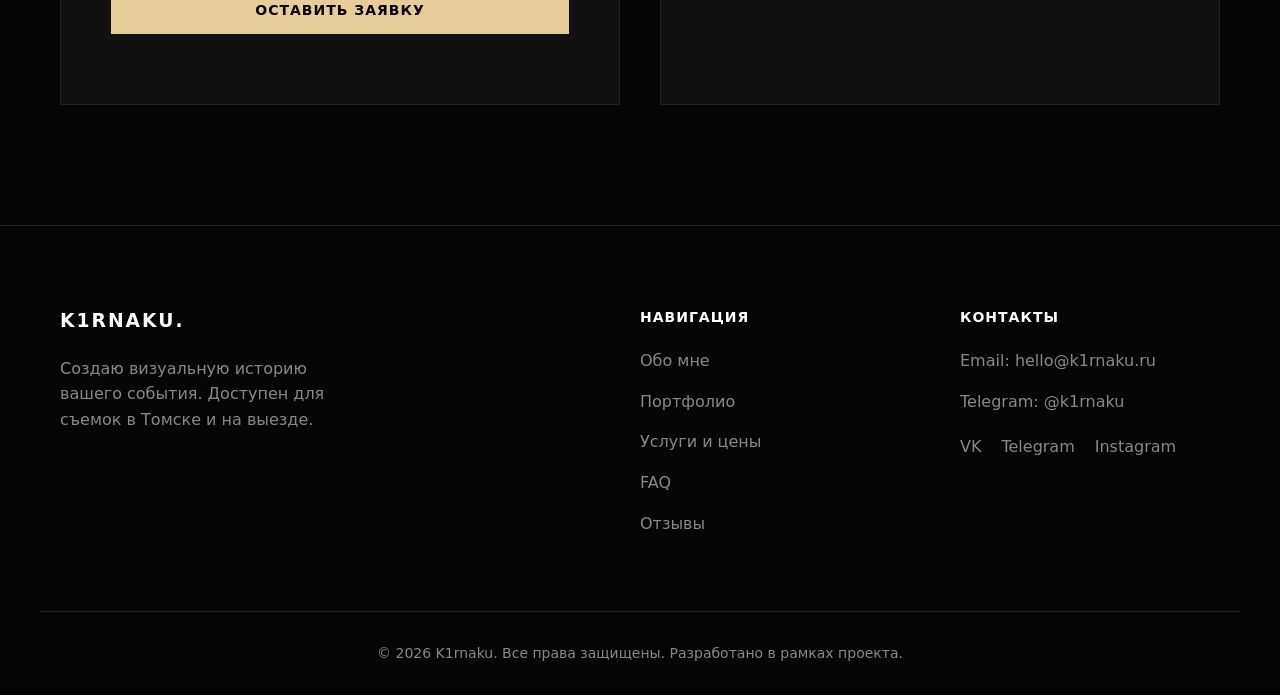
==== commit 37d6b087: "upd" ====
--- a/src/main/resources/static/index.html
+++ b/src/main/resources/static/index.html
@@ -51,7 +51,7 @@
             <p>На моих съемках не нужно уметь позировать или придумывать что-то на ходу. Всю работу мы сделаем вместе! Вместе выберем идею, соберём референсы по свету и одежде, а на съемке просто спокойно воплотим задуманное.</p>
         </div>
         <div class="preview-item">
-            <img src="img/chains_01.jpg" alt="Моё фото" class="gallery-img">
+            <img src="img/chains_01.webp" alt="Моё фото" class="gallery-img">
             <div class="preview-overlay">Фотографирую искренние эмоции :)</div>
         </div>
     </div>
@@ -66,19 +66,19 @@
         </div>
         <div class="preview-grid">
             <div class="preview-item">
-                <img src="img/dangan_01.jpg" alt="Портрет 1" class="gallery-img">
+                <img src="img/dangan_01.webp" alt="Портрет 1" class="gallery-img">
                 <div class="preview-overlay">Студийный портрет</div>
             </div>
             <div class="preview-item">
-                <img src="img/fnaf_01.jpg" alt="Мероприятие 1" class="gallery-img">
+                <img src="img/fnaf_01.webp" alt="Мероприятие 1" class="gallery-img">
                 <div class="preview-overlay">Корпоратив</div>
             </div>
             <div class="preview-item">
-                <img src="img/honkai_01.jpg" alt="Портрет 2" class="gallery-img">
+                <img src="img/honkai_01.webp" alt="Портрет 2" class="gallery-img">
                 <div class="preview-overlay">Street-style</div>
             </div>
             <div class="preview-item">
-                <img src="img/marvel_01.jpg" alt="Мероприятие 2" class="gallery-img">
+                <img src="img/marvel_01.webp" alt="Мероприятие 2" class="gallery-img">
                 <div class="preview-overlay">Концерт</div>
             </div>
         </div>
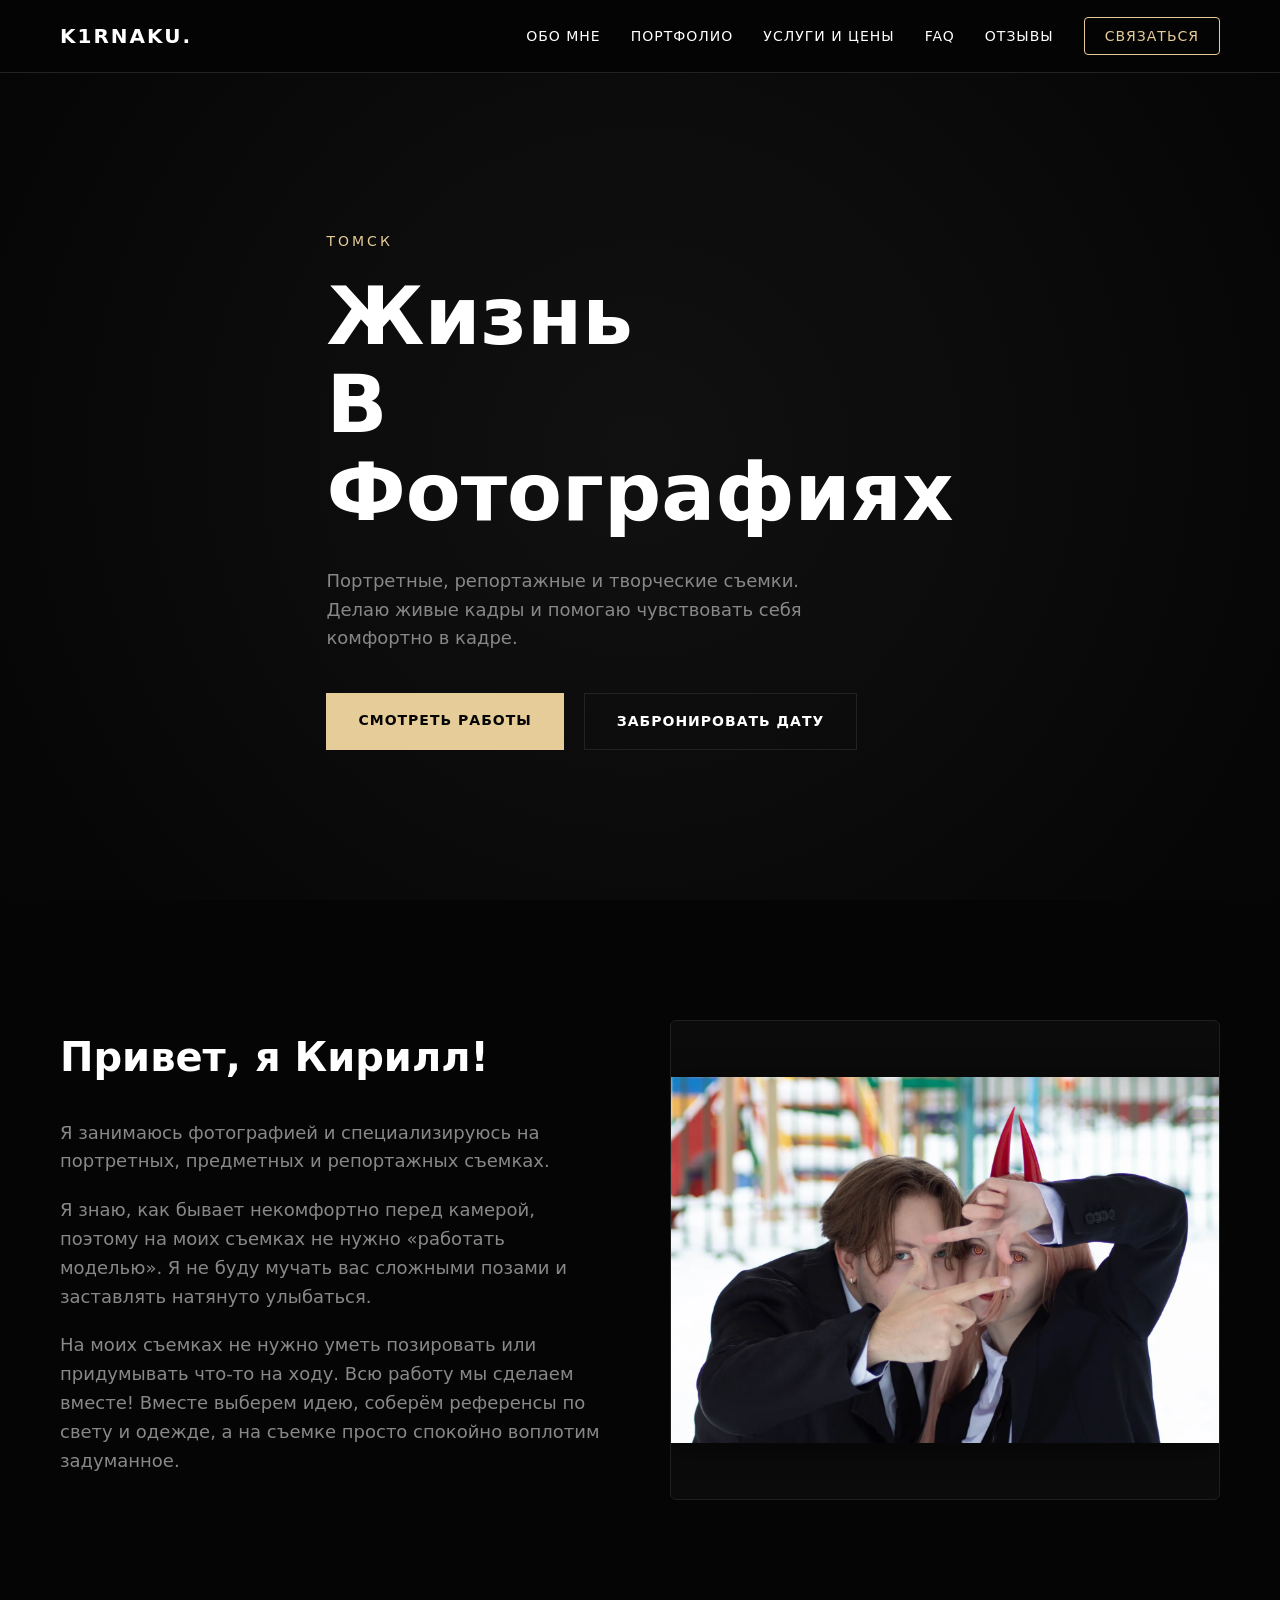
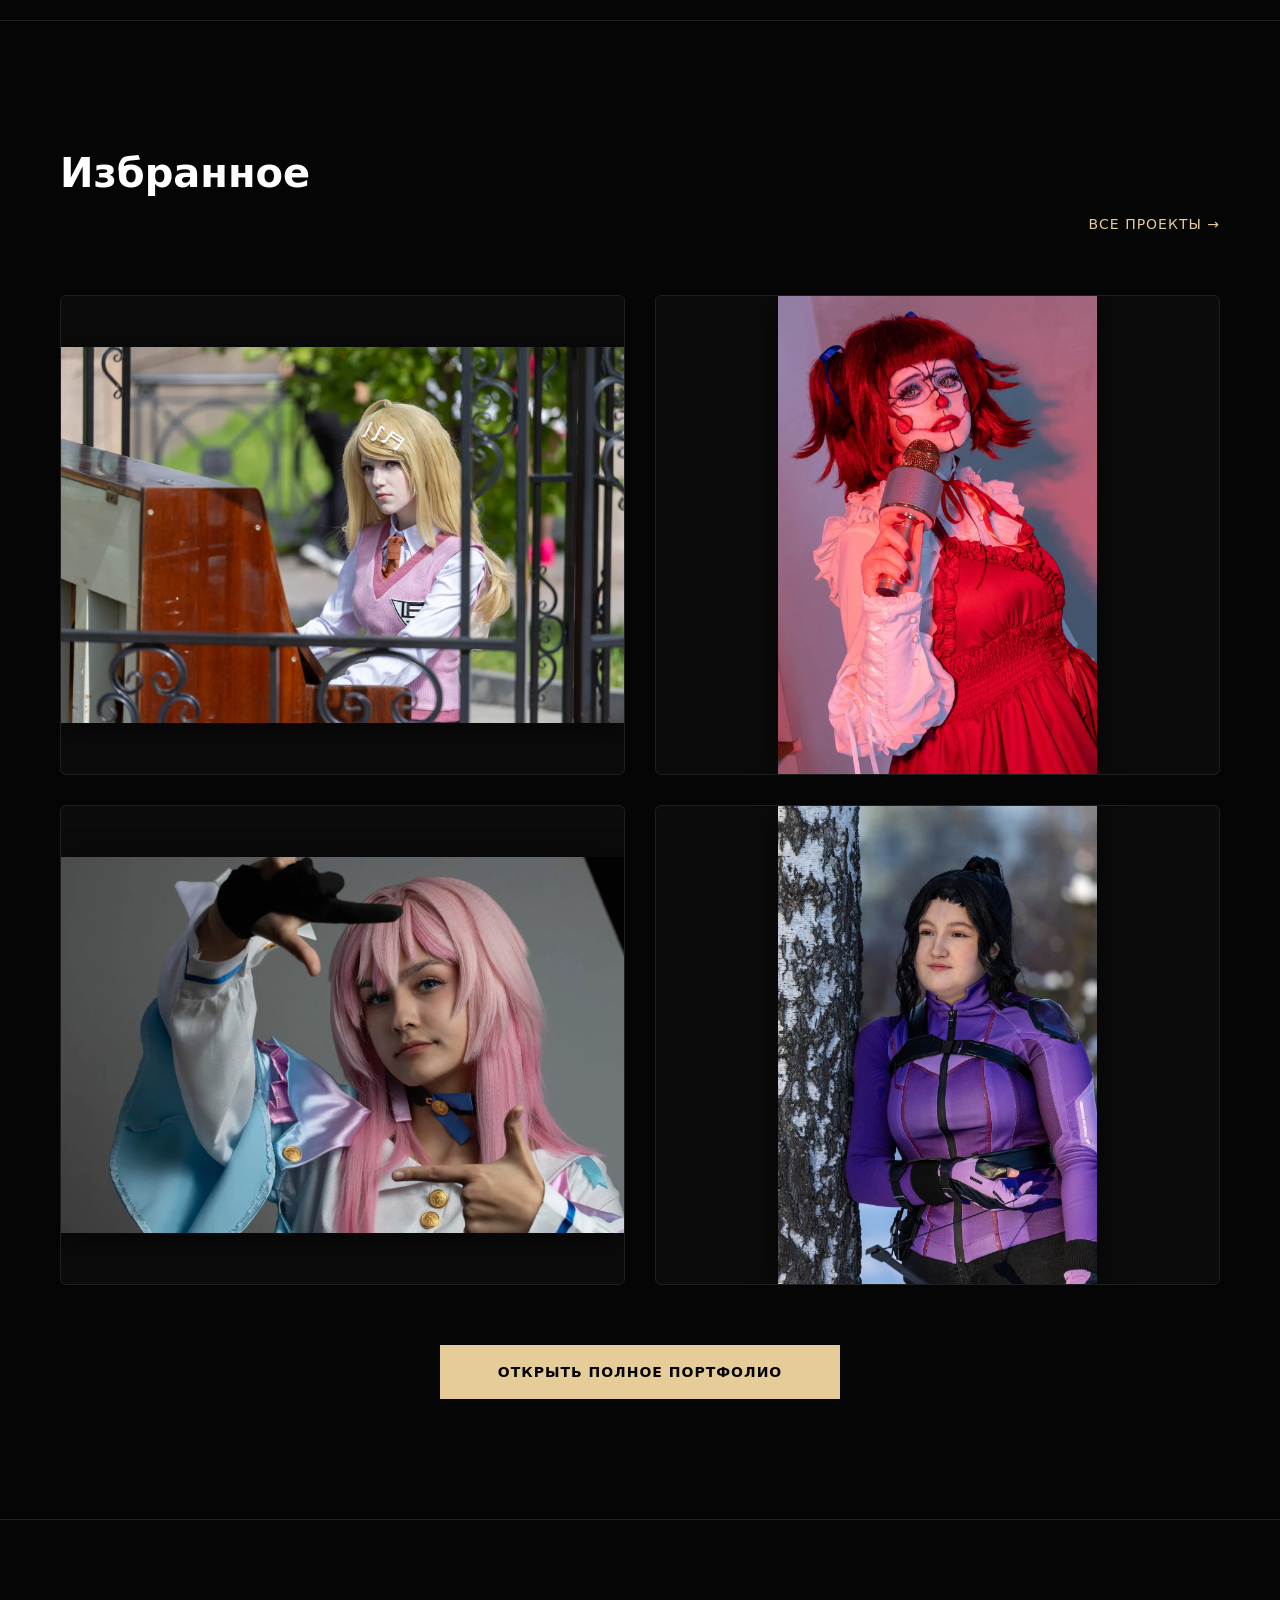
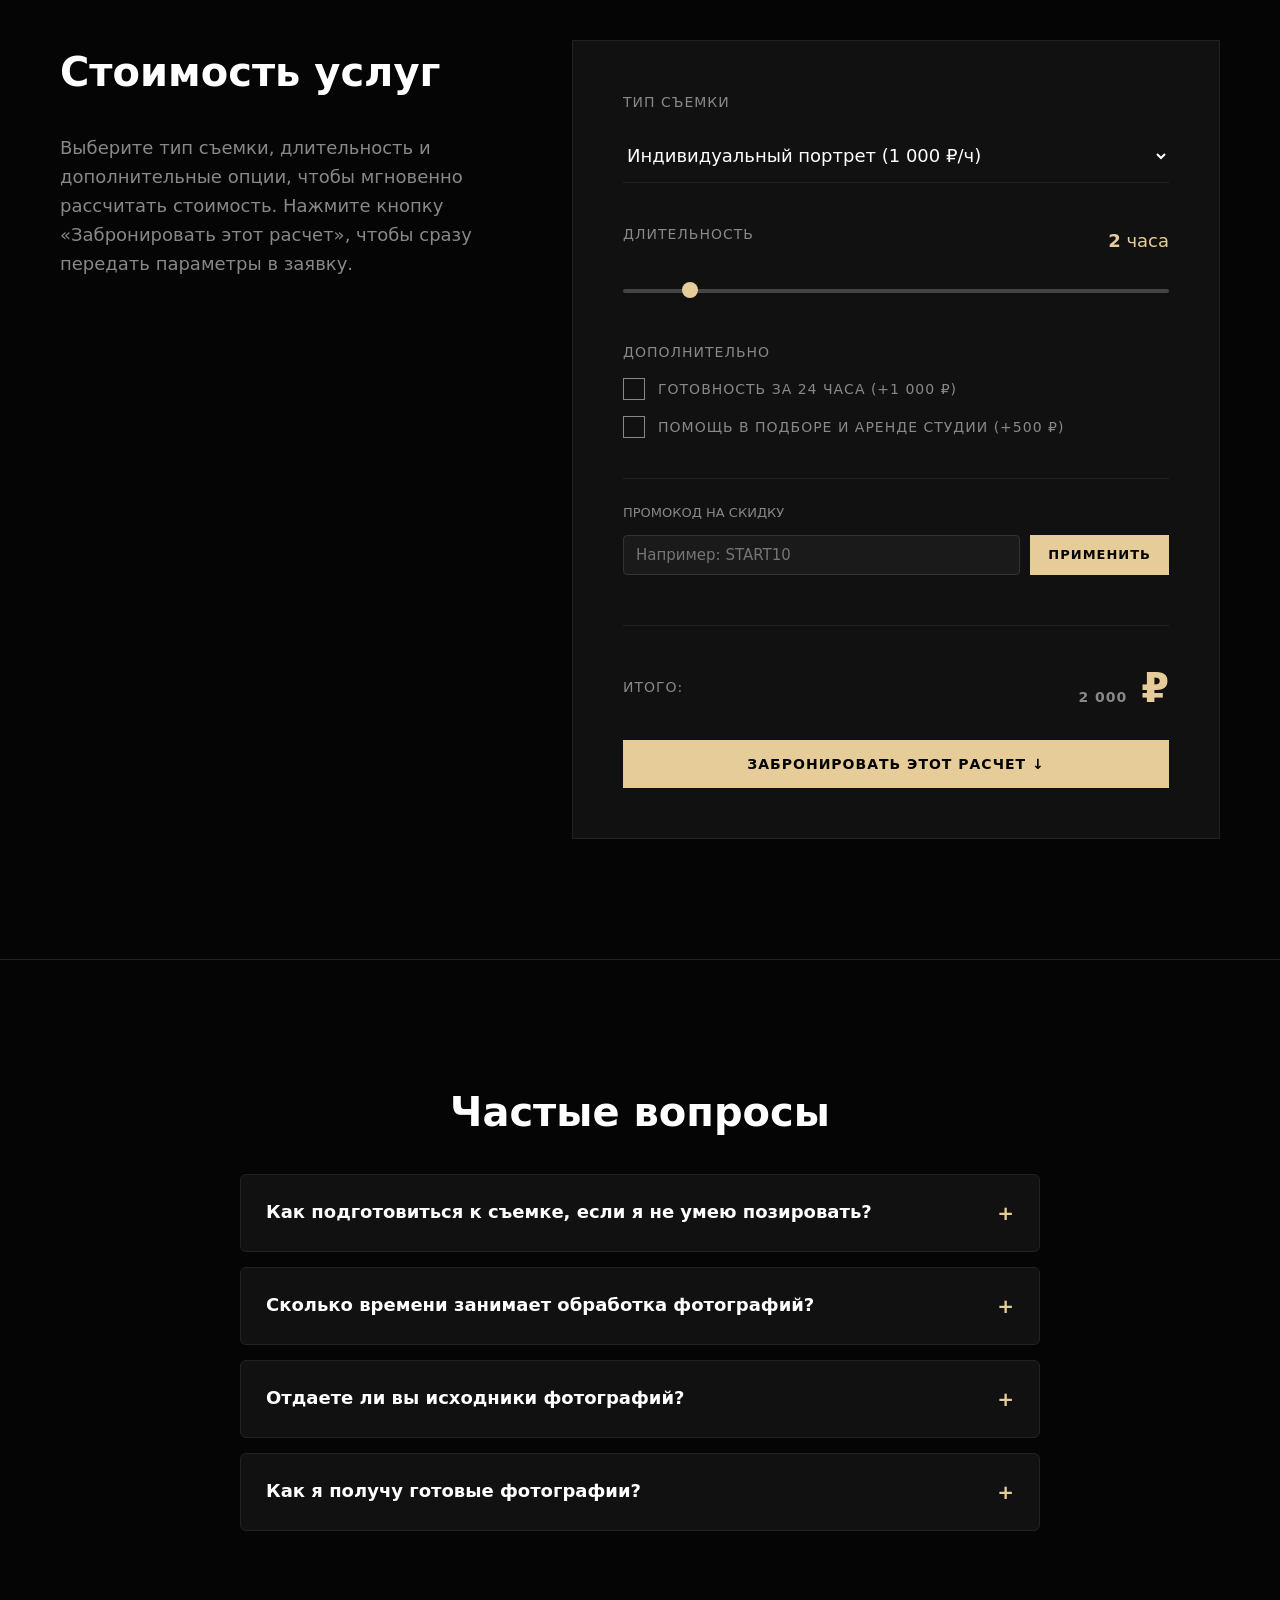
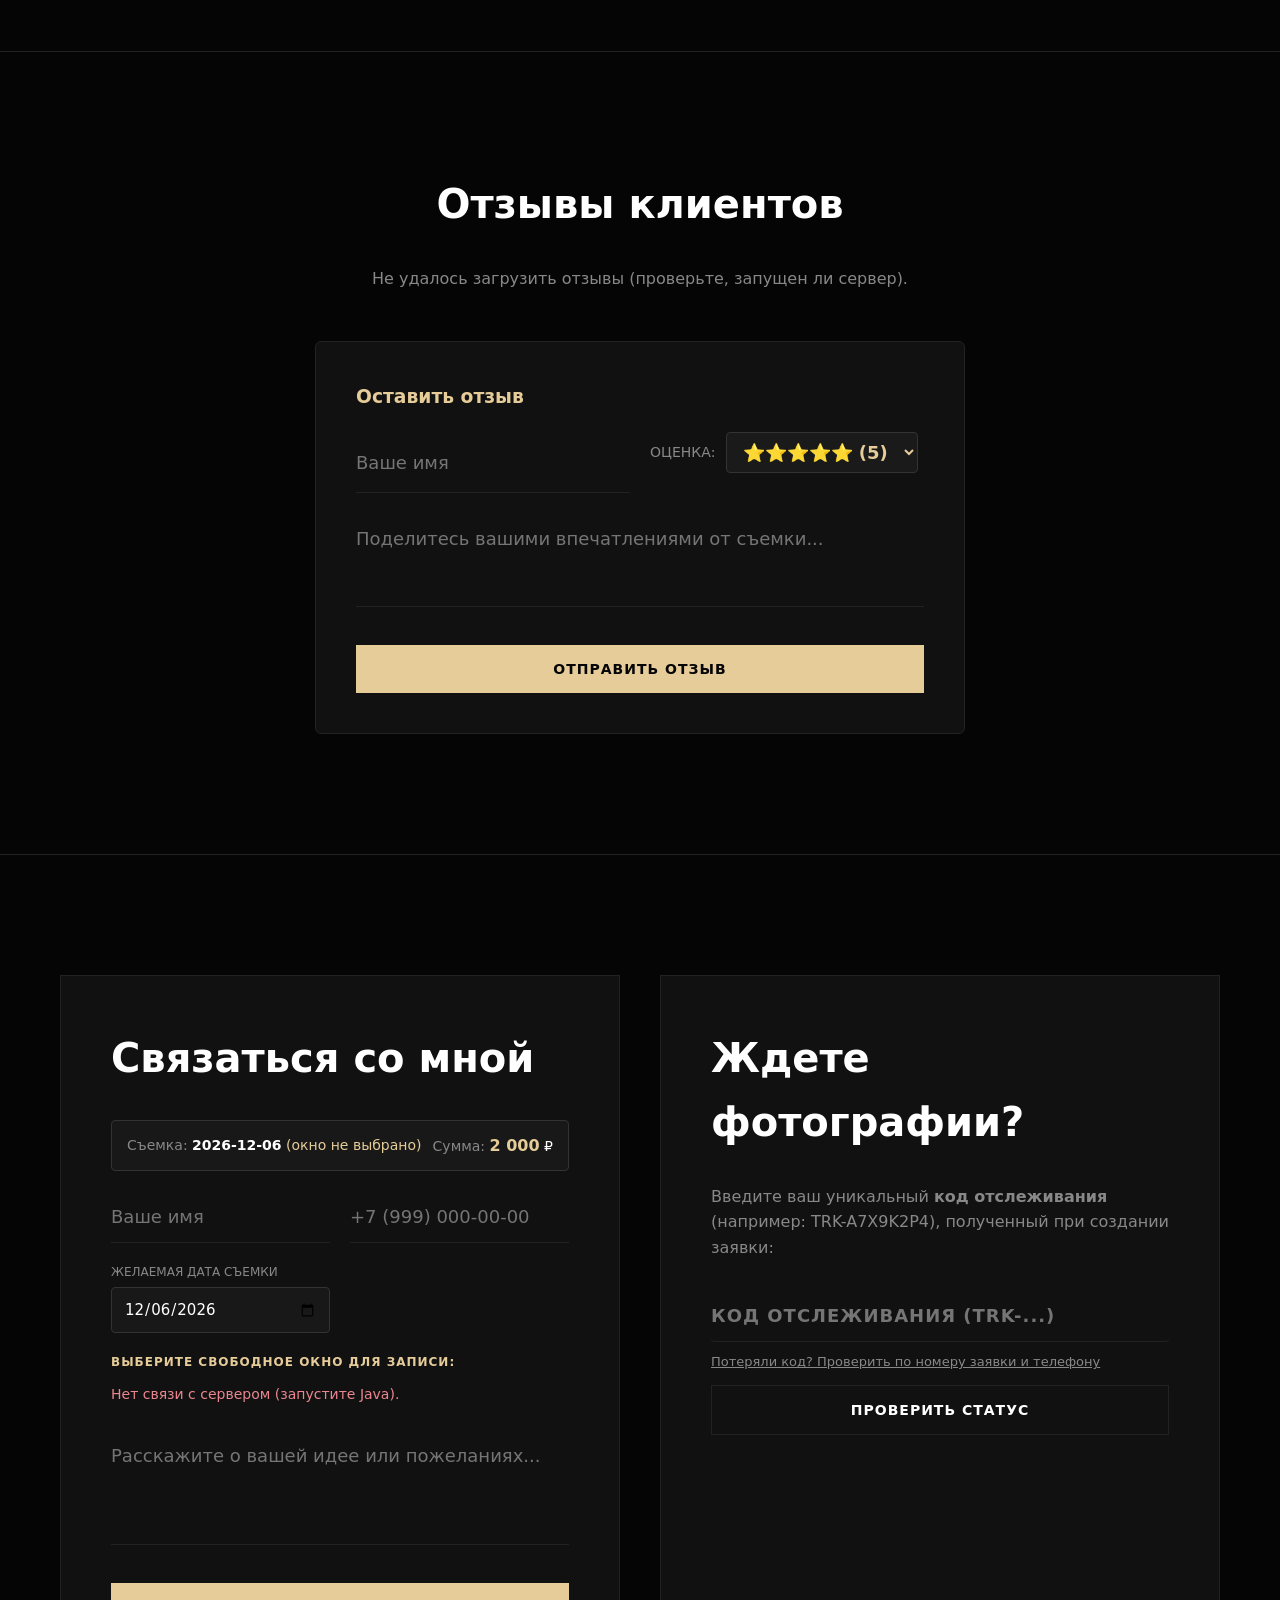
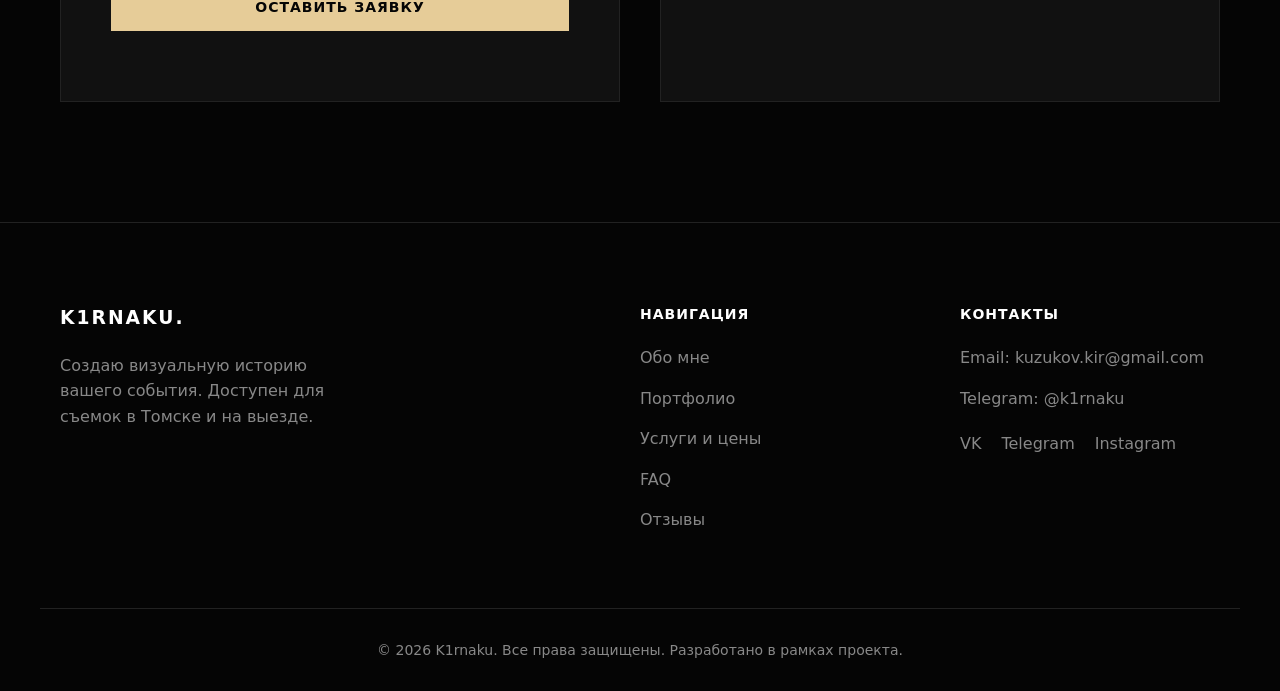
==== commit 46eac28d: "upd" ====
--- a/src/main/resources/static/index.html
+++ b/src/main/resources/static/index.html
@@ -66,20 +66,20 @@
         </div>
         <div class="preview-grid">
             <div class="preview-item">
-                <img src="img/dangan_01.webp" alt="Портрет 1" class="gallery-img">
-                <div class="preview-overlay">Студийный портрет</div>
+                <img src="img/dangan_01.webp" alt="Danganronpa — Эношима Джунко" class="gallery-img">
+                <div class="preview-overlay">Danganronpa (Эношима) — Студия</div>
             </div>
             <div class="preview-item">
-                <img src="img/fnaf_01.webp" alt="Мероприятие 1" class="gallery-img">
-                <div class="preview-overlay">Корпоратив</div>
+                <img src="img/fnaf_01.webp" alt="FNAF — Хоррор-сет" class="gallery-img">
+                <div class="preview-overlay">FNAF (Хоррор-сет) — Ночная локация</div>
             </div>
             <div class="preview-item">
-                <img src="img/honkai_01.webp" alt="Портрет 2" class="gallery-img">
-                <div class="preview-overlay">Street-style</div>
+                <img src="img/honkai_01.webp" alt="Honkai Impact 3rd — Экшен" class="gallery-img">
+                <div class="preview-overlay">Honkai Impact 3rd — Экшен</div>
             </div>
             <div class="preview-item">
-                <img src="img/marvel_01.webp" alt="Мероприятие 2" class="gallery-img">
-                <div class="preview-overlay">Концерт</div>
+                <img src="img/marvel_01.webp" alt="Marvel Comics — Урбан" class="gallery-img">
+                <div class="preview-overlay">Marvel Comics — Городской урбан</div>
             </div>
         </div>
         <div class="text-center mt-big">
@@ -329,11 +329,11 @@
 
         <div class="footer-col contact-col">
             <h4>Контакты</h4>
-            <p>Email: <a href="mailto:hello@k1rnaku.ru">hello@k1rnaku.ru</a></p>
+            <p>Email: <a href="mailto:kuzukov.kir@gmail.com">kuzukov.kir@gmail.com</a></p>
             <p>Telegram: <a href="#">@k1rnaku</a></p>
             <div class="social-links">
-                <a href="#">VK</a>
-                <a href="#">Telegram</a>
+                <a href="vk.com/k1nquexx">VK</a>
+                <a href="https://t.me/wauqess">Telegram</a>
                 <a href="#">Instagram</a>
             </div>
         </div>
